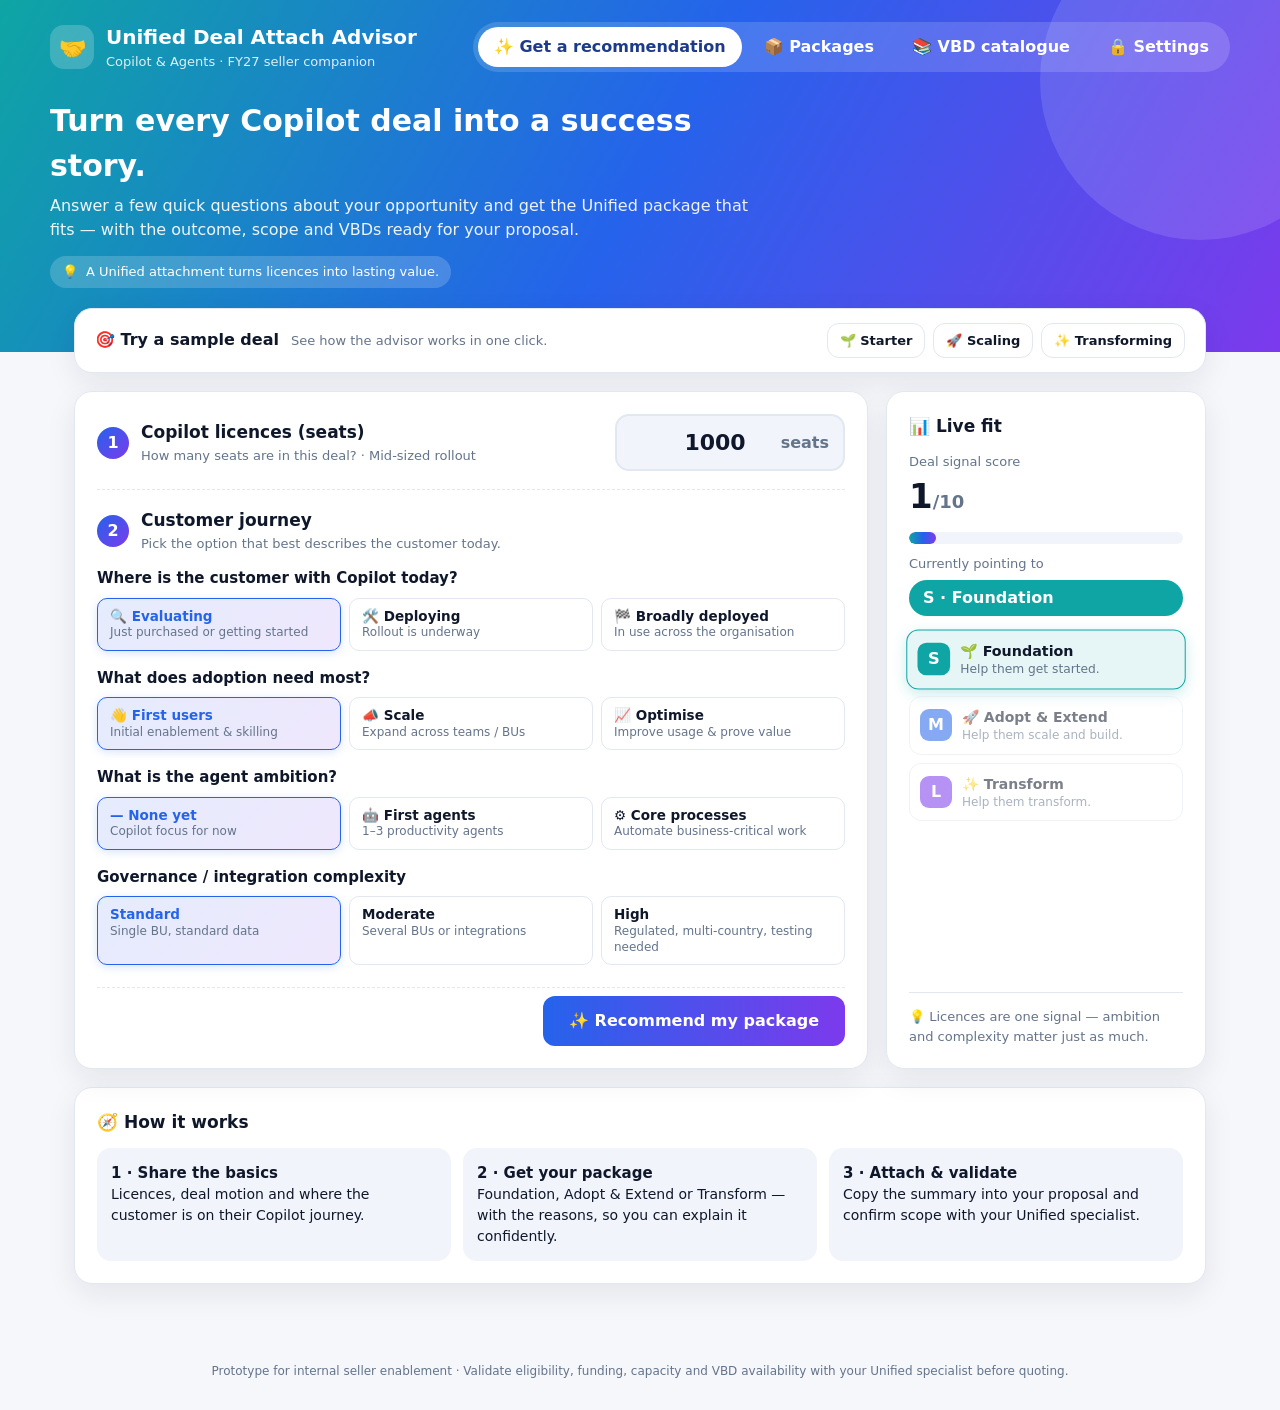
==== unifiedpackages/index.html @ 98a9a401 "added unifiedpackages" ====
<!DOCTYPE html>
<html lang="en" dir="ltr">
<head>
<meta charset="utf-8">
<meta name="viewport" content="width=device-width, initial-scale=1">
<meta name="color-scheme" content="light dark">
<title>Unified Deal Attach Advisor</title>
<style>
:root{--bg:#F6F7FB;--surface:#FFFFFF;--surface2:#F1F4FA;--ink:#0F172A;--muted:#64748B;--line:#E2E8F0;--brand:#2563EB;--brand2:#7C3AED;--ok:#10B981;--warn:#F59E0B;--shadow:0 10px 30px rgba(15,23,42,.08);--radius:18px}
@media (prefers-color-scheme: dark){:root{--bg:#0B1020;--surface:#121A2E;--surface2:#18223A;--ink:#E7ECF7;--muted:#97A3BA;--line:#25314D;--shadow:0 10px 30px rgba(0,0,0,.35)}}
*{box-sizing:border-box}
body{margin:0;font-family:"Segoe UI",system-ui,-apple-system,Roboto,sans-serif;background:var(--bg);color:var(--ink);line-height:1.5}
.top{background:linear-gradient(120deg,#0EA5A4 0%,#2563EB 50%,#7C3AED 100%);color:#fff;padding-block:22px 64px;padding-inline:24px;position:relative;overflow:hidden}
.top::after{content:"";position:absolute;inset-inline-end:-80px;inset-block-start:-80px;width:320px;height:320px;border-radius:50%;background:rgba(255,255,255,.12)}
.wrap{max-width:1180px;margin-inline:auto}
.brandrow{display:flex;align-items:center;gap:14px;flex-wrap:wrap;justify-content:space-between}
.logo{display:flex;align-items:center;gap:12px}
.logo .mark{width:44px;height:44px;border-radius:14px;background:rgba(255,255,255,.2);display:grid;place-items:center;font-size:22px;backdrop-filter:blur(4px)}
.logo h1{font-size:20px;margin:0}.logo p{margin:0;opacity:.85;font-size:13px}
.nav{display:flex;gap:6px;background:rgba(255,255,255,.15);padding:5px;border-radius:999px;flex-wrap:wrap}
.nav button{border:0;background:transparent;color:#fff;padding-block:8px;padding-inline:16px;border-radius:999px;font:inherit;font-weight:600;cursor:pointer}
.nav button.active{background:#fff;color:#1E3A8A}
.headline{margin-block-start:26px;max-width:720px;position:relative;z-index:1}
.headline h2{font-size:30px;margin:0 0 6px}.headline p{margin:0;opacity:.92}
.tipbar{display:inline-flex;gap:8px;align-items:center;background:rgba(255,255,255,.18);padding-block:6px;padding-inline:12px;border-radius:999px;margin-block-start:14px;font-size:13px}
main{max-width:1180px;margin-inline:auto;margin-block-start:-44px;padding-inline:24px;padding-block-end:60px;position:relative;z-index:2}
.card{background:var(--surface);border:1px solid var(--line);border-radius:var(--radius);box-shadow:var(--shadow);padding:22px;margin-block-end:18px}
.card h3{margin:0 0 12px;font-size:17px;display:flex;align-items:center;gap:8px;flex-wrap:wrap}
.layout{display:grid;grid-template-columns:1fr 320px;gap:18px;align-items:start}
@media (max-width:900px){.layout{grid-template-columns:1fr}}
.stepper{display:flex;gap:8px;list-style:none;padding:0;margin:0 0 18px}
.stepper li{flex:1;padding-block:10px;padding-inline:12px;border-radius:12px;background:var(--surface2);color:var(--muted);font-weight:600;font-size:13px;display:flex;gap:8px;align-items:center}
.stepper li b{width:24px;height:24px;border-radius:50%;display:grid;place-items:center;background:var(--line);color:var(--ink);font-size:12px}
.stepper li.current{background:linear-gradient(90deg,rgba(37,99,235,.14),rgba(124,58,237,.14));color:var(--ink)}
.stepper li.current b{background:var(--brand);color:#fff}.stepper li.done b{background:var(--ok);color:#fff}
.field{margin-block-end:16px}.field label.lbl{display:block;font-weight:600;margin-block-end:6px}.field .help{font-size:12px;color:var(--muted)}
input[type=text],input[type=number],input[type=url],select,textarea{width:100%;padding-block:10px;padding-inline:12px;border:1px solid var(--line);border-radius:12px;background:var(--surface);color:var(--ink);font:inherit}
textarea{min-height:96px;resize:vertical}
input:focus,select:focus,textarea:focus{outline:3px solid rgba(37,99,235,.25);border-color:var(--brand)}
.row2{display:grid;grid-template-columns:1fr 1fr;gap:14px}.row3{display:grid;grid-template-columns:repeat(3,1fr);gap:14px}
@media (max-width:640px){.row2,.row3{grid-template-columns:1fr}}
.opts{display:grid;grid-template-columns:repeat(3,1fr);gap:10px}
@media (max-width:640px){.opts{grid-template-columns:1fr}}
.opt{position:relative}.opt input{position:absolute;opacity:0}
.opt span{display:block;padding:12px;border:2px solid var(--line);border-radius:14px;cursor:pointer;height:100%;transition:.15s}
.opt span b{display:block}.opt span small{color:var(--muted)}
.opt input:checked + span{border-color:var(--brand);background:linear-gradient(135deg,rgba(37,99,235,.08),rgba(124,58,237,.08));box-shadow:0 4px 14px rgba(37,99,235,.15)}
.opt input:focus-visible + span{outline:3px solid rgba(37,99,235,.35)}
.checks{display:grid;grid-template-columns:1fr 1fr;gap:10px}@media (max-width:640px){.checks{grid-template-columns:1fr}}
.checks label{display:flex;gap:10px;align-items:flex-start;padding:12px;border:1px solid var(--line);border-radius:12px;cursor:pointer}
.checks small{display:block;color:var(--muted)}
.wsec{padding-block:18px;border-block-end:1px dashed var(--line)}.wsec:first-child{padding-block-start:0}
.wsec-h{display:flex;gap:12px;align-items:center;margin-block-end:14px}.wsec-h b{font-size:17px}
.wnum{width:32px;height:32px;border-radius:50%;flex:none;display:grid;place-items:center;color:#fff;font-weight:800;background:linear-gradient(135deg,var(--brand),var(--brand2))}
.lic-field input{font-size:22px;font-weight:700;max-width:260px}
#paneW .master{margin-block-end:10px}
.lic-row{margin-block-end:0;flex-wrap:wrap}.lic-text{flex:1;min-width:180px}.lic-text label{cursor:pointer}
.lic-input{display:flex;align-items:center;gap:8px;background:var(--surface2);border:2px solid var(--line);border-radius:14px;padding-block:4px;padding-inline:6px 14px}
.lic-input:focus-within{border-color:var(--brand)}
.lic-input input{border:0;background:transparent;font-size:22px;font-weight:800;width:150px;text-align:end;padding-block:6px}
.lic-input input:focus{outline:none}.lic-input span{color:var(--muted);font-weight:600}
.qrow{display:block;margin-block-end:16px}.qrow:last-child{margin-block-end:4px}
.qlbl{font-weight:600;font-size:15px;margin-block-end:8px}
.qrow .opts{gap:8px}
.qrow .opt span{padding-block:7px;padding-inline:10px;border-width:1.5px;border-radius:10px;font-size:13.5px;line-height:1.3}
.qrow .opt span b{font-weight:600}
.qrow .opt span small{font-size:12px;display:block}
.qrow .opt span{padding-block:9px;padding-inline:12px}
.qrow .opt:hover span{border-color:color-mix(in srgb,var(--brand) 45%,var(--line))}
.qrow .opt input:checked + span{border-color:var(--brand);background:linear-gradient(135deg,rgba(37,99,235,.12),rgba(124,58,237,.12));box-shadow:0 2px 8px rgba(37,99,235,.18)}
.qrow .opt input:checked + span b{color:var(--brand)}
.layout{align-items:stretch}
.side .card{position:static;height:100%;display:flex;flex-direction:column;margin:0}
#wizard > .card{margin:0}
.ladder{display:grid;gap:8px;margin-block-start:14px}
.rung{display:flex;gap:10px;align-items:center;padding:10px;border-radius:12px;border:1.5px solid var(--line);opacity:.55;transition:.25s}
.rung .rk{width:32px;height:32px;border-radius:9px;background:var(--pc);color:#fff;font-weight:800;display:grid;place-items:center;flex:none}
.rung b{display:block;font-size:14px}.rung small{color:var(--muted);font-size:12px;line-height:1.3;display:block}
.rung.on{opacity:1;border-color:var(--pc);background:color-mix(in srgb,var(--pc) 10%,transparent);box-shadow:0 4px 14px color-mix(in srgb,var(--pc) 22%,transparent);transform:scale(1.02)}
.side-foot{margin-block-start:auto;padding-block-start:14px;border-block-start:1px solid var(--line)}
.sample-bar{display:flex;align-items:center;gap:12px;flex-wrap:wrap;padding-block:14px;padding-inline:20px}
.sample-bar .sb-t{font-weight:700}.sample-bar .sb-s{color:var(--muted);font-size:13px;flex:1;min-width:160px}
body.has-result #sampleBar{display:none!important}

.wiz-actions{display:flex;justify-content:space-between;gap:10px;margin-block-start:8px}
.btn{border:1px solid var(--line);background:var(--surface);color:var(--ink);padding-block:10px;padding-inline:18px;border-radius:12px;font:inherit;font-weight:600;cursor:pointer;transition:.15s}
.btn:hover{transform:translateY(-1px);box-shadow:var(--shadow)}.btn:disabled{opacity:.4;cursor:default;transform:none;box-shadow:none}
.btn.primary{background:linear-gradient(90deg,var(--brand),var(--brand2));color:#fff;border:0}
.btn.big{padding-block:13px;padding-inline:26px;font-size:16px}.btn.ghost{background:transparent}.btn.danger{color:#DC2626}
.side .card{position:sticky;inset-block-start:16px}
.meter{height:12px;background:var(--surface2);border-radius:999px;overflow:hidden;margin-block:10px}
.meter i{display:block;height:100%;background:linear-gradient(90deg,#0EA5A4,#2563EB,#7C3AED);border-radius:999px;transition:width .35s}
.livepkg{display:inline-block;color:#fff;padding-block:6px;padding-inline:14px;border-radius:999px;font-weight:700;transition:.3s}
.samples{display:flex;flex-wrap:wrap;gap:8px}.samples button{font-size:13px;padding-block:7px;padding-inline:12px}
.small{font-size:13px}.muted{color:var(--muted)}.nowrap{white-space:nowrap}
.hero-result{background:linear-gradient(135deg,var(--pc),#1E293B);color:#fff;border-radius:22px;padding:26px;box-shadow:var(--shadow);margin-block-end:18px;animation:pop .5s ease}
@keyframes pop{from{transform:scale(.97);opacity:0}to{transform:none;opacity:1}}
.hr-top{display:flex;gap:20px;align-items:center;flex-wrap:wrap}
.badge-xl{width:96px;height:96px;border-radius:26px;background:rgba(255,255,255,.18);display:grid;place-items:center;font-size:48px;font-weight:800;border:2px solid rgba(255,255,255,.35)}
.hero-result h2{margin:2px 0 6px;font-size:30px}.eyebrow{text-transform:uppercase;letter-spacing:.08em;font-size:12px;opacity:.85}
.addon-title{font-size:16px;background:rgba(255,255,255,.18);padding-block:4px;padding-inline:10px;border-radius:999px;vertical-align:middle}
.promise{font-size:17px;font-weight:600;margin:0 0 6px}.cheer{margin:0;opacity:.92}
.score-row{display:flex;gap:10px;flex-wrap:wrap;margin-block-start:18px}
.sc{background:rgba(255,255,255,.14);padding-block:8px;padding-inline:12px;border-radius:12px;font-size:13px;display:flex;gap:10px;align-items:center}
.dots{display:flex;gap:4px}.dots i{width:10px;height:10px;border-radius:50%;background:rgba(255,255,255,.3)}.dots i.on{background:#fff}
.grid2{display:grid;grid-template-columns:1fr 1fr;gap:18px}.grid2 .card{margin:0}
@media (max-width:820px){.grid2{grid-template-columns:1fr}}
.grid2 + .card,.grid2 + section{margin-block-start:18px}
ul.ticks,ul.reasons{list-style:none;padding:0;margin:0}
ul.ticks li{padding-inline-start:26px;position:relative;margin-block-end:6px}
ul.ticks li::before{content:"✓";position:absolute;inset-inline-start:0;color:#fff;background:var(--ok);width:18px;height:18px;border-radius:50%;font-size:11px;display:grid;place-items:center;inset-block-start:3px}
ul.reasons li{padding-block:7px;border-block-end:1px dashed var(--line)}
.hint{background:var(--surface2);padding:10px;border-radius:12px;font-size:13px;margin-block-start:12px}
.pill{font-size:11px;font-weight:700;background:#FEF3C7;color:#92400E;padding-block:2px;padding-inline:8px;border-radius:999px}
.pill.soft{background:#DBEAFE;color:#1E40AF}
.kpis{display:grid;grid-template-columns:repeat(3,1fr);gap:10px;margin-block-end:10px}
.kpis div{background:var(--surface2);border-radius:12px;padding:10px;text-align:center}.kpis b{display:block;font-size:16px}.kpis span{font-size:12px;color:var(--muted)}
.chips{display:flex;flex-wrap:wrap;gap:8px}
.chip{display:inline-flex;gap:6px;align-items:center;padding-block:6px;padding-inline:10px;border-radius:10px;background:var(--surface2);border:1px solid var(--line);color:var(--ink);text-decoration:none;font-size:13px}
a.chip:hover{border-color:var(--brand)}.chip small{color:var(--muted)}
.tag{font-size:10px;font-weight:800;padding-block:2px;padding-inline:6px;border-radius:6px;color:#fff}
.t-A{background:#7C3AED}.t-C{background:#2563EB}.t-CW{background:#DB2777}.t-GO{background:#059669}.t-SG{background:#B45309}.t-AIA{background:#0891B2}.t-PP{background:#9333EA}.t-D365{background:#0F766E}.t-M365{background:#EA580C}.t-FIN{background:#475569}
.st{font-size:10px;font-weight:700;padding-block:2px;padding-inline:6px;border-radius:6px;background:#DCFCE7;color:#166534}
.st-New{background:#DBEAFE;color:#1E40AF}.st-IDpending,.st-Roadmap{background:#FEF3C7;color:#92400E}.st-Retired{background:#FEE2E2;color:#991B1B}
.addons{display:grid;grid-template-columns:1fr 1fr;gap:12px}@media (max-width:820px){.addons{grid-template-columns:1fr}}
.addon{display:flex;gap:12px;padding:14px;border:1px solid var(--line);border-radius:14px;background:var(--surface)}
.addon .ai{font-size:24px}.addon p{margin:2px 0 8px;font-size:13px;color:var(--muted)}
.nextsteps li{margin-block-end:6px}.actions{display:flex;gap:10px;flex-wrap:wrap;margin-block:12px}
.disclaimer{font-size:12px;color:var(--muted);margin:0}
.pkggrid{display:grid;grid-template-columns:repeat(3,1fr);gap:18px}@media (max-width:980px){.pkggrid{grid-template-columns:1fr}}
.pkg{background:var(--surface);border-radius:var(--radius);box-shadow:var(--shadow);border-block-start:6px solid var(--pc);padding:20px;border-inline:1px solid var(--line);border-block-end:1px solid var(--line)}
.pkg header{display:flex;gap:12px;align-items:center;margin-block-end:10px}.pkg h3{margin:0}.pkg em{color:var(--muted);font-size:13px}
.badge-l{width:48px;height:48px;border-radius:14px;background:var(--pc);color:#fff;font-weight:800;font-size:22px;display:grid;place-items:center}
.pkg h4{margin-block:14px 6px;font-size:13px;text-transform:uppercase;letter-spacing:.06em;color:var(--pc)}
.pkg ul{margin:0;padding-inline-start:18px;font-size:14px}.pkg ul.ticks{padding:0}
.pkg details{margin-block-start:12px}.pkg summary{cursor:pointer;font-weight:600;font-size:13px;margin-block-end:8px}
.signals{background:var(--surface2);padding:8px;border-radius:10px;margin-block-start:12px}
table{width:100%;border-collapse:collapse}th,td{text-align:start;padding:10px;border-block-end:1px solid var(--line);vertical-align:top}
th{font-size:12px;text-transform:uppercase;letter-spacing:.05em;color:var(--muted);background:var(--surface2);position:sticky;inset-block-start:0}
.tablewrap{overflow:auto;max-height:620px;border:1px solid var(--line);border-radius:14px}
.filters{display:grid;grid-template-columns:2fr 1fr 1fr 1fr;gap:10px;margin-block-end:12px}@media (max-width:820px){.filters{grid-template-columns:1fr 1fr}}
.mini{display:inline-block;color:#fff;font-weight:800;font-size:11px;width:22px;height:22px;border-radius:6px;text-align:center;line-height:22px;margin-inline-end:4px}
.link{color:var(--brand);font-weight:600;text-decoration:none}
.settabs{display:flex;gap:8px;margin-block-end:16px;flex-wrap:wrap}
.settabs button,.ptab{border:1px solid var(--line);background:var(--surface);color:var(--ink);padding-block:9px;padding-inline:16px;border-radius:999px;font:inherit;font-weight:600;cursor:pointer}
.settabs button.active{background:var(--ink);color:var(--surface)}
.ptab.active{background:var(--pc);color:#fff;border-color:var(--pc)}
#pkgTabs{display:flex;gap:8px;margin-block-end:16px;flex-wrap:wrap}
.picker{max-height:360px;overflow:auto;border:1px solid var(--line);border-radius:12px;padding:8px;display:grid;gap:6px}
.pick{display:flex;gap:8px;align-items:center;padding-block:6px;padding-inline:8px;border-radius:8px;font-size:13px;cursor:pointer}
.pick.on{background:rgba(37,99,235,.08)}
.icon-btn{border:0;background:transparent;cursor:pointer;font-size:16px;padding:4px}
.master{display:flex;gap:14px;align-items:center;flex-wrap:wrap;padding:14px;border-radius:14px;background:var(--surface2);margin-block-end:12px}
.switch{position:relative;display:inline-block;width:44px;height:24px;flex:none}.switch input{opacity:0;width:0;height:0;position:absolute}
.switch i{position:absolute;inset:0;background:#CBD5E1;border-radius:999px;cursor:pointer;transition:.2s}
.switch i::before{content:"";position:absolute;width:18px;height:18px;inset-inline-start:3px;inset-block-start:3px;background:#fff;border-radius:50%;transition:.2s;box-shadow:0 1px 3px rgba(0,0,0,.25)}
.switch input:checked + i{background:linear-gradient(90deg,#10B981,#2563EB)}.switch input:checked + i::before{transform:translateX(20px)}
.switch input:focus-visible + i{outline:3px solid rgba(37,99,235,.35)}
.switch.big{width:54px;height:30px}.switch.big i::before{width:24px;height:24px}.switch.big input:checked + i::before{transform:translateX(24px)}
.addon-card{border:1px solid var(--line);border-radius:14px;padding:14px;margin-block-end:12px;background:var(--surface);transition:.2s}
.addon-card.off{opacity:.6}.addon-card.off .ac-body{display:none}
.ac-head{display:flex;gap:10px;align-items:center}.ac-icon{font-size:20px}.ac-body{margin-block-start:12px}
.inline{display:flex;gap:8px;align-items:center}
#addonAdmin.dim{opacity:.45;pointer-events:none}
.addon-edit{display:grid;grid-template-columns:60px 1fr 2fr 1.3fr;gap:8px;margin-block-end:8px}@media (max-width:820px){.addon-edit{grid-template-columns:1fr}}
.modal{position:fixed;inset:0;background:rgba(15,23,42,.55);display:grid;place-items:center;z-index:50;padding:20px}
.modal[hidden]{display:none}.modal .card{width:min(640px,100%);max-height:90vh;overflow:auto}
.toolbar{display:flex;gap:10px;flex-wrap:wrap;align-items:center;justify-content:space-between;margin-block-end:12px}
#toast{position:fixed;inset-block-end:24px;inset-inline-start:50%;transform:translateX(-50%) translateY(30px);background:var(--ink);color:var(--surface);padding-block:10px;padding-inline:18px;border-radius:999px;opacity:0;transition:.25s;z-index:60;font-weight:600}
#toast.show{opacity:1;transform:translateX(-50%)}
#confetti{position:fixed;inset:0;pointer-events:none;overflow:hidden;z-index:40}
#confetti span{position:absolute;inset-block-start:-12px;width:9px;height:14px;border-radius:2px;animation:fall 2.6s ease-in forwards}
@keyframes fall{to{inset-block-start:105%;opacity:.2;rotate:540deg}}
.howto{display:grid;grid-template-columns:repeat(3,1fr);gap:12px}@media (max-width:820px){.howto{grid-template-columns:1fr}}
.howto div{background:var(--surface2);border-radius:14px;padding:14px;font-size:14px}.howto b{display:block;font-size:15px}
footer{text-align:center;color:var(--muted);font-size:12px;padding-block-end:30px}
.mapping summary{list-style:none;cursor:pointer;display:flex;align-items:center;justify-content:space-between;gap:10px}
.mapping summary::-webkit-details-marker{display:none}.mapping summary h3{margin:0}
.mapping .chev::after{content:" ▾"}.mapping details[open] .chev{font-size:0}.mapping details[open] .chev::after{font-size:13px;content:"Hide ▴"}
.print-only{display:none}
.pw-card{width:min(420px,100%)!important}.pw-icon{width:64px;height:64px;margin:4px auto 10px;border-radius:20px;display:grid;place-items:center;font-size:30px;background:linear-gradient(135deg,var(--brand),var(--brand2))}
.pw-err{color:#DC2626;font-size:13px;font-weight:600;margin-block:-6px 10px}
[hidden]{display:none!important}
body.has-result .headline{display:none}
body.has-result .top{padding-block-end:56px}
.offer{display:grid;grid-template-columns:1.1fr 1fr;gap:18px;margin-block-end:18px}
@media (max-width:820px){.offer{grid-template-columns:1fr}}
.offer-card{position:relative;border-radius:22px;padding:24px;background:var(--surface);border:2px solid var(--pc);box-shadow:0 14px 34px color-mix(in srgb,var(--pc) 22%,transparent);overflow:hidden}
.offer-card::before{content:"";position:absolute;inset:0;background:linear-gradient(135deg,color-mix(in srgb,var(--pc) 12%,transparent),transparent 60%);pointer-events:none}
.offer-card > *{position:relative}
.offer-label{display:inline-block;font-weight:800;font-size:13px;letter-spacing:.06em;text-transform:uppercase;color:#fff;background:var(--pc);padding-block:6px;padding-inline:14px;border-radius:999px;margin-block-end:14px}
.offer-list{list-style:none;margin:0;padding:0;display:grid;gap:10px}
.offer-list li{font-size:17px;font-weight:600;padding-block:12px;padding-inline:44px 14px;border-radius:14px;background:var(--surface2);position:relative}
.offer-list li::before{content:"✓";position:absolute;inset-inline-start:12px;inset-block-start:50%;transform:translateY(-50%);width:22px;height:22px;border-radius:50%;background:var(--pc);color:#fff;font-size:13px;display:grid;place-items:center}
.price-big{font-size:34px;font-weight:800;line-height:1.15;margin-block-end:14px;background:linear-gradient(90deg,var(--pc),#1E293B);-webkit-background-clip:text;background-clip:text;color:transparent}
@media (prefers-color-scheme: dark){.price-big{background:none;color:#fff}}
.offer-kpis{display:grid;grid-template-columns:1fr 1fr;gap:10px;margin-block-end:12px}
.offer-kpis div{background:var(--surface2);border-radius:12px;padding:12px;text-align:center}.offer-kpis b{display:block;font-size:20px}.offer-kpis span{font-size:12px;color:var(--muted)}
@media print{
 body{background:#fff}
 body *{visibility:visible}
 .top,.nav,.side,#wizard,#howItWorks,.view:not(#view-recommend),#confetti,footer,#toast,.modal,.card.next,.actions{display:none!important}
 main{margin:0;padding:0;max-width:none}
 .card,.hero-result{box-shadow:none;break-inside:avoid}
 .hero-result,.offer-card,.offer-label,.offer-list li::before{-webkit-print-color-adjust:exact;print-color-adjust:exact}
 .offer-card{box-shadow:none;break-inside:avoid}
 .price-big{color:#0F172A;background:none}
 .tag,.st,.pill,ul.ticks li::before{-webkit-print-color-adjust:exact;print-color-adjust:exact}
 .mapping .chev{display:none}
 .print-only{display:block}
 #printStamp{font-size:11px;color:#64748B;text-align:center;margin-block-start:10px}
}
@media (prefers-reduced-motion: reduce){*{animation:none!important;transition:none!important}}
</style>
</head>
<body>
<div id="confetti" aria-hidden="true"></div>
<header class="top"><div class="wrap">
  <div class="brandrow">
    <div class="logo"><div class="mark">🤝</div><div><h1>Unified Deal Attach Advisor</h1><p>Copilot &amp; Agents · FY27 seller companion</p></div></div>
    <nav class="nav" aria-label="Main">
      <button data-view="recommend" class="active">✨ Get a recommendation</button>
      <button data-view="packages">📦 Packages</button>
      <button data-view="catalogue">📚 VBD catalogue</button>
      <button data-view="settings">🔒 Settings</button>
    </nav>
  </div>
  <div class="headline"><h2>Turn every Copilot deal into a success story.</h2>
    <p>Answer a few quick questions about your opportunity and get the Unified package that fits — with the outcome, scope and VBDs ready for your proposal.</p>
    <div class="tipbar">💡 <span id="tip"></span></div></div>
</div></header>

<main>
<!-- RECOMMEND -->
<section class="view" id="view-recommend">
  <div class="card sample-bar" id="sampleBar"><span class="sb-t">🎯 Try a sample deal</span><span class="sb-s">See how the advisor works in one click.</span>
    <div class="samples" id="samples"><button class="btn" data-s="s">🌱 Starter</button><button class="btn" data-s="m">🚀 Scaling</button><button class="btn" data-s="l">✨ Transforming</button></div></div>
  <div id="wizard" class="layout">
    <div class="card">
      <form id="dealForm" autocomplete="off">
        <div class="wsec">
          <div class="wsec-h lic-row"><span class="wnum">1</span><div class="lic-text"><label for="licenses"><b>Copilot licences (seats)</b></label><div class="small muted" id="licHint"></div></div>
            <div class="lic-input"><input type="number" id="licenses" min="0" step="50" value="1000"><span>seats</span></div></div>
        </div>
        <div class="wsec">
          <div class="wsec-h"><span class="wnum">2</span><div><b>Customer journey</b><div class="small muted">Pick the option that best describes the customer today.</div></div></div>
          <div class="qrow" role="radiogroup" aria-label="Where is the customer with Copilot today?"><div class="qlbl">Where is the customer with Copilot today?</div><div class="opts">
            <label class="opt"><input type="radio" name="stage" value="0" checked><span><b>🔍 Evaluating</b><small>Just purchased or getting started</small></span></label>
            <label class="opt"><input type="radio" name="stage" value="1"><span><b>🛠️ Deploying</b><small>Rollout is underway</small></span></label>
            <label class="opt"><input type="radio" name="stage" value="2"><span><b>🏁 Broadly deployed</b><small>In use across the organisation</small></span></label></div></div>
          <div class="qrow" role="radiogroup" aria-label="What does adoption need most?"><div class="qlbl">What does adoption need most?</div><div class="opts">
            <label class="opt"><input type="radio" name="adoption" value="0" checked><span><b>👋 First users</b><small>Initial enablement &amp; skilling</small></span></label>
            <label class="opt"><input type="radio" name="adoption" value="1"><span><b>📣 Scale</b><small>Expand across teams / BUs</small></span></label>
            <label class="opt"><input type="radio" name="adoption" value="2"><span><b>📈 Optimise</b><small>Improve usage &amp; prove value</small></span></label></div></div>
          <div class="qrow" role="radiogroup" aria-label="What is the agent ambition?"><div class="qlbl">What is the agent ambition?</div><div class="opts">
            <label class="opt"><input type="radio" name="agents" value="0" checked><span><b>— None yet</b><small>Copilot focus for now</small></span></label>
            <label class="opt"><input type="radio" name="agents" value="1"><span><b>🤖 First agents</b><small>1–3 productivity agents</small></span></label>
            <label class="opt"><input type="radio" name="agents" value="2"><span><b>⚙️ Core processes</b><small>Automate business-critical work</small></span></label></div></div>
          <div class="qrow" role="radiogroup" aria-label="Governance / integration complexity"><div class="qlbl">Governance / integration complexity</div><div class="opts">
            <label class="opt"><input type="radio" name="complexity" value="0" checked><span><b>Standard</b><small>Single BU, standard data</small></span></label>
            <label class="opt"><input type="radio" name="complexity" value="1"><span><b>Moderate</b><small>Several BUs or integrations</small></span></label>
            <label class="opt"><input type="radio" name="complexity" value="2"><span><b>High</b><small>Regulated, multi-country, testing needed</small></span></label></div></div>
        </div>
        <div class="wsec" id="secSignals">
          <div class="wsec-h"><span class="wnum" id="numSignals">3</span><div><b>Special signals</b><div class="small muted" id="trigIntro">Tick anything that applies — we'll suggest the right add-ons. Nothing applies? Skip it.</div></div></div>
          <div class="checks" id="triggers"></div>
          <div class="hint" id="trigEmpty" hidden></div>
        </div>
        <div class="wsec" id="secDetails">
          <div class="wsec-h"><span class="wnum" id="numDetails">4</span><div><b>Deal details</b><div class="small muted">Optional — used to personalise the recommendation and summary.</div></div></div>
          <div class="row2" id="fCustomer">
            <div class="field"><label class="lbl" for="customer">Customer name</label><input type="text" id="customer" placeholder="e.g. Contoso AB"></div>
            <div class="field"><label class="lbl" for="opp">Opportunity / proposal ID</label><input type="text" id="opp" placeholder="e.g. OPP-12345"></div>
          </div>
          <div class="row2">
            <div class="field" id="fSeller"><label class="lbl" for="seller">Your name</label><input type="text" id="seller" placeholder="Account executive"></div>
            <div class="field" id="fMotion"><label class="lbl" for="motion">Deal motion</label>
              <select id="motion"><option value="netnew">Net-new Copilot</option><option value="expansion">Copilot expansion</option><option value="agents">Agents expansion</option><option value="security">E7 / security-led</option><option value="renewal">Renewal &amp; value realisation</option></select></div>
          </div>
        </div>
        <div class="wiz-actions" style="justify-content:flex-end">
          <button type="button" class="btn primary big" id="btnRecommend">✨ Recommend my package</button>
        </div>
      </form>
    </div>
    <aside class="side"><div class="card">
      <h3>📊 Live fit</h3>
      <div class="small muted">Deal signal score</div>
      <div style="font-size:34px;font-weight:800"><span id="liveScore">0</span><span class="muted" style="font-size:18px">/10</span></div>
      <div class="meter"><i id="liveBar" style="width:0%"></i></div>
      <div class="small muted" style="margin-bottom:6px">Currently pointing to</div>
      <span class="livepkg" id="livePkg">S</span>
      <div class="ladder" id="ladder"></div>
      <p class="small muted side-foot" style="margin-bottom:0">💡 Licences are one signal — ambition and complexity matter just as much.</p>
    </div></aside>
  </div>
  <div id="result" hidden></div>
  <div class="print-only" id="printStamp"></div>
  <div class="card" id="howItWorks" style="margin-top:18px"><h3>🧭 How it works</h3><div class="howto">
    <div><b>1 · Share the basics</b>Licences, deal motion and where the customer is on their Copilot journey.</div>
    <div><b>2 · Get your package</b>Foundation, Adopt &amp; Extend or Transform — with the reasons, so you can explain it confidently.</div>
    <div><b>3 · Attach &amp; validate</b>Copy the summary into your proposal and confirm scope with your Unified specialist.</div></div></div>
</section>

<!-- PACKAGES -->
<section class="view" id="view-packages" hidden>
  <div class="card"><h3>📦 Three packages, one simple story</h3><p class="muted" style="margin:0">Packages are cumulative: Adopt &amp; Extend builds on Foundation, Transform builds on Adopt &amp; Extend. Sizes reflect customer ambition — not customer size.</p></div>
  <div class="pkggrid" id="pkgGrid"></div>
  <div class="card" id="addonSection" style="margin-top:18px"><h3>➕ Optional trigger-based add-ons</h3><div class="addons" id="addonGrid"></div></div>
  <div style="text-align:center"><button class="btn primary big" data-goto="recommend">✨ Find the right package for my deal</button></div>
</section>

<!-- CATALOGUE -->
<section class="view" id="view-catalogue" hidden>
  <div class="card"><div class="toolbar"><h3 style="margin:0">📚 Available VBDs</h3><span class="small muted" id="catCount"></span></div>
    <div class="filters">
      <input type="text" id="catSearch" placeholder="Search by name or ID…" aria-label="Search VBDs">
      <select id="catTag" aria-label="Unified offering"><option value="">All offerings</option><option value="A">A · EDE – Agents</option><option value="C">C · EDE/DE – Copilot and Agents</option><option value="CW">CW · Copilot Cowork</option><option value="GO">GO · Catalyst / Copilot GO</option><option value="SG">SG · Secured &amp; Governed Agentic AI</option><option value="AIA">AIA · AI Apps and Agents</option><option value="PP">PP · Power Platform and Agentic Apps</option><option value="D365">D365 · Dynamics 365 / DSP START</option><option value="M365">M365 · Microsoft 365 Foundations</option><option value="FIN">FIN · FinOps for AI</option></select>
      <select id="catStage" aria-label="Journey stage"><option value="">All journey stages</option><option>Inspire &amp; Design</option><option>Empower &amp; Achieve</option><option>Secure &amp; Govern</option><option>Scale &amp; Optimize</option></select>
      <select id="catStatus" aria-label="Status"><option value="">All statuses</option><option>Active</option><option>New</option><option>ID pending</option><option>Roadmap</option><option>Retired</option></select>
    </div>
    <div class="tablewrap"><table><thead><tr><th>VBD</th><th>ESXP ID</th><th>Unified offering</th><th>Journey / pillar</th><th>Status</th><th>In package</th><th></th></tr></thead><tbody id="catBody"></tbody></table></div>
    <p class="small muted">Source: FY27 Copilot &amp; Agents VBDs — complete list at a glance (DE / EDE), checked 5 Oct 2026, covering all four AI Business Solutions conversations. Cowork package mapping and pending IDs need validation before quoting.</p>
  </div>
</section>

<!-- SETTINGS -->
<section class="view" id="view-settings" hidden>
  <div class="card"><div class="toolbar"><div><h3 style="margin:0">⚙️ Settings</h3><span class="small muted">Changes are saved automatically in this browser. Export to share with your team.</span></div>
    <div class="actions" style="margin:0"><button class="btn" id="btnExport">⬇️ Export</button><button class="btn" id="btnImport">⬆️ Import</button><button class="btn" id="btnLock">🔒 Lock</button><button class="btn danger" id="btnReset">↺ Reset defaults</button><input type="file" id="fileImport" accept="application/json" hidden></div></div>
    <div class="settabs"><button class="active" data-pane="paneP">📦 Packages</button><button data-pane="paneV">📚 VBD list</button><button data-pane="paneA">➕ Add-ons</button><button data-pane="paneR">🎚️ Decision rules</button><button data-pane="paneW">🧭 Wizard</button><button data-pane="paneO">🧾 Output</button></div>

    <div class="setpane" id="paneP">
      <div id="pkgTabs"></div>
      <form id="pkgForm" autocomplete="off">
        <div class="row3">
          <div class="field"><label class="lbl">Package title</label><input type="text" name="name"></div>
          <div class="field"><label class="lbl">Icon (emoji)</label><input type="text" name="icon"></div>
          <div class="field"><label class="lbl">Colour</label><input type="text" name="color" placeholder="#2563EB"></div>
        </div>
        <div class="row2">
          <div class="field"><label class="lbl">Seller shorthand</label><input type="text" name="tagline"></div>
          <div class="field"><label class="lbl">Promise</label><input type="text" name="promise"></div>
        </div>
        <div class="row2">
          <div class="field"><label class="lbl">Suitable when <span class="help">(one per line)</span></label><textarea name="suitable"></textarea></div>
          <div class="field"><label class="lbl">Customer outcome <span class="help">(one per line)</span></label><textarea name="outcomes"></textarea></div>
        </div>
        <div class="row2">
          <div class="field"><label class="lbl">Scope of services <span class="help">(one per line)</span></label><textarea name="scope"></textarea></div>
          <div class="field"><label class="lbl">Customer commitment needed <span class="help">(one per line)</span></label><textarea name="commitment"></textarea></div>
        </div>
        <div class="row3">
          <div class="field"><label class="lbl">EDE hours – min</label><input type="number" name="hoursMin" min="0"></div>
          <div class="field"><label class="lbl">EDE hours – max</label><input type="number" name="hoursMax" min="0"></div>
          <div class="field"><label class="lbl">Indicative price</label><input type="text" name="price"></div>
        </div>
        <div class="row3">
          <div class="field"><label class="lbl">Typical duration</label><input type="text" name="duration"></div>
          <div class="field"><label class="lbl">Delivery vehicle (DE / EDE)</label><input type="text" name="vehicle"></div>
          <div class="field"><label class="lbl">Typical deal signals</label><input type="text" name="signals"></div>
        </div>
        <div class="field"><div class="toolbar"><label class="lbl" style="margin:0">VBDs added at this level <span class="help" id="pickCount"></span></label><input type="text" id="pickSearch" placeholder="Filter VBDs…" style="max-width:260px" aria-label="Filter VBDs"></div>
          <div class="picker" id="vbdPicker"></div><div class="help">Selections save instantly. Higher packages automatically include the VBDs of lower ones.</div></div>
        <button type="button" class="btn primary" id="btnSavePkg">💾 Save package</button>
      </form>
    </div>

    <div class="setpane" id="paneV" hidden>
      <div class="toolbar"><input type="text" id="admSearch" placeholder="Search VBDs…" style="max-width:320px" aria-label="Search VBDs"><button class="btn primary" id="btnAddVbd">＋ Add VBD</button></div>
      <div class="tablewrap"><table><thead><tr><th>ID</th><th>Name</th><th>Offering</th><th>Journey stage</th><th>Status</th><th></th></tr></thead><tbody id="admBody"></tbody></table></div>
    </div>

    <div class="setpane" id="paneA" hidden>
      <div class="master">
        <label class="switch big"><input type="checkbox" id="addonsMaster" aria-label="Offer add-ons"><i></i></label>
        <div><b>Offer trigger-based add-ons</b><div class="small muted">When OFF, add-ons are hidden everywhere: on the Packages page, in the wizard's step 3 and in recommendations.</div></div>
        <button class="btn primary" id="btnAddAddon" style="margin-inline-start:auto">＋ Add add-on</button>
      </div>
      <p class="small muted">Switch each add-on ON or OFF. OFF add-ons stay saved here but are not shown on the Packages page, not asked in the wizard and never recommended.</p>
      <div id="addonAdmin"></div>
    </div>

    <div class="setpane" id="paneW" hidden>
      <p class="small muted" style="margin-top:0">The wizard always starts with Copilot licences, then the customer-journey questions. Switch on the optional fields below to ask for them in a “Deal details” section at the end. All are OFF by default.</p>
      <div class="master"><label class="switch big"><input type="checkbox" data-wiz="showCustomer" aria-label="Customer details"><i></i></label>
        <div><b>Customer details</b><div class="small muted">Customer name and opportunity / proposal ID — shown on the recommendation and in the copied summary.</div></div></div>
      <div class="master"><label class="switch big"><input type="checkbox" data-wiz="showSeller" aria-label="Seller name"><i></i></label>
        <div><b>Seller details</b><div class="small muted">The seller's own name.</div></div></div>
      <div class="master"><label class="switch big"><input type="checkbox" data-wiz="showMotion" aria-label="Deal motion"><i></i></label>
        <div><b>Deal motion</b><div class="small muted">Net-new, expansion, agents, E7 / security-led or renewal. When ON, a renewal suggests + Value Realisation and a security-led deal suggests + Secure &amp; Govern.</div></div></div>
    </div>

    <div class="setpane" id="paneO" hidden>
      <div class="master">
        <label class="switch big"><input type="checkbox" id="printToggle" aria-label="Allow Print / PDF"><i></i></label>
        <div><b>Allow Print / PDF on the recommendation</b><div class="small muted">When ON, sellers see a “Print / PDF” button. The printout contains only the recommended package — no header, wizard, “How it works” or footer. Default: ON.</div></div>
      </div>
    </div>

    <div class="setpane" id="paneR" hidden>
      <p class="small muted" style="margin-top:0">Five signals are scored 0–2 (max 10). Thresholds are illustrative design assumptions — calibrate them against historical opportunities.</p>
      <div class="row2">
        <div class="field"><label class="lbl" for="rBand1">Licence band 1 starts at (score 1)</label><input type="number" id="rBand1" min="0"></div>
        <div class="field"><label class="lbl" for="rBand2">Licence band 2 starts at (score 2)</label><input type="number" id="rBand2" min="0"></div>
        <div class="field"><label class="lbl" for="rThrM">Score needed for M</label><input type="number" id="rThrM" min="0" max="10"></div>
        <div class="field"><label class="lbl" for="rThrL">Score needed for L</label><input type="number" id="rThrL" min="0" max="10"></div>
        <div class="field"><label class="lbl" for="rHigh">High complexity requires at least</label><select id="rHigh"><option value="S">S</option><option value="M">M</option><option value="L">L</option></select></div>
        <div class="field"><label class="lbl">&nbsp;</label><label class="checks" style="display:block"><label><input type="checkbox" id="rCore"><span><b>Core-process agents force L</b><small>Ambition beats seat count</small></span></label></label></div>
      </div>
      <button type="button" class="btn primary" id="btnSaveRules">💾 Save rules</button>
    </div>
  </div>
</section>
</main>

<div class="modal" id="pwModal" hidden><div class="card pw-card" role="dialog" aria-modal="true" aria-labelledby="pwTitle">
  <div class="pw-icon">🔒</div>
  <h3 id="pwTitle" style="justify-content:center">Settings are protected</h3>
  <p class="small muted" style="text-align:center;margin-top:0">Enter the admin password to configure packages, VBDs and rules.</p>
  <form id="pwForm" autocomplete="off">
    <div class="field"><label class="lbl" for="pwInput">Password</label><input type="password" id="pwInput" autocomplete="off"></div>
    <div class="pw-err" id="pwError" hidden>That password isn't right — please try again.</div>
    <div class="actions" style="justify-content:center"><button type="submit" class="btn primary">🔓 Unlock settings</button><button type="button" class="btn" id="pwCancel">Cancel</button></div>
  </form>
</div></div>
<div class="modal" id="vbdModal" hidden><div class="card" role="dialog" aria-modal="true" aria-labelledby="vbdModalTitle">
  <h3 id="vbdModalTitle">Add VBD</h3>
  <form id="vbdForm" autocomplete="off">
    <div class="row2"><div class="field"><label class="lbl">ESXP ID</label><input type="text" name="id" placeholder="e.g. 17072"></div>
      <div class="field"><label class="lbl">Status</label><select name="status"><option>Active</option><option>New</option><option>ID pending</option><option>Roadmap</option><option>Retired</option></select></div></div>
    <div class="field"><label class="lbl">Name</label><input type="text" name="name"></div>
    <div class="row3"><div class="field"><label class="lbl">Unified offering</label><select name="tag"><option value="A">A · EDE – Agents</option><option value="C">C · Copilot and Agents</option><option value="CW">CW · Cowork</option><option value="GO">GO · Catalyst</option><option value="SG">SG · Secured &amp; Governed</option><option value="AIA">AIA · AI Apps and Agents</option><option value="PP">PP · Power Platform and Agentic Apps</option><option value="D365">D365 · Dynamics 365 / DSP START</option><option value="M365">M365 · Microsoft 365 Foundations</option><option value="FIN">FIN · FinOps for AI</option></select></div>
      <div class="field"><label class="lbl">Journey stage</label><select name="stage"><option>Inspire &amp; Design</option><option>Empower &amp; Achieve</option><option>Secure &amp; Govern</option><option>Scale &amp; Optimize</option></select></div>
      <div class="field"><label class="lbl">Pillar</label><select name="pillar"><option>Business Value</option><option>Enablement &amp; Deployment</option><option>Skilling &amp; Adoption</option><option>Infrastructure &amp; Governance</option></select></div></div>
    <div class="field"><label class="lbl">Link (https)</label><input type="url" name="url" placeholder="Leave blank to auto-build the ESXP link"></div>
    <div class="field"><label class="lbl">Notes</label><input type="text" name="notes" placeholder="Eligibility, duration, prerequisites…"></div>
    <div class="actions"><button type="submit" class="btn primary">💾 Save VBD</button><button type="button" class="btn" id="btnCancelVbd">Cancel</button></div>
  </form>
</div></div>
<div id="toast" role="status" aria-live="polite"></div>
<footer>Prototype for internal seller enablement · Validate eligibility, funding, capacity and VBD availability with your Unified specialist before quoting.</footer>
<script>
const DEFAULT_VBDS = [
 // id, name, tag, stage, pillar, status
 ["17072","Microsoft 365 Copilot Business Value Workshop","C","Inspire & Design","Business Value","Active"],
 ["18273","Business Scenario Alignment with Microsoft Agent Factory","A","Inspire & Design","Business Value","Active"],
 ["AITW","AI Transformation Workshop","C","Inspire & Design","Business Value","ID pending"],
 ["18673","Copilot Cowork Immersion Workshop","CW","Inspire & Design","Business Value","New"],
 ["17957","Microsoft 365 Copilot Business Value Activation","C","Empower & Achieve","Business Value","New"],
 ["16489","CGO: Microsoft 365 Copilot Guided Outcomes (Copilot GO)","GO","Empower & Achieve","Business Value","New"],
 ["17924","User Experience Research & Feedback","A","Scale & Optimize","Business Value","Active"],
 ["18677","Copilot Cowork Optimization","CW","Scale & Optimize","Business Value","New"],
 ["18276","AI Architecture Design and Solutioning with Microsoft Agent Factory","A","Inspire & Design","Enablement & Deployment","Active"],
 ["17739","AI Agents Pilot – Workforce Productivity","A","Inspire & Design","Enablement & Deployment","Active"],
 ["17743","AI Agents Pilot – Business Process Automation","A","Inspire & Design","Enablement & Deployment","Active"],
 ["16630","User Experience Assessment","A","Inspire & Design","Enablement & Deployment","Active"],
 ["17046","Microsoft 365 Copilot Enablement Workshop","C","Empower & Achieve","Enablement & Deployment","Active"],
 ["17052","Microsoft 365 Copilot Enablement Activation","C","Empower & Achieve","Enablement & Deployment","Active"],
 ["18017","AI Agents Activation – Workforce Productivity","A","Empower & Achieve","Enablement & Deployment","Active"],
 ["17995","AI Agents Activation – Business Process Automation","A","Empower & Achieve","Enablement & Deployment","Active"],
 ["18179","AI Agents Activation – Sales & Service","A","Empower & Achieve","Enablement & Deployment","Active"],
 ["17969","Copilot Chat Activation","C","Empower & Achieve","Enablement & Deployment","Active"],
 ["18681","Copilot Cowork Activation","CW","Empower & Achieve","Enablement & Deployment","New"],
 ["16163","Microsoft 365 Foundations – Data Readiness for Microsoft 365 Copilot","C","Empower & Achieve","Enablement & Deployment","Active"],
 ["17452","AI Agents Testing & Evals","A","Secure & Govern","Enablement & Deployment","Active"],
 ["14379","Microsoft 365 Copilot Optimization","C","Scale & Optimize","Enablement & Deployment","Active"],
 ["18015","AI Agents Optimization","A","Scale & Optimize","Enablement & Deployment","Active"],
 ["18182","Copilot Chat Optimization","C","Scale & Optimize","Enablement & Deployment","Active"],
 ["17733","AI Agents Hackathon","A","Inspire & Design","Skilling & Adoption","Active"],
 ["17736","AI Agents Immersion Workshop (4-hour variant 17737)","A","Inspire & Design","Skilling & Adoption","Active"],
 ["17963","Microsoft 365 Copilot Immersion Workshop","C","Inspire & Design","Skilling & Adoption","New"],
 ["18135","Copilot Chat Immersion Workshop","C","Inspire & Design","Skilling & Adoption","Active"],
 ["17747","AI Agents Workshop","C","Empower & Achieve","Skilling & Adoption","Active"],
 ["18181","Copilot Chat Workshop","C","Empower & Achieve","Skilling & Adoption","Active"],
 ["16796","Microsoft 365 Copilot Prompt-A-Thon","C","Empower & Achieve","Skilling & Adoption","Active"],
 ["18184","Copilot Chat Prompt-a-thon","C","Empower & Achieve","Skilling & Adoption","Active"],
 ["18051","AI Agents Adoption for End Users Workshop","C","Empower & Achieve","Skilling & Adoption","Active"],
 ["17267","Copilot Chat Training for End Users","C","Empower & Achieve","Skilling & Adoption","Active"],
 ["15332","Business Solutions Advanced Change Coaching","A","Empower & Achieve","Skilling & Adoption","Active"],
 ["17966","Maximize Microsoft 365 Copilot Adoption","C","Scale & Optimize","Skilling & Adoption","Active"],
 ["AMA","Agent Management Activation","A","Empower & Achieve","Infrastructure & Governance","ID pending"],
 ["17729","AI Agents Governance Workshop","C","Secure & Govern","Infrastructure & Governance","Retired"],
 ["18339","Agent Management Workshop","A","Secure & Govern","Infrastructure & Governance","Active"],
 ["18047","AI Agents Center of Excellence (CoE)","C","Scale & Optimize","Infrastructure & Governance","Active"],
 ["AMO","Agent Management Optimization","A","Scale & Optimize","Infrastructure & Governance","Roadmap"],
 ["18218","AI Workload Security Assessment","SG","Secure & Govern","Infrastructure & Governance","Active"],
 ["18233","Securing & Governing Agentic AI with Entra","SG","Secure & Govern","Infrastructure & Governance","Active"],
 ["18307","SAF – AI Security: Strategy & Governance Planning","SG","Secure & Govern","Infrastructure & Governance","Active"],
 ["17737", "AI Agents Immersion Workshop – 4 Hours", "A", "Inspire & Design", "Skilling & Adoption", "New"],
 ["CWGO", "Microsoft 365 Cowork Guided Outcomes (Cowork)", "GO", "Empower & Achieve", "Business Value", "ID pending"],
 ["15435", "Business Solutions Governance Essentials", "SG", "Secure & Govern", "Infrastructure & Governance", "Active"],
 ["18370", "Workshop: Securing AI with Agent 365", "SG", "Secure & Govern", "Infrastructure & Governance", "Active"],
 ["17151", "Operations Essentials", "SG", "Scale & Optimize", "Infrastructure & Governance", "Active"],
 ["16587", "Activate – Power Platform Governance with CoE", "SG", "Secure & Govern", "Infrastructure & Governance", "Active"],
 ["16838", "Purview: DSPM & Securing Generative AI", "SG", "Secure & Govern", "Infrastructure & Governance", "New"],
 ["14199", "Defender for Cloud (AI workloads)", "SG", "Secure & Govern", "Infrastructure & Governance", "New"],
 ["15605", "Workshop – Building AI Apps & Agents", "AIA", "Inspire & Design", "Skilling & Adoption", "Active"],
 ["16786", "Elevate your AI Apps & Agents with Hackathon", "AIA", "Inspire & Design", "Skilling & Adoption", "Active"],
 ["14486", "Proof of Concept for AI Apps & Agents", "AIA", "Inspire & Design", "Enablement & Deployment", "Active"],
 ["16217", "Architecture Design & Review for AI Apps & Agents", "AIA", "Inspire & Design", "Infrastructure & Governance", "Active"],
 ["15448", "Solution Optimization for AI Apps & Agents", "AIA", "Scale & Optimize", "Enablement & Deployment", "Active"],
 ["14546", "Landing Zone Accelerator – Azure AI Platform", "AIA", "Empower & Achieve", "Infrastructure & Governance", "Active"],
 ["14368", "Build & Deploy Azure AI Platform: PoC", "AIA", "Inspire & Design", "Enablement & Deployment", "Active"],
 ["14544", "Build & Deploy Azure AI Platform: ADR", "AIA", "Inspire & Design", "Infrastructure & Governance", "Active"],
 ["14370", "Build & Deploy Azure AI Platform: Upskilling", "AIA", "Empower & Achieve", "Skilling & Adoption", "Active"],
 ["15740", "Build & Deploy Azure AI Platform: Solution Optimization", "AIA", "Scale & Optimize", "Enablement & Deployment", "Active"],
 ["17781", "Workshop – GenAI Ops", "AIA", "Empower & Achieve", "Enablement & Deployment", "Active"],
 ["15990", "AI Agents Production Readiness Assessment", "AIA", "Secure & Govern", "Infrastructure & Governance", "New"],
 ["18274", "Business Scenario Alignment with Agent Factory – 3 Days", "AIA", "Inspire & Design", "Business Value", "New"],
 ["18275", "Business Scenario Alignment with Agent Factory – 4 Hours", "AIA", "Inspire & Design", "Business Value", "New"],
 ["18277", "Architecture Design & Solutioning with Agent Factory – 1 Day", "AIA", "Inspire & Design", "Infrastructure & Governance", "New"],
 ["18278", "Architecture Design & Solutioning with Agent Factory – 3 Days", "AIA", "Inspire & Design", "Infrastructure & Governance", "New"],
 ["18039", "Agentic DevOps & GitHub Copilot Deep Dive", "AIA", "Inspire & Design", "Skilling & Adoption", "New"],
 ["18041", "GitHub Copilot Adoption & Value Realization", "AIA", "Scale & Optimize", "Business Value", "New"],
 ["17118", "Well-Architected Assessment for Azure AI", "AIA", "Secure & Govern", "Infrastructure & Governance", "New"],
 ["16215", "Activate – Power Platform – Copilot Studio", "PP", "Empower & Achieve", "Enablement & Deployment", "Active"],
 ["15206", "Activate – Power Platform – Copilot for Makers", "PP", "Empower & Achieve", "Enablement & Deployment", "Active"],
 ["17833", "Copilot Studio Integration with Azure AI Services", "PP", "Empower & Achieve", "Enablement & Deployment", "Active"],
 ["11533", "Activate – Power Platform: Governance with PPAC / CoE", "PP", "Secure & Govern", "Infrastructure & Governance", "Active"],
 ["15434", "Accelerate – Value Realization from Copilot for Sales", "D365", "Scale & Optimize", "Business Value", "Active"],
 ["16875", "Accelerate – Value Realization from Copilot for Customer Service", "D365", "Scale & Optimize", "Business Value", "Active"],
 ["18193", "AI Agents Activation – Dynamics 365 Finance and Operations", "D365", "Empower & Achieve", "Enablement & Deployment", "New"],
 ["13677", "Activate – Sales Agent for Dynamics 365 Sales", "D365", "Empower & Achieve", "Enablement & Deployment", "New"],
 ["15658", "Activate – Sales Agent for Third Party CRM", "D365", "Empower & Achieve", "Enablement & Deployment", "New"],
 ["16248", "Activate – Copilot in Dynamics 365 Finance and Operations", "D365", "Empower & Achieve", "Enablement & Deployment", "Active"],
 ["16595", "M365 Foundations – Roadmap and AI Readiness", "M365", "Inspire & Design", "Business Value", "Active"],
 ["17849", "Solution Optimization for FinOps (17849)", "FIN", "Scale & Optimize", "Infrastructure & Governance", "New"],
 ["17848", "Solution Optimization for FinOps (17848)", "FIN", "Scale & Optimize", "Infrastructure & Governance", "New"],
 ["17847", "Solution Optimization for FinOps (17847)", "FIN", "Scale & Optimize", "Infrastructure & Governance", "New"],
 ["17308", "Well-Architected Cost Optimization Assessment", "FIN", "Scale & Optimize", "Infrastructure & Governance", "Active"]
].map(([id,name,tag,stage,pillar,status])=>({id,name,tag,stage,pillar,status,
  url: /^\d+$/.test(id) ? `https://esxp.microsoft.com/#/omexplanding/services/${id}/geo/USA/details/1` : "", notes:""}));

const TAGS = {
  A:{label:"EDE – Agents (Hero · OID 20157)", short:"Agents"},
  C:{label:"EDE/DE – Copilot and Agents (OID 20100 / 20099)", short:"Copilot & Agents"},
  CW:{label:"Copilot Cowork (package mapping pending)", short:"Cowork"},
  GO:{label:"DE Catalyst – Microsoft-Funded / Copilot GO (OID 20165)", short:"Catalyst GO"},
  SG:{label:"EDE – Secured and Governed Agentic AI (Hero · OID 20156)", short:"Secure & Govern"},
  AIA:{label:"EDE/DE – AI Apps and Agents (OID 20135)", short:"AI Apps & Agents"},
  PP:{label:"EDE/DE – Power Platform and Agentic Apps", short:"Power Platform"},
  D365:{label:"EDE/DE – Dynamics 365 · DE – DSP START", short:"Dynamics 365"},
  M365:{label:"EDE – Microsoft 365 / DE – Microsoft 365 Foundations", short:"M365 Foundations"},
  FIN:{label:"FinOps for AI (cross-solution)", short:"FinOps for AI"}
};
const DEFAULT_PACKAGES = [
 {key:"S", name:"Foundation", color:"#0EA5A4", icon:"🌱",
  tagline:"Help them get started.",
  promise:"Get ready, prove value and establish the foundations for Copilot.",
  suitable:["Customer is evaluating or has just purchased Copilot","Scenarios are not yet prioritised","Data, permissions or adoption foundations need attention","Immediate goal is initial activation, not enterprise agent scale"],
  outcomes:["Prioritised scenarios and value opportunities","Copilot readiness established","Initial users enabled and productive","Clear path from evaluation to deployment"],
  scope:["200h of EDE Copilot & Agents (Foundation)","3 VBDs","3 × M365 Foundations – Roadmap and AI Readiness"],
  vbds:["16595","17072","16163","17963","18135","17969","17267","18673"],
  vehicle:"DE – Copilot and Agents (20099) · DE Catalyst / Copilot GO (20165) where eligible",
  hoursMin:200, hoursMax:200, price:"1,4M SEK / 134k EUR", duration:"6–8 weeks",
  commitment:["Executive sponsor","IT / M365 admin owner","Pilot user group"],
  signals:"Up to ~500 seats · evaluating / just purchased · no agents yet"},
 {key:"M", name:"Adopt & Extend", color:"#2563EB", icon:"🚀",
  tagline:"Help them scale and build.",
  promise:"Drive adoption and extend Copilot with the first production agents.",
  suitable:["Copilot is being deployed or already in use","Adoption must expand across teams or business units","Customer has identified agent scenarios","Customer wants pilots and initial production activation"],
  outcomes:["Copilot adoption expanded across target teams","High-value use cases activated","First agents piloted and moved toward production","Initial agent management and governance practices established"],
  scope:["400h of EDE Copilot & Agents (Enablement)","4 VBDs","6 × M365 Foundations – Roadmap and AI Readiness"],
  vbds:["16595","17046","17052","16796","17736","17739","18017","18339","17966","18681"],
  vehicle:"EDE – Copilot and Agents (20100)",
  hoursMin:400, hoursMax:400, price:"2,5M SEK / 235k EUR", duration:"3–4 months",
  commitment:["Executive sponsor","Adoption / change lead","Use-case owners for 1–3 agents","Champions network"],
  signals:"~500–2,500 seats · deployment underway · first agents"},
 {key:"L", name:"Transform", color:"#7C3AED", icon:"✨",
  tagline:"Help them transform.",
  promise:"Transform business processes with governed agents at scale.",
  suitable:["Agents will touch core business processes","Several production agents or business units are involved","Architecture, integrations, testing or evaluations are needed","Agent management, governance, CoE or value optimisation is required"],
  outcomes:["Business processes redesigned with AI and agents","Production agents deployed against strategic scenarios","Architecture, security, testing and governance established","Enterprise agent operating model and continuous value realisation"],
  scope:["400h of EDE Copilot & Agents","200h of EDE Secured and Governed Agentic AI","4 VBDs (Copilot and Agents)","4 VBDs (Secured and Governed Agentic AI)","10 × M365 Foundations – Roadmap and AI Readiness"],
  vbds:["16595","18273","18276","17743","17995","18179","17452","18047","18015","14379","18677"],
  vehicle:"EDE – Copilot and Agents (20100) + EDE – Agents (20157)",
  hoursMin:600, hoursMax:600, price:"4,4M SEK / 408k EUR", duration:"6–12 months",
  commitment:["C-level sponsor","Process owners","Architecture & security leads","CoE / platform team"],
  signals:"2,500+ seats or core-process agents · high governance needs"}
];
const DEFAULT_ADDONS = [
 {key:"secure", enabled:true, auto:true, name:"+ Secure & Govern", icon:"🛡️", trigger:"Sensitive or regulated data", hint:"Finance, health, public sector, HR data…", desc:"Sensitive data or regulated workloads — add AI security and governance.", vbds:["18218","18233","18307","17452"]},
 {key:"bpa", enabled:true, auto:true, name:"+ Agent Factory / BPA", icon:"⚙️", trigger:"Multiple processes to automate", hint:"Several departments want agents", desc:"Multiple business processes to automate — add scenario alignment and BPA pilots.", vbds:["18273","17743","17995"]},
 {key:"cowork", enabled:true, auto:true, name:"+ Copilot Cowork", icon:"🤝", trigger:"Interest in Copilot Cowork", hint:"New Cowork scenarios", desc:"Cowork opportunity — confirm package mapping before quoting.", vbds:["18673","18681","18677"]},
 {key:"optimize", enabled:true, auto:true, name:"+ Adoption & Optimise", icon:"📈", trigger:"Low utilisation today", hint:"Existing licences are under-used", desc:"Existing deployment with low utilisation — prioritise adoption and optimisation.", vbds:["17966","14379","18182","15332"]},
 {key:"value", enabled:true, auto:true, name:"+ Value Realisation", icon:"💎", trigger:"Needs a value case", hint:"Renewal or executive ROI ask", desc:"Renewal or value case — measure and prove business value.", vbds:["17957","17924","18015"]},
 {key:"agentops", enabled:true, auto:true, name:"+ Agent Management / CoE", icon:"🧭", trigger:"Several agents in production", hint:"Needs agent management / CoE", desc:"Several production agents — add agent management and CoE review.", vbds:["18339","AMA","18047"]}
];
const DEFAULT_RULES = { v7:true, v10:true, v11:true, addonsEnabled:false, printEnabled:true, showCustomer:false, showSeller:false, showMotion:false, band1:500, band2:2500, thrM:4, thrL:8, coreForcesL:true, highComplexityMin:"M" };
const STORE_KEY = "unifiedAttach.v1";

function migrate(s){
  const wasV7=!!(s.rules&&s.rules.v7), wasV10=!!(s.rules&&s.rules.v10), wasV11=!!(s.rules&&s.rules.v11);
  s.rules=Object.assign(clone(DEFAULT_RULES),s.rules||{});
  if(!wasV7){ s.rules.addonsEnabled=false; s.rules.v7=true; }
  if(!wasV11){ s.rules.highComplexityMin="M"; s.rules.printEnabled=true; s.rules.v11=true; }
  if(!wasV10){
    const have=new Set((s.vbds||[]).map(v=>v.id)); DEFAULT_VBDS.forEach(v=>{ if(!have.has(v.id)) s.vbds.push(clone(v)); });
    (s.packages||[]).forEach(p=>{ if(["S","M","L"].includes(p.key) && !p.vbds.includes("16595")) p.vbds.unshift("16595"); });
    s.rules.v10=true;
  }
  s.addons=(s.addons||[]).map(x=>{ const d=DEFAULT_ADDONS.find(y=>y.key===x.key)||{};
    return Object.assign({enabled:true,auto:true,trigger:d.trigger||String(x.name||"").replace(/^\+\s*/,""),hint:d.hint||"",icon:"➕",desc:"",vbds:[]},x); });
  const OLD={"€XXk (indicative)":"S","€XXk – €XXk (indicative)":"M","€XXk+ (indicative)":"L"};
  const OLDH={S:[80,120],M:[160,220],L:[300,450]};
  const OLDV={S:["17072","16163","17963","18135","17046","17052","17969","17267","16489"],M:["17966","16796","17957","17736","17747","17739","18017","18051","18339"],L:["18273","18276","17743","17995","17452","AMA","18047","14379","18015","15332"]};
  (s.packages||[]).forEach(p=>{ const d=DEFAULT_PACKAGES.find(x=>x.key===p.key); if(d && OLDV[p.key] && JSON.stringify(p.vbds)===JSON.stringify(OLDV[p.key])) p.vbds=clone(d.vbds); });
  (s.packages||[]).forEach(p=>{ const d=DEFAULT_PACKAGES.find(x=>x.key===p.key); if(!d) return;
    if(p.scope && /^(Business value and scenario workshop|Everything in )/.test(p.scope[0]||"")) p.scope=clone(d.scope);
    if(OLDH[p.key] && p.hoursMin===OLDH[p.key][0] && p.hoursMax===OLDH[p.key][1]){ p.hoursMin=d.hoursMin; p.hoursMax=d.hoursMax; } });
  (s.packages||[]).forEach(p=>{ if(OLD[p.price]===p.key){ const d=DEFAULT_PACKAGES.find(x=>x.key===p.key); if(d) p.price=d.price; } });
  return s;
}
const activeAddons = () => state.rules.addonsEnabled ? state.addons.filter(a=>a.enabled) : [];
let state = load();
function clone(o){return JSON.parse(JSON.stringify(o));}
function defaults(){return {packages:clone(DEFAULT_PACKAGES), vbds:clone(DEFAULT_VBDS), addons:clone(DEFAULT_ADDONS), rules:clone(DEFAULT_RULES)};}
function load(){ try{ const s=JSON.parse(localStorage.getItem(STORE_KEY)); if(s&&s.packages&&s.vbds) return migrate(Object.assign(defaults(),s));}catch(e){} return defaults(); }
function save(){ try{localStorage.setItem(STORE_KEY, JSON.stringify(state));}catch(e){} }
const $ = (s,r=document)=>r.querySelector(s);
const $$ = (s,r=document)=>Array.from(r.querySelectorAll(s));
const esc = s => String(s??"").replace(/[&<>"']/g,c=>({"&":"&amp;","<":"&lt;",">":"&gt;",'"':"&quot;","'":"&#39;"}[c]));
const vbdById = id => state.vbds.find(v=>v.id===id);
const pkgByKey = k => state.packages.find(p=>p.key===k);
function toast(msg){ const t=$("#toast"); t.textContent=msg; t.classList.add("show"); clearTimeout(toast._t); toast._t=setTimeout(()=>t.classList.remove("show"),2400); }

/* ---------- Navigation ---------- */
const SETTINGS_PASSWORD = "P1@unified";
let settingsUnlocked = false;
try{ settingsUnlocked = sessionStorage.getItem("unifiedAttach.unlocked")==="1"; }catch(e){}
function requestSettings(){
  if(settingsUnlocked){ show("settings",true); return; }
  $("#pwInput").value=""; $("#pwError").hidden=true; $("#pwModal").hidden=false; setTimeout(()=>$("#pwInput").focus(),30);
}
function submitPassword(ev){
  ev.preventDefault();
  if($("#pwInput").value===SETTINGS_PASSWORD){
    settingsUnlocked=true; try{sessionStorage.setItem("unifiedAttach.unlocked","1");}catch(e){}
    $("#pwModal").hidden=true; show("settings",true); toast("Settings unlocked 🔓");
  } else { $("#pwError").hidden=false; $("#pwInput").select(); }
}
function lockSettings(){
  settingsUnlocked=false; try{sessionStorage.removeItem("unifiedAttach.unlocked");}catch(e){}
  show("recommend"); toast("Settings locked 🔒");
}
function show(view, ok){
  if(view==="settings" && !ok && !settingsUnlocked){ requestSettings(); return; }
  $$(".view").forEach(v=>v.hidden = v.id!==`view-${view}`);
  $$(".nav button").forEach(b=>b.classList.toggle("active", b.dataset.view===view));
  if(view==="packages") renderPackages();
  if(view==="catalogue") renderCatalogue();
  if(view==="settings") renderSettings();
  window.scrollTo({top:0,behavior:"smooth"});
}

/* ---------- Wizard ---------- */
function applyWizardFields(){
  const r=state.rules, act=activeAddons().length;
  $("#fCustomer").hidden=!r.showCustomer; $("#fSeller").hidden=!r.showSeller; $("#fMotion").hidden=!r.showMotion;
  $("#secDetails").hidden=!(r.showCustomer||r.showSeller||r.showMotion);
  $("#secSignals").hidden=!act;
  $("#numDetails").textContent = act?"4":"3";
}
function renderTriggers(){
  const act=activeAddons(), keep=new Set($$("#triggers input:checked").map(i=>i.value));
  $("#triggers").innerHTML = act.map(a=>`<label><input type="checkbox" value="${esc(a.key)}" ${keep.has(a.key)?"checked":""}><span><b>${esc(a.icon)} ${esc(a.trigger||a.name)}</b><small>${esc(a.hint||a.desc)}</small></span></label>`).join("");
  applyWizardFields();
}
function goStep(){ applyWizardFields(); updateLive(); }
function readForm(){
  const f = $("#dealForm"); const g = n => (f.querySelector(`[name="${n}"]:checked`)||{}).value;
  return {
    customer: state.rules.showCustomer?$("#customer").value.trim():"", opp: state.rules.showCustomer?$("#opp").value.trim():"", seller: state.rules.showSeller?$("#seller").value.trim():"",
    motion: state.rules.showMotion?$("#motion").value:"", licenses: Math.max(0, parseInt($("#licenses").value||"0",10)),
    stage: +(g("stage")??0), adoption: +(g("adoption")??0), agents: +(g("agents")??0), complexity: +(g("complexity")??0),
    triggers: $$("#triggers input:checked").map(i=>i.value)
  };
}
function evaluate(d){
  const r = state.rules, reasons=[];
  const lic = d.licenses>=r.band2?2:(d.licenses>=r.band1?1:0);
  const scores = {licenses:lic, stage:d.stage, adoption:d.adoption, agents:d.agents, complexity:d.complexity};
  const total = Object.values(scores).reduce((a,b)=>a+b,0);
  let size = total>=r.thrL?"L":(total>=r.thrM?"M":"S");
  const STAGE=["is evaluating or just getting started with Copilot","is in the middle of deploying Copilot","has Copilot broadly deployed"];
  const ADOPT=["needs to enable its first users","needs to scale adoption across teams","needs to improve usage and prove value"];
  const AGENT=["has no agent plans yet","is planning its first agents","wants agents to run core business processes"];
  const CPLX=["has a standard governance setup","has several business units or integrations to consider","has regulated data or complex, multi-country governance"];
  reasons.push(`📍 The customer ${STAGE[d.stage]}.`);
  reasons.push(`👥 It ${ADOPT[d.adoption]}.`);
  reasons.push(`🤖 It ${AGENT[d.agents]}.`);
  reasons.push(`🛡️ It ${CPLX[d.complexity]}.`);
  reasons.push(`📊 ${d.licenses.toLocaleString()} Copilot licences means ${["a focused","a mid-sized","a broad"][lic]} rollout.`);
  const rank = {S:0,M:1,L:2};
  if(d.agents===2 && r.coreForcesL && size!=="L"){ size="L"; reasons.push("⬆️ Core-process agent ambition lifts the recommendation to <b>L</b> — this is a transformation conversation."); }
  if(d.complexity===2 && rank[r.highComplexityMin]>rank[size]){ size=r.highComplexityMin; reasons.push(`⬆️ High governance / integration complexity requires at least <b>${size}</b>.`); }
  if(d.agents>=1 && size==="S"){ size="M"; reasons.push("⬆️ Agent ambition needs pilots and activation — moved to <b>M</b>."); }
  if(d.stage===0 && d.licenses>=r.band2) reasons.push("💡 Large seat count but early stage — keep the Foundation activities inside the plan.");
  const add = new Set(d.triggers);
  const autoOn = k => { const a=state.addons.find(x=>x.key===k); return a && a.auto; };
  if(d.complexity===2 && autoOn("secure")) add.add("secure");
  if(d.motion==="renewal" && autoOn("value")) add.add("value");
  if(d.motion==="security" && autoOn("secure")) add.add("secure");
  if(d.agents===2 && size!=="L" && autoOn("bpa")) add.add("bpa");
  if(d.agents>=1 && d.complexity>=1 && autoOn("agentops")) add.add("agentops");
  // drop addons fully covered by package
  const pkgV = new Set(cumulativeVbds(size));
  const addons = activeAddons().filter(a=>add.has(a.key) && !(a.vbds.length && a.vbds.every(v=>pkgV.has(v))));
  return {size,total,scores,reasons,addons};
}
function cumulativeVbds(size){
  const order=["S","M","L"], out=[];
  for(const k of order){ const p=pkgByKey(k); if(p) p.vbds.forEach(v=>{ if(!out.includes(v)) out.push(v);}); if(k===size) break; }
  return out;
}
function updateLive(){
  const d=readForm(), e=evaluate(d);
  $("#liveScore").textContent = e.total; $("#liveBar").style.width = (e.total*10)+"%";
  const p=pkgByKey(e.size); $("#livePkg").textContent = p?`${p.key} · ${p.name}`:e.size;
  $("#livePkg").style.background = p?p.color:"";
  $("#ladder").innerHTML = state.packages.map(x=>`<div class="rung ${x.key===e.size?"on":""}" style="--pc:${esc(x.color)}"><span class="rk">${esc(x.key)}</span><div><b>${esc(x.icon)} ${esc(x.name)}</b><small>${esc(x.tagline)}</small></div></div>`).join("");
  $("#licHint").textContent = `How many seats are in this deal? · ${d.licenses<state.rules.band1?"Focused":d.licenses<state.rules.band2?"Mid-sized":"Broad"} rollout`;
}
function vbdChip(id){
  const v=vbdById(id); if(!v) return `<span class="chip muted">${esc(id)}</span>`;
  const st = v.status!=="Active"?`<span class="st st-${esc(v.status.replace(/\s/g,""))}">${esc(v.status)}</span>`:"";
  const inner = `<span class="tag t-${esc(v.tag)}">${esc(v.tag)}</span>${esc(v.name)} ${/^\d+$/.test(v.id)?`<small>${esc(v.id)}</small>`:""}${st}`;
  return v.url?`<a class="chip" href="${esc(v.url)}" target="_blank" rel="noopener">${inner}</a>`:`<span class="chip">${inner}</span>`;
}
function recommend(){
  const d=readForm(), e=evaluate(d), p=pkgByKey(e.size);
  const all = cumulativeVbds(e.size);
  const order=["S","M","L"]; const nextKey = order[order.indexOf(e.size)+1]; const next = nextKey && pkgByKey(nextKey);
  const cust = d.customer||"your customer";
  const addTitle = e.addons.map(a=>a.name).join(" ");
  $("#result").innerHTML = `
  <div class="hero-result" style="--pc:${esc(p.color)}">
    <div class="hr-top">
      <div class="badge-xl">${esc(p.key)}</div>
      <div>
        <div class="eyebrow">Recommended Unified attachment ${d.opp?`· ${esc(d.opp)}`:""}</div>
        <h2>${esc(p.icon)} ${esc(p.name)} ${addTitle?`<span class="addon-title">${esc(addTitle)}</span>`:""}</h2>
        <p class="promise">${esc(p.promise)}</p>
        <p class="cheer">Great find! This gives <b>${esc(cust)}</b> a clear path from licences to outcomes — “${esc(p.tagline)}”</p>
      </div>
    </div>
    <div class="score-row">
      ${Object.entries(e.scores).map(([k,v])=>`<div class="sc"><span>${({licenses:"Licences",stage:"Deployment",adoption:"Adoption",agents:"Agents",complexity:"Complexity"})[k]}</span><div class="dots">${[0,1].map(i=>`<i class="${i<v?"on":""}"></i>`).join("")}</div></div>`).join("")}
    </div>
  </div>
  <div class="offer" style="--pc:${esc(p.color)}">
    <section class="offer-card"><div class="offer-label">🧩 Scope of services</div>
      <ul class="offer-list">${p.scope.map(o=>`<li>${esc(o)}</li>`).join("")}</ul></section>
    <section class="offer-card price"><div class="offer-label">💶 Commercial offer</div>
      <div class="price-big">${esc(p.price)}</div>
      <div class="offer-kpis"><div><b>${hrs(p)}</b><span>EDE hours</span></div><div><b>${esc(p.duration)}</b><span>Typical duration</span></div></div>
      <p class="small"><b>Delivery vehicle:</b> ${esc(p.vehicle)}</p>
      <p class="small"><b>Customer commitment:</b> ${p.commitment.map(esc).join(" · ")}</p></section>
  </div>
  <div class="grid2">
    <section class="card"><h3>🧠 Why this package</h3><ul class="reasons">${e.reasons.map(r=>`<li>${r}</li>`).join("")}</ul>
      ${next?`<p class="hint">Not quite ${esc(next.key)} · ${esc(next.name)} yet — revisit when: ${esc(next.suitable[0].toLowerCase())}.</p>`:""}</section>
    <section class="card"><h3>🎯 Customer outcome</h3><ul class="ticks">${p.outcomes.map(o=>`<li>${esc(o)}</li>`).join("")}</ul></section>
  </div>
  ${e.addons.length?`<section class="card"><h3>➕ Recommended add-ons</h3><div class="addons">${e.addons.map(a=>`<div class="addon"><div class="ai">${esc(a.icon)}</div><div><b>${esc(a.name)}</b><p>${esc(a.desc)}</p><div class="chips">${a.vbds.map(vbdChip).join("")}</div></div></div>`).join("")}</div></section>`:""}
  <section class="card mapping"><details id="mapDetails"><summary><h3>📦 Delivery mapping — VBDs behind this package <span class="pill soft">${all.length} VBDs · cumulative</span></h3><span class="small muted chev">Show details</span></summary>
    <div class="chips" style="margin-top:12px">${all.map(vbdChip).join("")}</div>
    <p class="small muted">Legend: ${Object.entries(TAGS).map(([k,t])=>`<span class="tag t-${k}">${k}</span> ${esc(t.short)}`).join(" &nbsp; ")}</p></details></section>
  <section class="card next"><h3>✅ Your next steps</h3>
    <ol class="nextsteps"><li>Share the package card with ${esc(cust)} and confirm the outcome resonates.</li><li>Engage your CSAM / Unified specialist to validate eligibility, funding and DE/EDE allocation.</li><li>Confirm delivery capacity and VBD availability (items marked New / ID pending / Retired need checking).</li><li>Attach the Unified opportunity to the deal and record the package in the proposal.</li></ol>
    <div class="actions"><button class="btn primary" id="btnCopy">📋 Copy summary</button>${state.rules.printEnabled?'<button class="btn" id="btnPrint">🖨️ Print / PDF</button>':''}<button class="btn ghost" id="btnRestart">↺ Start a new deal</button></div>
    <p class="disclaimer">Prototype logic is illustrative. Package thresholds, Unified eligibility, VBD mapping, DE/EDE delivery, capacity and commercial terms need formal validation before customer use.</p></section>`;
  $("#result").hidden=false; $("#wizard").hidden=true; $("#howItWorks").hidden=true; document.body.classList.add("has-result");
  $("#btnCopy").addEventListener("click",()=>copySummary(d,e,p,all));
  if($("#btnPrint")) $("#btnPrint").addEventListener("click",printRecommendation);
  $("#btnRestart").addEventListener("click",()=>{ $("#result").hidden=true; $("#wizard").hidden=false; $("#howItWorks").hidden=false; document.body.classList.remove("has-result"); goStep(1); window.scrollTo({top:0,behavior:"smooth"}); });
  confetti(p.color); window.scrollTo({top:0,behavior:"smooth"});
}
function hrs(p){ return p.hoursMin===p.hoursMax||!p.hoursMax ? `${p.hoursMin}` : `${p.hoursMin}–${p.hoursMax}`; }
function printRecommendation(){
  const det=$("#mapDetails"), wasOpen=det&&det.open; if(det) det.open=true;
  $("#printStamp").textContent = `Generated ${new Date().toLocaleDateString()} · Unified Deal Attach Advisor`;
  document.body.classList.add("printing");
  const done=()=>{ document.body.classList.remove("printing"); if(det) det.open=wasOpen; window.removeEventListener("afterprint",done); };
  window.addEventListener("afterprint",done); window.print(); setTimeout(done,1500);
}
function copySummary(d,e,p,all){
  const lines=[`Unified attachment recommendation${d.customer?` – ${d.customer}`:""}${d.opp?` (${d.opp})`:""}`,
   `Package: ${p.key} · ${p.name}${e.addons.length?" "+e.addons.map(a=>a.name).join(" "):""}`,
   `Promise: ${p.promise}`,"",
   "Customer outcome:",...p.outcomes.map(o=>"• "+o),"","Scope of services:",...p.scope.map(o=>"• "+o),"",
   `Commercial offer: ${hrs(p)} EDE hours · ${p.price} · ${p.duration}`,`Delivery vehicle: ${p.vehicle}`,"",
   "VBDs:",...all.map(id=>{const v=vbdById(id);return `• ${v?v.name:id}${/^\d+$/.test(id)?" ("+id+")":""}`;}),
   ...(e.addons.length?["","Add-ons:",...e.addons.map(a=>`• ${a.name}: ${a.desc}`)]:[]),"",
   "Note: illustrative – validate eligibility, funding, capacity and pricing with the Unified specialist."];
  const txt=lines.join("\n");
  (navigator.clipboard?navigator.clipboard.writeText(txt):Promise.reject()).then(()=>toast("Summary copied — paste it into your proposal ✨")).catch(()=>{
    const ta=document.createElement("textarea"); ta.value=txt; document.body.appendChild(ta); ta.select(); try{document.execCommand("copy");toast("Summary copied ✨");}catch(x){toast("Copy not available");} ta.remove(); });
}
function confetti(color){
  const box=$("#confetti"); box.innerHTML=""; const cols=[color,"#F59E0B","#10B981","#EC4899","#3B82F6"];
  for(let i=0;i<70;i++){ const s=document.createElement("span"); s.style.left=Math.random()*100+"%"; s.style.background=cols[i%cols.length];
    s.style.animationDelay=(Math.random()*0.6)+"s"; s.style.transform=`rotate(${Math.random()*360}deg)`; box.appendChild(s);}
  setTimeout(()=>box.innerHTML="",3200);
}

/* ---------- Packages view ---------- */
function renderPackages(){
  $("#pkgGrid").innerHTML = state.packages.map(p=>`
   <article class="pkg" style="--pc:${esc(p.color)}">
     <header><span class="badge-l">${esc(p.key)}</span><div><h3>${esc(p.icon)} ${esc(p.name)}</h3><em>“${esc(p.tagline)}”</em></div></header>
     <p class="promise">${esc(p.promise)}</p>
     <h4>Suitable when</h4><ul>${p.suitable.map(x=>`<li>${esc(x)}</li>`).join("")}</ul>
     <h4>Customer outcome</h4><ul class="ticks">${p.outcomes.map(x=>`<li>${esc(x)}</li>`).join("")}</ul>
     <h4>Scope of services</h4><ul>${p.scope.map(x=>`<li>${esc(x)}</li>`).join("")}</ul>
     <h4>Commercial offer</h4>
     <p class="small"><b>${hrs(p)}</b> EDE hours · <b>${esc(p.price)}</b> · ${esc(p.duration)}</p>
     <p class="small muted">${esc(p.vehicle)}</p>
     <details><summary>VBDs added at this level (${p.vbds.length})</summary><div class="chips">${p.vbds.map(vbdChip).join("")}</div></details>
     <p class="small signals">📍 ${esc(p.signals)}</p>
   </article>`).join("");
  const act=activeAddons(); $("#addonSection").hidden = !act.length;
  $("#addonGrid").innerHTML = act.map(a=>`<div class="addon"><div class="ai">${esc(a.icon)}</div><div><b>${esc(a.name)}</b><p>${esc(a.desc)}</p><div class="chips">${a.vbds.map(vbdChip).join("")}</div></div></div>`).join("");
}

/* ---------- Catalogue view ---------- */
function renderCatalogue(){
  const q=$("#catSearch").value.toLowerCase(), tag=$("#catTag").value, stage=$("#catStage").value, st=$("#catStatus").value;
  const usedIn = id => state.packages.filter(p=>p.vbds.includes(id)).map(p=>p.key);
  const rows = state.vbds.filter(v=>(!q||(v.name+" "+v.id+" "+v.notes).toLowerCase().includes(q))&&(!tag||v.tag===tag)&&(!stage||v.stage===stage)&&(!st||v.status===st));
  $("#catCount").textContent = `${rows.length} of ${state.vbds.length} VBDs`;
  $("#catBody").innerHTML = rows.map(v=>`<tr>
    <td><b>${esc(v.name)}</b>${v.notes?`<div class="small muted">${esc(v.notes)}</div>`:""}</td>
    <td>${/^\d+$/.test(v.id)?esc(v.id):`<span class="muted">pending</span>`}</td>
    <td><span class="tag t-${esc(v.tag)}">${esc(v.tag)}</span> <span class="small">${esc((TAGS[v.tag]||{}).short||v.tag)}</span></td>
    <td class="small">${esc(v.stage)}<br><span class="muted">${esc(v.pillar)}</span></td>
    <td><span class="st st-${esc(v.status.replace(/\s/g,""))}">${esc(v.status)}</span></td>
    <td>${usedIn(v.id).map(k=>{const p=pkgByKey(k);return `<span class="mini" style="background:${esc(p.color)}">${k}</span>`;}).join("")||'<span class="muted small">—</span>'}</td>
    <td>${v.url?`<a href="${esc(v.url)}" target="_blank" rel="noopener" class="link">ESXP ↗</a>`:""}</td></tr>`).join("");
}

/* ---------- Settings ---------- */
let editPkg="S";
function renderSettings(){
  $("#pkgTabs").innerHTML = state.packages.map(p=>`<button class="ptab ${p.key===editPkg?"active":""}" data-k="${esc(p.key)}" style="--pc:${esc(p.color)}">${esc(p.key)} · ${esc(p.name)}</button>`).join("");
  $$("#pkgTabs .ptab").forEach(b=>b.addEventListener("click",()=>{editPkg=b.dataset.k; renderSettings();}));
  const p=pkgByKey(editPkg);
  const f=$("#pkgForm");
  const set=(n,v)=>{ const el=f.querySelector(`[name="${n}"]`); if(el) el.value=v; };
  ["name","icon","color","tagline","promise","vehicle","hoursMin","hoursMax","price","duration","signals"].forEach(k=>set(k,p[k]));
  ["suitable","outcomes","scope","commitment"].forEach(k=>set(k,p[k].join("\n")));
  renderPkgVbdPicker();
  const r=state.rules; $("#rBand1").value=r.band1; $("#rBand2").value=r.band2; $("#rThrM").value=r.thrM; $("#rThrL").value=r.thrL; $("#rCore").checked=r.coreForcesL; $("#rHigh").value=r.highComplexityMin;
  $("#printToggle").checked=!!r.printEnabled;
  $$("[data-wiz]").forEach(x=>x.checked=!!r[x.dataset.wiz]);
  renderVbdAdmin(); renderAddonAdmin();
}
function renderPkgVbdPicker(){
  const p=pkgByKey(editPkg), q=($("#pickSearch").value||"").toLowerCase();
  $("#pickCount").textContent = `${p.vbds.length} selected`;
  $("#vbdPicker").innerHTML = state.vbds.filter(v=>!q||(v.name+v.id).toLowerCase().includes(q)).map(v=>`<label class="pick ${p.vbds.includes(v.id)?"on":""}"><input type="checkbox" value="${esc(v.id)}" ${p.vbds.includes(v.id)?"checked":""}><span class="tag t-${esc(v.tag)}">${esc(v.tag)}</span><span>${esc(v.name)}</span>${v.status!=="Active"?`<span class="st st-${esc(v.status.replace(/\s/g,""))}">${esc(v.status)}</span>`:""}</label>`).join("");
  $$("#vbdPicker input").forEach(i=>i.addEventListener("change",()=>{ const set=new Set(p.vbds); i.checked?set.add(i.value):set.delete(i.value); p.vbds=state.vbds.map(v=>v.id).filter(id=>set.has(id)); save(); i.parentElement.classList.toggle("on",i.checked); $("#pickCount").textContent=`${p.vbds.length} selected`; }));
}
function savePkg(){
  const p=pkgByKey(editPkg), f=$("#pkgForm"), g=n=>f.querySelector(`[name="${n}"]`).value;
  ["name","icon","color","tagline","promise","vehicle","price","duration","signals"].forEach(k=>p[k]=g(k).trim());
  p.hoursMin=+g("hoursMin")||0; p.hoursMax=+g("hoursMax")||0;
  ["suitable","outcomes","scope","commitment"].forEach(k=>p[k]=g(k).split("\n").map(s=>s.trim()).filter(Boolean));
  save(); renderSettings(); toast(`${p.key} · ${p.name} saved 🎉`);
}
function saveRules(){
  const r=state.rules; r.band1=+$("#rBand1").value||0; r.band2=+$("#rBand2").value||0; r.thrM=+$("#rThrM").value||0; r.thrL=+$("#rThrL").value||0; r.coreForcesL=$("#rCore").checked; r.highComplexityMin=$("#rHigh").value;
  save(); updateLive(); toast("Decision rules saved ✅");
}
function renderVbdAdmin(){
  const q=($("#admSearch").value||"").toLowerCase();
  $("#admBody").innerHTML = state.vbds.map((v,i)=>({v,i})).filter(({v})=>!q||(v.name+v.id).toLowerCase().includes(q)).map(({v,i})=>`<tr>
    <td class="small">${esc(v.id)}</td><td>${esc(v.name)}</td><td><span class="tag t-${esc(v.tag)}">${esc(v.tag)}</span></td><td class="small">${esc(v.stage)}</td><td><span class="st st-${esc(v.status.replace(/\s/g,""))}">${esc(v.status)}</span></td>
    <td class="nowrap"><button class="icon-btn" data-edit="${i}" title="Edit">✏️</button><button class="icon-btn" data-del="${i}" title="Delete">🗑️</button></td></tr>`).join("");
  $$("#admBody [data-edit]").forEach(b=>b.addEventListener("click",()=>openVbd(+b.dataset.edit)));
  $$("#admBody [data-del]").forEach(b=>b.addEventListener("click",()=>{ const v=state.vbds[+b.dataset.del]; if(!confirm(`Remove “${v.name}” from the catalogue?`)) return; state.vbds.splice(+b.dataset.del,1); state.packages.forEach(p=>p.vbds=p.vbds.filter(x=>x!==v.id)); state.addons.forEach(a=>a.vbds=a.vbds.filter(x=>x!==v.id)); save(); renderSettings(); toast("VBD removed"); }));
}
let vbdEditIdx=-1;
function openVbd(i){
  vbdEditIdx=i; const v = i>=0?state.vbds[i]:{id:"",name:"",tag:"C",stage:"Inspire & Design",pillar:"Business Value",status:"Active",url:"",notes:""};
  const f=$("#vbdForm"); Object.keys(v).forEach(k=>{const el=f.querySelector(`[name="${k}"]`); if(el) el.value=v[k];});
  $("#vbdModalTitle").textContent = i>=0?"Edit VBD":"Add a new VBD"; $("#vbdModal").hidden=false; f.querySelector('[name="name"]').focus();
}
function saveVbd(ev){
  ev.preventDefault(); const f=$("#vbdForm"), g=n=>f.querySelector(`[name="${n}"]`).value.trim();
  const v={id:g("id"),name:g("name"),tag:g("tag"),stage:g("stage"),pillar:g("pillar"),status:g("status"),url:g("url"),notes:g("notes")};
  if(!v.id||!v.name){toast("ID and name are required");return;}
  if(v.url && !/^https:\/\//i.test(v.url)){toast("Link must start with https://");return;}
  if(!v.url && /^\d+$/.test(v.id)) v.url=`https://esxp.microsoft.com/#/omexplanding/services/${v.id}/geo/USA/details/1`;
  const dup=state.vbds.findIndex(x=>x.id===v.id); if(dup>=0 && dup!==vbdEditIdx){toast("That ID already exists");return;}
  if(vbdEditIdx>=0){ const old=state.vbds[vbdEditIdx].id; state.vbds[vbdEditIdx]=v; if(old!==v.id){ state.packages.forEach(p=>p.vbds=p.vbds.map(x=>x===old?v.id:x)); state.addons.forEach(a=>a.vbds=a.vbds.map(x=>x===old?v.id:x)); } }
  else state.vbds.push(v);
  save(); $("#vbdModal").hidden=true; renderSettings(); toast("VBD saved 🎉");
}
function renderAddonAdmin(){
  $("#addonsMaster").checked = state.rules.addonsEnabled;
  $("#addonAdmin").classList.toggle("dim", !state.rules.addonsEnabled);
  $("#addonAdmin").innerHTML = state.addons.map((a,i)=>`<div class="addon-card ${a.enabled?"":"off"}">
    <div class="ac-head">
      <label class="switch" title="Show this add-on to sellers"><input type="checkbox" data-ai="${i}" data-f="enabled" ${a.enabled?"checked":""} aria-label="Show ${esc(a.name)}"><i></i></label>
      <span class="ac-icon">${esc(a.icon)}</span><b>${esc(a.name)}</b>
      <span class="st ${a.enabled?"":"st-Retired"}">${a.enabled?"ON":"OFF"}</span>
      <button class="icon-btn" data-adel="${i}" title="Delete add-on" style="margin-inline-start:auto">🗑️</button>
    </div>
    <div class="ac-body">
      <div class="row3">
        <div class="field"><label class="lbl">Icon</label><input type="text" data-ai="${i}" data-f="icon" value="${esc(a.icon)}"></div>
        <div class="field"><label class="lbl">Add-on name</label><input type="text" data-ai="${i}" data-f="name" value="${esc(a.name)}"></div>
        <div class="field"><label class="lbl">VBD IDs <span class="help">(comma-separated)</span></label><input type="text" data-ai="${i}" data-f="vbds" value="${esc(a.vbds.join(", "))}"></div>
      </div>
      <div class="row3">
        <div class="field"><label class="lbl">Seller question (wizard step 3)</label><input type="text" data-ai="${i}" data-f="trigger" value="${esc(a.trigger)}"></div>
        <div class="field"><label class="lbl">Question hint</label><input type="text" data-ai="${i}" data-f="hint" value="${esc(a.hint)}"></div>
        <div class="field"><label class="lbl">Description</label><input type="text" data-ai="${i}" data-f="desc" value="${esc(a.desc)}"></div>
      </div>
      ${AUTO_HINT[a.key]?`<label class="small inline"><input type="checkbox" data-ai="${i}" data-f="auto" ${a.auto?"checked":""}> Also suggest automatically from deal signals <span class="muted">(${AUTO_HINT[a.key]})</span></label>`:`<div class="small muted">Suggested only when the seller ticks the question.</div>`}
    </div></div>`).join("");
  $$("#addonAdmin input").forEach(inp=>inp.addEventListener("change",()=>{ const a=state.addons[+inp.dataset.ai]; const f=inp.dataset.f;
    if(f==="enabled"||f==="auto") a[f]=inp.checked; else a[f]= f==="vbds"? inp.value.split(",").map(s=>s.trim()).filter(Boolean) : inp.value;
    save(); renderTriggers(); if(["enabled","auto","icon","name"].includes(f)) renderAddonAdmin();
    toast(f==="enabled"?`${a.name} switched ${a.enabled?"ON ✅":"OFF"}`:"Add-on updated"); }));
  $$("#addonAdmin [data-adel]").forEach(b=>b.addEventListener("click",()=>{ const a=state.addons[+b.dataset.adel]; if(!confirm(`Delete add-on “${a.name}”? Tip: switch it OFF instead to hide it temporarily.`)) return; state.addons.splice(+b.dataset.adel,1); save(); renderTriggers(); renderAddonAdmin(); toast("Add-on deleted"); }));
}
const AUTO_HINT={secure:"high complexity or E7 / security-led motion",value:"renewal motion",bpa:"core-process agents below L",agentops:"agents + moderate/high complexity"};
function addAddon(){
  let n=1; while(state.addons.some(a=>a.key==="custom"+n)) n++;
  state.addons.push({key:"custom"+n,enabled:true,auto:false,name:"+ New add-on",icon:"➕",trigger:"New seller question",hint:"",desc:"Describe when to attach this add-on.",vbds:[]});
  save(); renderTriggers(); renderAddonAdmin(); toast("Add-on created — fill in the details");
}
function exportCfg(){
  const blob=new Blob([JSON.stringify(state,null,2)],{type:"application/json"}); const a=document.createElement("a");
  a.href=URL.createObjectURL(blob); a.download="unified-attach-config.json"; document.body.appendChild(a); a.click(); a.remove(); toast("Configuration exported");
}
function importCfg(file){
  const rd=new FileReader(); rd.onload=()=>{ try{ const s=JSON.parse(rd.result); if(!s.packages||!s.vbds) throw 0; state=migrate(Object.assign(defaults(),s)); save(); renderSettings(); renderTriggers(); updateLive(); toast("Configuration imported 🎉"); }catch(e){ toast("That file isn't a valid configuration"); } }; rd.readAsText(file);
}

/* ---------- Init ---------- */
document.addEventListener("DOMContentLoaded",()=>{
  $$(".nav button").forEach(b=>b.addEventListener("click",()=>show(b.dataset.view)));
  $("#pwForm").addEventListener("submit",submitPassword);
  $("#pwCancel").addEventListener("click",()=>$("#pwModal").hidden=true);
  $("#pwModal").addEventListener("keydown",e=>{ if(e.key==="Escape") $("#pwModal").hidden=true; });
  $("#btnLock").addEventListener("click",lockSettings);
  $$("[data-goto]").forEach(b=>b.addEventListener("click",()=>show(b.dataset.goto)));
  $("#btnRecommend").addEventListener("click",recommend);
  $("#dealForm").addEventListener("input",updateLive); $("#dealForm").addEventListener("change",updateLive);
  $("#dealForm").addEventListener("submit",e=>e.preventDefault());
  $$("#samples button").forEach(b=>b.addEventListener("click",()=>loadSample(b.dataset.s)));
  ["catSearch","catTag","catStage","catStatus"].forEach(id=>$("#"+id).addEventListener("input",renderCatalogue));
  $("#pickSearch").addEventListener("input",renderPkgVbdPicker);
  $("#admSearch").addEventListener("input",renderVbdAdmin);
  $("#btnSavePkg").addEventListener("click",savePkg);
  $("#btnSaveRules").addEventListener("click",saveRules);
  $("#btnAddVbd").addEventListener("click",()=>openVbd(-1));
  $("#vbdForm").addEventListener("submit",saveVbd);
  $("#btnCancelVbd").addEventListener("click",()=>$("#vbdModal").hidden=true);
  $("#btnExport").addEventListener("click",exportCfg);
  $("#btnImport").addEventListener("click",()=>$("#fileImport").click());
  $("#fileImport").addEventListener("change",e=>{ if(e.target.files[0]) importCfg(e.target.files[0]); e.target.value=""; });
  $("#btnReset").addEventListener("click",()=>{ if(confirm("Reset packages, VBDs, add-ons and rules to the defaults?")){ state=defaults(); save(); renderSettings(); renderTriggers(); updateLive(); toast("Defaults restored"); }});
  $$(".settabs button").forEach(b=>b.addEventListener("click",()=>{ $$(".settabs button").forEach(x=>x.classList.toggle("active",x===b)); $$(".setpane").forEach(p=>p.hidden=p.id!==b.dataset.pane); }));
  const tips=["Every Copilot deal deserves a success plan. 💪","Outcomes sell better than hours — lead with the promise.","A Unified attachment turns licences into lasting value.","You're one click away from a stronger proposal! 🚀"];
  $("#tip").textContent = tips[new Date().getDate()%tips.length];
  $("#addonsMaster").addEventListener("change",e=>{ state.rules.addonsEnabled=e.target.checked; save(); renderTriggers(); renderAddonAdmin(); toast(e.target.checked?"Add-ons switched ON ✅":"Add-ons switched OFF — hidden from sellers"); });
  $("#btnAddAddon").addEventListener("click",addAddon);
  $$("[data-wiz]").forEach(x=>x.addEventListener("change",()=>{ state.rules[x.dataset.wiz]=x.checked; save(); applyWizardFields(); toast(`${x.getAttribute("aria-label")} switched ${x.checked?"ON ✅":"OFF"}`); }));
  $("#printToggle").addEventListener("change",e=>{ state.rules.printEnabled=e.target.checked; save(); toast(e.target.checked?"Print / PDF switched ON ✅":"Print / PDF switched OFF"); });
  renderTriggers(); goStep(1); show("recommend");
});
function loadSample(s){
  const S={ s:{customer:"Nordic Retail AB",opp:"OPP-1042",licenses:300,stage:0,adoption:0,agents:0,complexity:0,motion:"netnew",trig:[]},
            m:{customer:"Contoso Manufacturing",opp:"OPP-2210",licenses:3000,stage:1,adoption:1,agents:1,complexity:1,motion:"expansion",trig:["optimize"]},
            l:{customer:"Fabrikam Insurance",opp:"OPP-3307",licenses:1500,stage:1,adoption:1,agents:2,complexity:2,motion:"agents",trig:["secure"]}}[s];
  $("#customer").value=S.customer; $("#opp").value=S.opp; $("#licenses").value=S.licenses; $("#motion").value=S.motion;
  ["stage","adoption","agents","complexity"].forEach(n=>{ const el=$(`#dealForm [name="${n}"][value="${S[n]}"]`); if(el) el.checked=true; });
  $$("#triggers input").forEach(i=>i.checked=S.trig.includes(i.value));
  updateLive(); toast(`Sample loaded: ${S.customer}`);
}

</script>
</body>
</html>
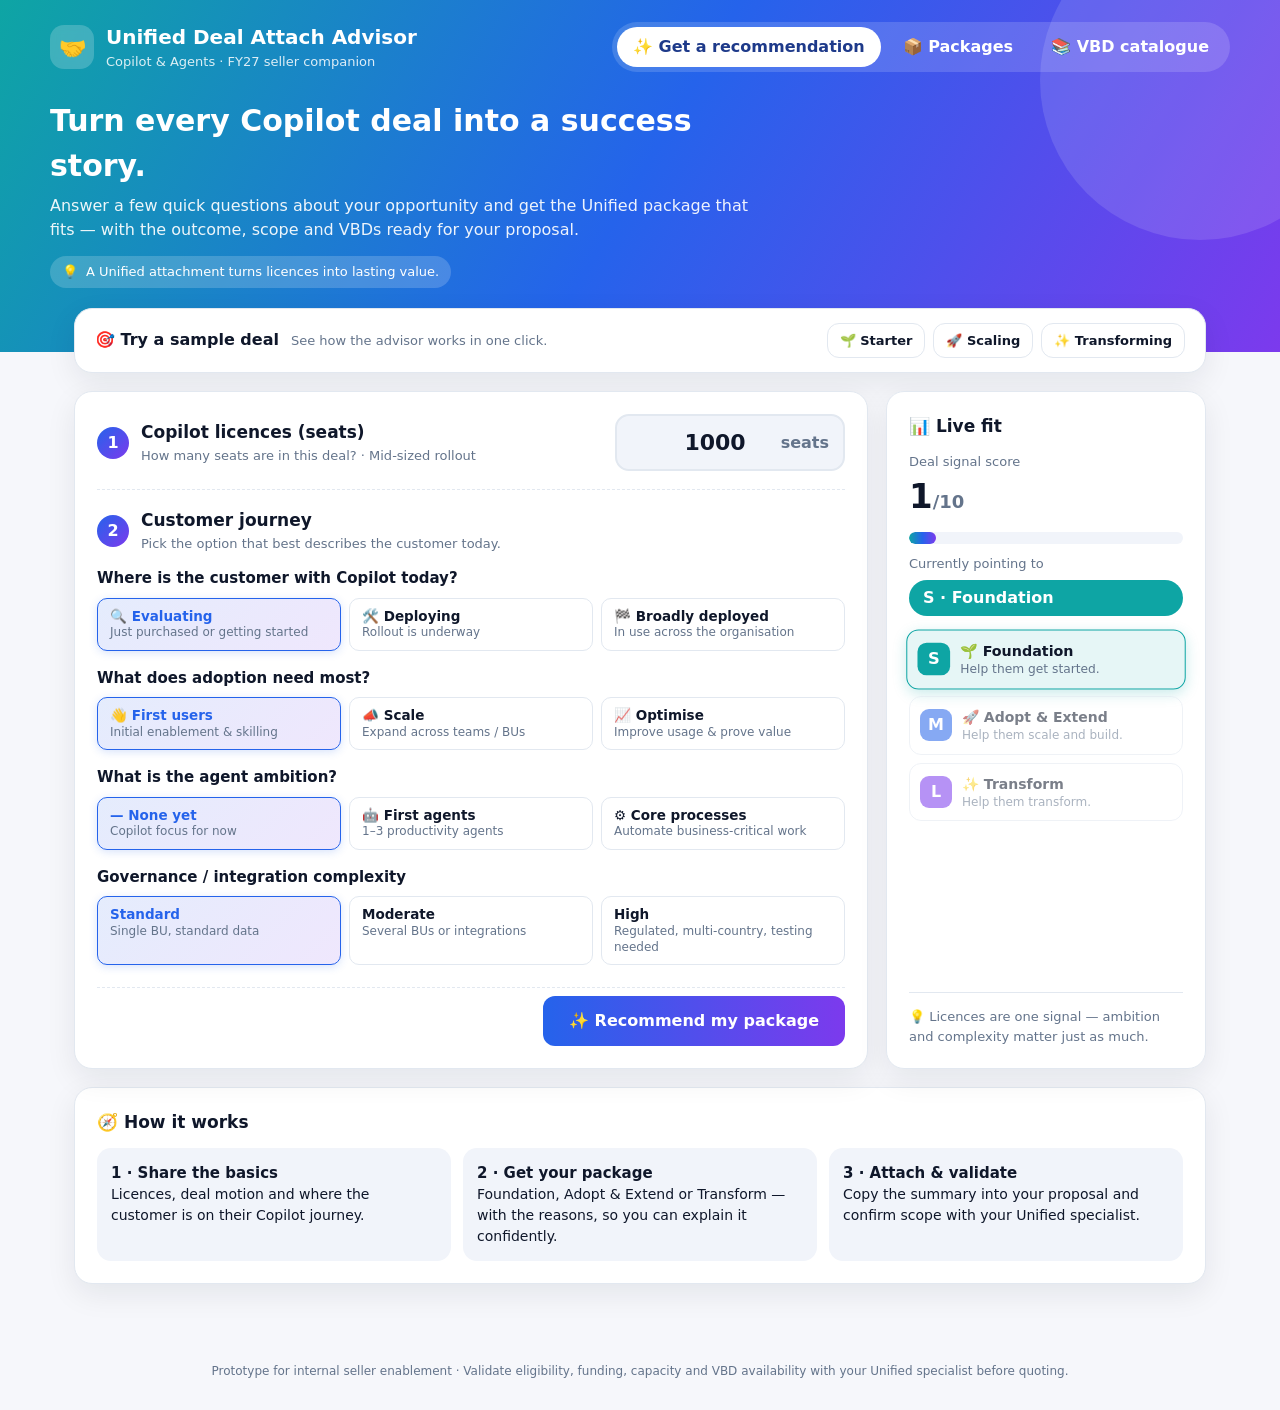
==== commit b1993bdc: "updated the tool (data files)" ====
--- a/unifiedpackages/index.html
+++ b/unifiedpackages/index.html
@@ -5,213 +5,15 @@
 <meta name="viewport" content="width=device-width, initial-scale=1">
 <meta name="color-scheme" content="light dark">
 <title>Unified Deal Attach Advisor</title>
-<style>
-:root{--bg:#F6F7FB;--surface:#FFFFFF;--surface2:#F1F4FA;--ink:#0F172A;--muted:#64748B;--line:#E2E8F0;--brand:#2563EB;--brand2:#7C3AED;--ok:#10B981;--warn:#F59E0B;--shadow:0 10px 30px rgba(15,23,42,.08);--radius:18px}
-@media (prefers-color-scheme: dark){:root{--bg:#0B1020;--surface:#121A2E;--surface2:#18223A;--ink:#E7ECF7;--muted:#97A3BA;--line:#25314D;--shadow:0 10px 30px rgba(0,0,0,.35)}}
-*{box-sizing:border-box}
-body{margin:0;font-family:"Segoe UI",system-ui,-apple-system,Roboto,sans-serif;background:var(--bg);color:var(--ink);line-height:1.5}
-.top{background:linear-gradient(120deg,#0EA5A4 0%,#2563EB 50%,#7C3AED 100%);color:#fff;padding-block:22px 64px;padding-inline:24px;position:relative;overflow:hidden}
-.top::after{content:"";position:absolute;inset-inline-end:-80px;inset-block-start:-80px;width:320px;height:320px;border-radius:50%;background:rgba(255,255,255,.12)}
-.wrap{max-width:1180px;margin-inline:auto}
-.brandrow{display:flex;align-items:center;gap:14px;flex-wrap:wrap;justify-content:space-between}
-.logo{display:flex;align-items:center;gap:12px}
-.logo .mark{width:44px;height:44px;border-radius:14px;background:rgba(255,255,255,.2);display:grid;place-items:center;font-size:22px;backdrop-filter:blur(4px)}
-.logo h1{font-size:20px;margin:0}.logo p{margin:0;opacity:.85;font-size:13px}
-.nav{display:flex;gap:6px;background:rgba(255,255,255,.15);padding:5px;border-radius:999px;flex-wrap:wrap}
-.nav button{border:0;background:transparent;color:#fff;padding-block:8px;padding-inline:16px;border-radius:999px;font:inherit;font-weight:600;cursor:pointer}
-.nav button.active{background:#fff;color:#1E3A8A}
-.headline{margin-block-start:26px;max-width:720px;position:relative;z-index:1}
-.headline h2{font-size:30px;margin:0 0 6px}.headline p{margin:0;opacity:.92}
-.tipbar{display:inline-flex;gap:8px;align-items:center;background:rgba(255,255,255,.18);padding-block:6px;padding-inline:12px;border-radius:999px;margin-block-start:14px;font-size:13px}
-main{max-width:1180px;margin-inline:auto;margin-block-start:-44px;padding-inline:24px;padding-block-end:60px;position:relative;z-index:2}
-.card{background:var(--surface);border:1px solid var(--line);border-radius:var(--radius);box-shadow:var(--shadow);padding:22px;margin-block-end:18px}
-.card h3{margin:0 0 12px;font-size:17px;display:flex;align-items:center;gap:8px;flex-wrap:wrap}
-.layout{display:grid;grid-template-columns:1fr 320px;gap:18px;align-items:start}
-@media (max-width:900px){.layout{grid-template-columns:1fr}}
-.stepper{display:flex;gap:8px;list-style:none;padding:0;margin:0 0 18px}
-.stepper li{flex:1;padding-block:10px;padding-inline:12px;border-radius:12px;background:var(--surface2);color:var(--muted);font-weight:600;font-size:13px;display:flex;gap:8px;align-items:center}
-.stepper li b{width:24px;height:24px;border-radius:50%;display:grid;place-items:center;background:var(--line);color:var(--ink);font-size:12px}
-.stepper li.current{background:linear-gradient(90deg,rgba(37,99,235,.14),rgba(124,58,237,.14));color:var(--ink)}
-.stepper li.current b{background:var(--brand);color:#fff}.stepper li.done b{background:var(--ok);color:#fff}
-.field{margin-block-end:16px}.field label.lbl{display:block;font-weight:600;margin-block-end:6px}.field .help{font-size:12px;color:var(--muted)}
-input[type=text],input[type=number],input[type=url],select,textarea{width:100%;padding-block:10px;padding-inline:12px;border:1px solid var(--line);border-radius:12px;background:var(--surface);color:var(--ink);font:inherit}
-textarea{min-height:96px;resize:vertical}
-input:focus,select:focus,textarea:focus{outline:3px solid rgba(37,99,235,.25);border-color:var(--brand)}
-.row2{display:grid;grid-template-columns:1fr 1fr;gap:14px}.row3{display:grid;grid-template-columns:repeat(3,1fr);gap:14px}
-@media (max-width:640px){.row2,.row3{grid-template-columns:1fr}}
-.opts{display:grid;grid-template-columns:repeat(3,1fr);gap:10px}
-@media (max-width:640px){.opts{grid-template-columns:1fr}}
-.opt{position:relative}.opt input{position:absolute;opacity:0}
-.opt span{display:block;padding:12px;border:2px solid var(--line);border-radius:14px;cursor:pointer;height:100%;transition:.15s}
-.opt span b{display:block}.opt span small{color:var(--muted)}
-.opt input:checked + span{border-color:var(--brand);background:linear-gradient(135deg,rgba(37,99,235,.08),rgba(124,58,237,.08));box-shadow:0 4px 14px rgba(37,99,235,.15)}
-.opt input:focus-visible + span{outline:3px solid rgba(37,99,235,.35)}
-.checks{display:grid;grid-template-columns:1fr 1fr;gap:10px}@media (max-width:640px){.checks{grid-template-columns:1fr}}
-.checks label{display:flex;gap:10px;align-items:flex-start;padding:12px;border:1px solid var(--line);border-radius:12px;cursor:pointer}
-.checks small{display:block;color:var(--muted)}
-.wsec{padding-block:18px;border-block-end:1px dashed var(--line)}.wsec:first-child{padding-block-start:0}
-.wsec-h{display:flex;gap:12px;align-items:center;margin-block-end:14px}.wsec-h b{font-size:17px}
-.wnum{width:32px;height:32px;border-radius:50%;flex:none;display:grid;place-items:center;color:#fff;font-weight:800;background:linear-gradient(135deg,var(--brand),var(--brand2))}
-.lic-field input{font-size:22px;font-weight:700;max-width:260px}
-#paneW .master{margin-block-end:10px}
-.lic-row{margin-block-end:0;flex-wrap:wrap}.lic-text{flex:1;min-width:180px}.lic-text label{cursor:pointer}
-.lic-input{display:flex;align-items:center;gap:8px;background:var(--surface2);border:2px solid var(--line);border-radius:14px;padding-block:4px;padding-inline:6px 14px}
-.lic-input:focus-within{border-color:var(--brand)}
-.lic-input input{border:0;background:transparent;font-size:22px;font-weight:800;width:150px;text-align:end;padding-block:6px}
-.lic-input input:focus{outline:none}.lic-input span{color:var(--muted);font-weight:600}
-.qrow{display:block;margin-block-end:16px}.qrow:last-child{margin-block-end:4px}
-.qlbl{font-weight:600;font-size:15px;margin-block-end:8px}
-.qrow .opts{gap:8px}
-.qrow .opt span{padding-block:7px;padding-inline:10px;border-width:1.5px;border-radius:10px;font-size:13.5px;line-height:1.3}
-.qrow .opt span b{font-weight:600}
-.qrow .opt span small{font-size:12px;display:block}
-.qrow .opt span{padding-block:9px;padding-inline:12px}
-.qrow .opt:hover span{border-color:color-mix(in srgb,var(--brand) 45%,var(--line))}
-.qrow .opt input:checked + span{border-color:var(--brand);background:linear-gradient(135deg,rgba(37,99,235,.12),rgba(124,58,237,.12));box-shadow:0 2px 8px rgba(37,99,235,.18)}
-.qrow .opt input:checked + span b{color:var(--brand)}
-.layout{align-items:stretch}
-.side .card{position:static;height:100%;display:flex;flex-direction:column;margin:0}
-#wizard > .card{margin:0}
-.ladder{display:grid;gap:8px;margin-block-start:14px}
-.rung{display:flex;gap:10px;align-items:center;padding:10px;border-radius:12px;border:1.5px solid var(--line);opacity:.55;transition:.25s}
-.rung .rk{width:32px;height:32px;border-radius:9px;background:var(--pc);color:#fff;font-weight:800;display:grid;place-items:center;flex:none}
-.rung b{display:block;font-size:14px}.rung small{color:var(--muted);font-size:12px;line-height:1.3;display:block}
-.rung.on{opacity:1;border-color:var(--pc);background:color-mix(in srgb,var(--pc) 10%,transparent);box-shadow:0 4px 14px color-mix(in srgb,var(--pc) 22%,transparent);transform:scale(1.02)}
-.side-foot{margin-block-start:auto;padding-block-start:14px;border-block-start:1px solid var(--line)}
-.sample-bar{display:flex;align-items:center;gap:12px;flex-wrap:wrap;padding-block:14px;padding-inline:20px}
-.sample-bar .sb-t{font-weight:700}.sample-bar .sb-s{color:var(--muted);font-size:13px;flex:1;min-width:160px}
-body.has-result #sampleBar{display:none!important}
-
-.wiz-actions{display:flex;justify-content:space-between;gap:10px;margin-block-start:8px}
-.btn{border:1px solid var(--line);background:var(--surface);color:var(--ink);padding-block:10px;padding-inline:18px;border-radius:12px;font:inherit;font-weight:600;cursor:pointer;transition:.15s}
-.btn:hover{transform:translateY(-1px);box-shadow:var(--shadow)}.btn:disabled{opacity:.4;cursor:default;transform:none;box-shadow:none}
-.btn.primary{background:linear-gradient(90deg,var(--brand),var(--brand2));color:#fff;border:0}
-.btn.big{padding-block:13px;padding-inline:26px;font-size:16px}.btn.ghost{background:transparent}.btn.danger{color:#DC2626}
-.side .card{position:sticky;inset-block-start:16px}
-.meter{height:12px;background:var(--surface2);border-radius:999px;overflow:hidden;margin-block:10px}
-.meter i{display:block;height:100%;background:linear-gradient(90deg,#0EA5A4,#2563EB,#7C3AED);border-radius:999px;transition:width .35s}
-.livepkg{display:inline-block;color:#fff;padding-block:6px;padding-inline:14px;border-radius:999px;font-weight:700;transition:.3s}
-.samples{display:flex;flex-wrap:wrap;gap:8px}.samples button{font-size:13px;padding-block:7px;padding-inline:12px}
-.small{font-size:13px}.muted{color:var(--muted)}.nowrap{white-space:nowrap}
-.hero-result{background:linear-gradient(135deg,var(--pc),#1E293B);color:#fff;border-radius:22px;padding:26px;box-shadow:var(--shadow);margin-block-end:18px;animation:pop .5s ease}
-@keyframes pop{from{transform:scale(.97);opacity:0}to{transform:none;opacity:1}}
-.hr-top{display:flex;gap:20px;align-items:center;flex-wrap:wrap}
-.badge-xl{width:96px;height:96px;border-radius:26px;background:rgba(255,255,255,.18);display:grid;place-items:center;font-size:48px;font-weight:800;border:2px solid rgba(255,255,255,.35)}
-.hero-result h2{margin:2px 0 6px;font-size:30px}.eyebrow{text-transform:uppercase;letter-spacing:.08em;font-size:12px;opacity:.85}
-.addon-title{font-size:16px;background:rgba(255,255,255,.18);padding-block:4px;padding-inline:10px;border-radius:999px;vertical-align:middle}
-.promise{font-size:17px;font-weight:600;margin:0 0 6px}.cheer{margin:0;opacity:.92}
-.score-row{display:flex;gap:10px;flex-wrap:wrap;margin-block-start:18px}
-.sc{background:rgba(255,255,255,.14);padding-block:8px;padding-inline:12px;border-radius:12px;font-size:13px;display:flex;gap:10px;align-items:center}
-.dots{display:flex;gap:4px}.dots i{width:10px;height:10px;border-radius:50%;background:rgba(255,255,255,.3)}.dots i.on{background:#fff}
-.grid2{display:grid;grid-template-columns:1fr 1fr;gap:18px}.grid2 .card{margin:0}
-@media (max-width:820px){.grid2{grid-template-columns:1fr}}
-.grid2 + .card,.grid2 + section{margin-block-start:18px}
-ul.ticks,ul.reasons{list-style:none;padding:0;margin:0}
-ul.ticks li{padding-inline-start:26px;position:relative;margin-block-end:6px}
-ul.ticks li::before{content:"✓";position:absolute;inset-inline-start:0;color:#fff;background:var(--ok);width:18px;height:18px;border-radius:50%;font-size:11px;display:grid;place-items:center;inset-block-start:3px}
-ul.reasons li{padding-block:7px;border-block-end:1px dashed var(--line)}
-.hint{background:var(--surface2);padding:10px;border-radius:12px;font-size:13px;margin-block-start:12px}
-.pill{font-size:11px;font-weight:700;background:#FEF3C7;color:#92400E;padding-block:2px;padding-inline:8px;border-radius:999px}
-.pill.soft{background:#DBEAFE;color:#1E40AF}
-.kpis{display:grid;grid-template-columns:repeat(3,1fr);gap:10px;margin-block-end:10px}
-.kpis div{background:var(--surface2);border-radius:12px;padding:10px;text-align:center}.kpis b{display:block;font-size:16px}.kpis span{font-size:12px;color:var(--muted)}
-.chips{display:flex;flex-wrap:wrap;gap:8px}
-.chip{display:inline-flex;gap:6px;align-items:center;padding-block:6px;padding-inline:10px;border-radius:10px;background:var(--surface2);border:1px solid var(--line);color:var(--ink);text-decoration:none;font-size:13px}
-a.chip:hover{border-color:var(--brand)}.chip small{color:var(--muted)}
-.tag{font-size:10px;font-weight:800;padding-block:2px;padding-inline:6px;border-radius:6px;color:#fff}
-.t-A{background:#7C3AED}.t-C{background:#2563EB}.t-CW{background:#DB2777}.t-GO{background:#059669}.t-SG{background:#B45309}.t-AIA{background:#0891B2}.t-PP{background:#9333EA}.t-D365{background:#0F766E}.t-M365{background:#EA580C}.t-FIN{background:#475569}
-.st{font-size:10px;font-weight:700;padding-block:2px;padding-inline:6px;border-radius:6px;background:#DCFCE7;color:#166534}
-.st-New{background:#DBEAFE;color:#1E40AF}.st-IDpending,.st-Roadmap{background:#FEF3C7;color:#92400E}.st-Retired{background:#FEE2E2;color:#991B1B}
-.addons{display:grid;grid-template-columns:1fr 1fr;gap:12px}@media (max-width:820px){.addons{grid-template-columns:1fr}}
-.addon{display:flex;gap:12px;padding:14px;border:1px solid var(--line);border-radius:14px;background:var(--surface)}
-.addon .ai{font-size:24px}.addon p{margin:2px 0 8px;font-size:13px;color:var(--muted)}
-.nextsteps li{margin-block-end:6px}.actions{display:flex;gap:10px;flex-wrap:wrap;margin-block:12px}
-.disclaimer{font-size:12px;color:var(--muted);margin:0}
-.pkggrid{display:grid;grid-template-columns:repeat(3,1fr);gap:18px}@media (max-width:980px){.pkggrid{grid-template-columns:1fr}}
-.pkg{background:var(--surface);border-radius:var(--radius);box-shadow:var(--shadow);border-block-start:6px solid var(--pc);padding:20px;border-inline:1px solid var(--line);border-block-end:1px solid var(--line)}
-.pkg header{display:flex;gap:12px;align-items:center;margin-block-end:10px}.pkg h3{margin:0}.pkg em{color:var(--muted);font-size:13px}
-.badge-l{width:48px;height:48px;border-radius:14px;background:var(--pc);color:#fff;font-weight:800;font-size:22px;display:grid;place-items:center}
-.pkg h4{margin-block:14px 6px;font-size:13px;text-transform:uppercase;letter-spacing:.06em;color:var(--pc)}
-.pkg ul{margin:0;padding-inline-start:18px;font-size:14px}.pkg ul.ticks{padding:0}
-.pkg details{margin-block-start:12px}.pkg summary{cursor:pointer;font-weight:600;font-size:13px;margin-block-end:8px}
-.signals{background:var(--surface2);padding:8px;border-radius:10px;margin-block-start:12px}
-table{width:100%;border-collapse:collapse}th,td{text-align:start;padding:10px;border-block-end:1px solid var(--line);vertical-align:top}
-th{font-size:12px;text-transform:uppercase;letter-spacing:.05em;color:var(--muted);background:var(--surface2);position:sticky;inset-block-start:0}
-.tablewrap{overflow:auto;max-height:620px;border:1px solid var(--line);border-radius:14px}
-.filters{display:grid;grid-template-columns:2fr 1fr 1fr 1fr;gap:10px;margin-block-end:12px}@media (max-width:820px){.filters{grid-template-columns:1fr 1fr}}
-.mini{display:inline-block;color:#fff;font-weight:800;font-size:11px;width:22px;height:22px;border-radius:6px;text-align:center;line-height:22px;margin-inline-end:4px}
-.link{color:var(--brand);font-weight:600;text-decoration:none}
-.settabs{display:flex;gap:8px;margin-block-end:16px;flex-wrap:wrap}
-.settabs button,.ptab{border:1px solid var(--line);background:var(--surface);color:var(--ink);padding-block:9px;padding-inline:16px;border-radius:999px;font:inherit;font-weight:600;cursor:pointer}
-.settabs button.active{background:var(--ink);color:var(--surface)}
-.ptab.active{background:var(--pc);color:#fff;border-color:var(--pc)}
-#pkgTabs{display:flex;gap:8px;margin-block-end:16px;flex-wrap:wrap}
-.picker{max-height:360px;overflow:auto;border:1px solid var(--line);border-radius:12px;padding:8px;display:grid;gap:6px}
-.pick{display:flex;gap:8px;align-items:center;padding-block:6px;padding-inline:8px;border-radius:8px;font-size:13px;cursor:pointer}
-.pick.on{background:rgba(37,99,235,.08)}
-.icon-btn{border:0;background:transparent;cursor:pointer;font-size:16px;padding:4px}
-.master{display:flex;gap:14px;align-items:center;flex-wrap:wrap;padding:14px;border-radius:14px;background:var(--surface2);margin-block-end:12px}
-.switch{position:relative;display:inline-block;width:44px;height:24px;flex:none}.switch input{opacity:0;width:0;height:0;position:absolute}
-.switch i{position:absolute;inset:0;background:#CBD5E1;border-radius:999px;cursor:pointer;transition:.2s}
-.switch i::before{content:"";position:absolute;width:18px;height:18px;inset-inline-start:3px;inset-block-start:3px;background:#fff;border-radius:50%;transition:.2s;box-shadow:0 1px 3px rgba(0,0,0,.25)}
-.switch input:checked + i{background:linear-gradient(90deg,#10B981,#2563EB)}.switch input:checked + i::before{transform:translateX(20px)}
-.switch input:focus-visible + i{outline:3px solid rgba(37,99,235,.35)}
-.switch.big{width:54px;height:30px}.switch.big i::before{width:24px;height:24px}.switch.big input:checked + i::before{transform:translateX(24px)}
-.addon-card{border:1px solid var(--line);border-radius:14px;padding:14px;margin-block-end:12px;background:var(--surface);transition:.2s}
-.addon-card.off{opacity:.6}.addon-card.off .ac-body{display:none}
-.ac-head{display:flex;gap:10px;align-items:center}.ac-icon{font-size:20px}.ac-body{margin-block-start:12px}
-.inline{display:flex;gap:8px;align-items:center}
-#addonAdmin.dim{opacity:.45;pointer-events:none}
-.addon-edit{display:grid;grid-template-columns:60px 1fr 2fr 1.3fr;gap:8px;margin-block-end:8px}@media (max-width:820px){.addon-edit{grid-template-columns:1fr}}
-.modal{position:fixed;inset:0;background:rgba(15,23,42,.55);display:grid;place-items:center;z-index:50;padding:20px}
-.modal[hidden]{display:none}.modal .card{width:min(640px,100%);max-height:90vh;overflow:auto}
-.toolbar{display:flex;gap:10px;flex-wrap:wrap;align-items:center;justify-content:space-between;margin-block-end:12px}
-#toast{position:fixed;inset-block-end:24px;inset-inline-start:50%;transform:translateX(-50%) translateY(30px);background:var(--ink);color:var(--surface);padding-block:10px;padding-inline:18px;border-radius:999px;opacity:0;transition:.25s;z-index:60;font-weight:600}
-#toast.show{opacity:1;transform:translateX(-50%)}
-#confetti{position:fixed;inset:0;pointer-events:none;overflow:hidden;z-index:40}
-#confetti span{position:absolute;inset-block-start:-12px;width:9px;height:14px;border-radius:2px;animation:fall 2.6s ease-in forwards}
-@keyframes fall{to{inset-block-start:105%;opacity:.2;rotate:540deg}}
-.howto{display:grid;grid-template-columns:repeat(3,1fr);gap:12px}@media (max-width:820px){.howto{grid-template-columns:1fr}}
-.howto div{background:var(--surface2);border-radius:14px;padding:14px;font-size:14px}.howto b{display:block;font-size:15px}
-footer{text-align:center;color:var(--muted);font-size:12px;padding-block-end:30px}
-.mapping summary{list-style:none;cursor:pointer;display:flex;align-items:center;justify-content:space-between;gap:10px}
-.mapping summary::-webkit-details-marker{display:none}.mapping summary h3{margin:0}
-.mapping .chev::after{content:" ▾"}.mapping details[open] .chev{font-size:0}.mapping details[open] .chev::after{font-size:13px;content:"Hide ▴"}
-.print-only{display:none}
-.pw-card{width:min(420px,100%)!important}.pw-icon{width:64px;height:64px;margin:4px auto 10px;border-radius:20px;display:grid;place-items:center;font-size:30px;background:linear-gradient(135deg,var(--brand),var(--brand2))}
-.pw-err{color:#DC2626;font-size:13px;font-weight:600;margin-block:-6px 10px}
-[hidden]{display:none!important}
-body.has-result .headline{display:none}
-body.has-result .top{padding-block-end:56px}
-.offer{display:grid;grid-template-columns:1.1fr 1fr;gap:18px;margin-block-end:18px}
-@media (max-width:820px){.offer{grid-template-columns:1fr}}
-.offer-card{position:relative;border-radius:22px;padding:24px;background:var(--surface);border:2px solid var(--pc);box-shadow:0 14px 34px color-mix(in srgb,var(--pc) 22%,transparent);overflow:hidden}
-.offer-card::before{content:"";position:absolute;inset:0;background:linear-gradient(135deg,color-mix(in srgb,var(--pc) 12%,transparent),transparent 60%);pointer-events:none}
-.offer-card > *{position:relative}
-.offer-label{display:inline-block;font-weight:800;font-size:13px;letter-spacing:.06em;text-transform:uppercase;color:#fff;background:var(--pc);padding-block:6px;padding-inline:14px;border-radius:999px;margin-block-end:14px}
-.offer-list{list-style:none;margin:0;padding:0;display:grid;gap:10px}
-.offer-list li{font-size:17px;font-weight:600;padding-block:12px;padding-inline:44px 14px;border-radius:14px;background:var(--surface2);position:relative}
-.offer-list li::before{content:"✓";position:absolute;inset-inline-start:12px;inset-block-start:50%;transform:translateY(-50%);width:22px;height:22px;border-radius:50%;background:var(--pc);color:#fff;font-size:13px;display:grid;place-items:center}
-.price-big{font-size:34px;font-weight:800;line-height:1.15;margin-block-end:14px;background:linear-gradient(90deg,var(--pc),#1E293B);-webkit-background-clip:text;background-clip:text;color:transparent}
-@media (prefers-color-scheme: dark){.price-big{background:none;color:#fff}}
-.offer-kpis{display:grid;grid-template-columns:1fr 1fr;gap:10px;margin-block-end:12px}
-.offer-kpis div{background:var(--surface2);border-radius:12px;padding:12px;text-align:center}.offer-kpis b{display:block;font-size:20px}.offer-kpis span{font-size:12px;color:var(--muted)}
-@media print{
- body{background:#fff}
- body *{visibility:visible}
- .top,.nav,.side,#wizard,#howItWorks,.view:not(#view-recommend),#confetti,footer,#toast,.modal,.card.next,.actions{display:none!important}
- main{margin:0;padding:0;max-width:none}
- .card,.hero-result{box-shadow:none;break-inside:avoid}
- .hero-result,.offer-card,.offer-label,.offer-list li::before{-webkit-print-color-adjust:exact;print-color-adjust:exact}
- .offer-card{box-shadow:none;break-inside:avoid}
- .price-big{color:#0F172A;background:none}
- .tag,.st,.pill,ul.ticks li::before{-webkit-print-color-adjust:exact;print-color-adjust:exact}
- .mapping .chev{display:none}
- .print-only{display:block}
- #printStamp{font-size:11px;color:#64748B;text-align:center;margin-block-start:10px}
-}
-@media (prefers-reduced-motion: reduce){*{animation:none!important;transition:none!important}}
-</style>
+<link rel="stylesheet" href="stylesheets/main.css">
+<script defer src="data/catalogue.js"></script>
+<script defer src="data/packages.js"></script>
+<script defer src="data/addons.js"></script>
+<script defer src="data/config.js"></script>
+<script defer src="scripts/state.js"></script>
+<script defer src="scripts/recommendations.js"></script>
+<script defer src="scripts/shared.js"></script>
+<script defer src="scripts/app.js"></script>
 </head>
 <body>
 <div id="confetti" aria-hidden="true"></div>
@@ -222,7 +24,6 @@
       <button data-view="recommend" class="active">✨ Get a recommendation</button>
       <button data-view="packages">📦 Packages</button>
       <button data-view="catalogue">📚 VBD catalogue</button>
-      <button data-view="settings">🔒 Settings</button>
     </nav>
   </div>
   <div class="headline"><h2>Turn every Copilot deal into a success story.</h2>
@@ -231,35 +32,21 @@
 </div></header>
 
 <main>
+<div class="card" id="startupError" role="alert" hidden></div>
 <!-- RECOMMEND -->
 <section class="view" id="view-recommend">
   <div class="card sample-bar" id="sampleBar"><span class="sb-t">🎯 Try a sample deal</span><span class="sb-s">See how the advisor works in one click.</span>
-    <div class="samples" id="samples"><button class="btn" data-s="s">🌱 Starter</button><button class="btn" data-s="m">🚀 Scaling</button><button class="btn" data-s="l">✨ Transforming</button></div></div>
+    <div class="samples" id="samples"></div></div>
   <div id="wizard" class="layout">
     <div class="card">
       <form id="dealForm" autocomplete="off">
         <div class="wsec">
           <div class="wsec-h lic-row"><span class="wnum">1</span><div class="lic-text"><label for="licenses"><b>Copilot licences (seats)</b></label><div class="small muted" id="licHint"></div></div>
-            <div class="lic-input"><input type="number" id="licenses" min="0" step="50" value="1000"><span>seats</span></div></div>
+            <div class="lic-input"><input type="number" id="licenses" min="0" step="50"><span>seats</span></div></div>
         </div>
         <div class="wsec">
           <div class="wsec-h"><span class="wnum">2</span><div><b>Customer journey</b><div class="small muted">Pick the option that best describes the customer today.</div></div></div>
-          <div class="qrow" role="radiogroup" aria-label="Where is the customer with Copilot today?"><div class="qlbl">Where is the customer with Copilot today?</div><div class="opts">
-            <label class="opt"><input type="radio" name="stage" value="0" checked><span><b>🔍 Evaluating</b><small>Just purchased or getting started</small></span></label>
-            <label class="opt"><input type="radio" name="stage" value="1"><span><b>🛠️ Deploying</b><small>Rollout is underway</small></span></label>
-            <label class="opt"><input type="radio" name="stage" value="2"><span><b>🏁 Broadly deployed</b><small>In use across the organisation</small></span></label></div></div>
-          <div class="qrow" role="radiogroup" aria-label="What does adoption need most?"><div class="qlbl">What does adoption need most?</div><div class="opts">
-            <label class="opt"><input type="radio" name="adoption" value="0" checked><span><b>👋 First users</b><small>Initial enablement &amp; skilling</small></span></label>
-            <label class="opt"><input type="radio" name="adoption" value="1"><span><b>📣 Scale</b><small>Expand across teams / BUs</small></span></label>
-            <label class="opt"><input type="radio" name="adoption" value="2"><span><b>📈 Optimise</b><small>Improve usage &amp; prove value</small></span></label></div></div>
-          <div class="qrow" role="radiogroup" aria-label="What is the agent ambition?"><div class="qlbl">What is the agent ambition?</div><div class="opts">
-            <label class="opt"><input type="radio" name="agents" value="0" checked><span><b>— None yet</b><small>Copilot focus for now</small></span></label>
-            <label class="opt"><input type="radio" name="agents" value="1"><span><b>🤖 First agents</b><small>1–3 productivity agents</small></span></label>
-            <label class="opt"><input type="radio" name="agents" value="2"><span><b>⚙️ Core processes</b><small>Automate business-critical work</small></span></label></div></div>
-          <div class="qrow" role="radiogroup" aria-label="Governance / integration complexity"><div class="qlbl">Governance / integration complexity</div><div class="opts">
-            <label class="opt"><input type="radio" name="complexity" value="0" checked><span><b>Standard</b><small>Single BU, standard data</small></span></label>
-            <label class="opt"><input type="radio" name="complexity" value="1"><span><b>Moderate</b><small>Several BUs or integrations</small></span></label>
-            <label class="opt"><input type="radio" name="complexity" value="2"><span><b>High</b><small>Regulated, multi-country, testing needed</small></span></label></div></div>
+          <div id="journeyQuestions"></div>
         </div>
         <div class="wsec" id="secSignals">
           <div class="wsec-h"><span class="wnum" id="numSignals">3</span><div><b>Special signals</b><div class="small muted" id="trigIntro">Tick anything that applies — we'll suggest the right add-ons. Nothing applies? Skip it.</div></div></div>
@@ -275,10 +62,10 @@
           <div class="row2">
             <div class="field" id="fSeller"><label class="lbl" for="seller">Your name</label><input type="text" id="seller" placeholder="Account executive"></div>
             <div class="field" id="fMotion"><label class="lbl" for="motion">Deal motion</label>
-              <select id="motion"><option value="netnew">Net-new Copilot</option><option value="expansion">Copilot expansion</option><option value="agents">Agents expansion</option><option value="security">E7 / security-led</option><option value="renewal">Renewal &amp; value realisation</option></select></div>
+              <select id="motion"></select></div>
           </div>
         </div>
-        <div class="wiz-actions" style="justify-content:flex-end">
+        <div class="wiz-actions justify-end">
           <button type="button" class="btn primary big" id="btnRecommend">✨ Recommend my package</button>
         </div>
       </form>
@@ -286,704 +73,47 @@
     <aside class="side"><div class="card">
       <h3>📊 Live fit</h3>
       <div class="small muted">Deal signal score</div>
-      <div style="font-size:34px;font-weight:800"><span id="liveScore">0</span><span class="muted" style="font-size:18px">/10</span></div>
-      <div class="meter"><i id="liveBar" style="width:0%"></i></div>
-      <div class="small muted" style="margin-bottom:6px">Currently pointing to</div>
+      <div class="live-score"><span id="liveScore">0</span><span class="muted score-max">/10</span></div>
+      <div class="meter"><i class="meter-empty" id="liveBar"></i></div>
+      <div class="small muted mb-6">Currently pointing to</div>
       <span class="livepkg" id="livePkg">S</span>
       <div class="ladder" id="ladder"></div>
-      <p class="small muted side-foot" style="margin-bottom:0">💡 Licences are one signal — ambition and complexity matter just as much.</p>
+      <p class="small muted side-foot mb-0">💡 Licences are one signal — ambition and complexity matter just as much.</p>
     </div></aside>
   </div>
   <div id="result" hidden></div>
   <div class="print-only" id="printStamp"></div>
-  <div class="card" id="howItWorks" style="margin-top:18px"><h3>🧭 How it works</h3><div class="howto">
+  <div class="card mt-18" id="howItWorks"><h3>🧭 How it works</h3><div class="howto">
     <div><b>1 · Share the basics</b>Licences, deal motion and where the customer is on their Copilot journey.</div>
-    <div><b>2 · Get your package</b>Foundation, Adopt &amp; Extend or Transform — with the reasons, so you can explain it confidently.</div>
+    <div><b>2 · Get your package</b><span id="packageStory"></span></div>
     <div><b>3 · Attach &amp; validate</b>Copy the summary into your proposal and confirm scope with your Unified specialist.</div></div></div>
 </section>
 
 <!-- PACKAGES -->
 <section class="view" id="view-packages" hidden>
-  <div class="card"><h3>📦 Three packages, one simple story</h3><p class="muted" style="margin:0">Packages are cumulative: Adopt &amp; Extend builds on Foundation, Transform builds on Adopt &amp; Extend. Sizes reflect customer ambition — not customer size.</p></div>
+  <div class="card"><h3>📦 Three packages, one simple story</h3><p class="muted no-margin" id="packageInheritance"></p></div>
   <div class="pkggrid" id="pkgGrid"></div>
-  <div class="card" id="addonSection" style="margin-top:18px"><h3>➕ Optional trigger-based add-ons</h3><div class="addons" id="addonGrid"></div></div>
-  <div style="text-align:center"><button class="btn primary big" data-goto="recommend">✨ Find the right package for my deal</button></div>
+  <div class="card mt-18" id="addonSection"><h3>➕ Optional trigger-based add-ons</h3><div class="addons" id="addonGrid"></div></div>
+  <div class="text-center"><button class="btn primary big" data-goto="recommend">✨ Find the right package for my deal</button></div>
 </section>
 
 <!-- CATALOGUE -->
 <section class="view" id="view-catalogue" hidden>
-  <div class="card"><div class="toolbar"><h3 style="margin:0">📚 Available VBDs</h3><span class="small muted" id="catCount"></span></div>
+  <div class="card"><div class="toolbar"><h3 class="no-margin">📚 Available VBDs</h3><span class="small muted" id="catCount"></span></div>
     <div class="filters">
       <input type="text" id="catSearch" placeholder="Search by name or ID…" aria-label="Search VBDs">
-      <select id="catTag" aria-label="Unified offering"><option value="">All offerings</option><option value="A">A · EDE – Agents</option><option value="C">C · EDE/DE – Copilot and Agents</option><option value="CW">CW · Copilot Cowork</option><option value="GO">GO · Catalyst / Copilot GO</option><option value="SG">SG · Secured &amp; Governed Agentic AI</option><option value="AIA">AIA · AI Apps and Agents</option><option value="PP">PP · Power Platform and Agentic Apps</option><option value="D365">D365 · Dynamics 365 / DSP START</option><option value="M365">M365 · Microsoft 365 Foundations</option><option value="FIN">FIN · FinOps for AI</option></select>
-      <select id="catStage" aria-label="Journey stage"><option value="">All journey stages</option><option>Inspire &amp; Design</option><option>Empower &amp; Achieve</option><option>Secure &amp; Govern</option><option>Scale &amp; Optimize</option></select>
-      <select id="catStatus" aria-label="Status"><option value="">All statuses</option><option>Active</option><option>New</option><option>ID pending</option><option>Roadmap</option><option>Retired</option></select>
+      <select id="catTag" aria-label="Unified offering"><option value="">All offerings</option></select>
+      <select id="catStage" aria-label="Journey stage"><option value="">All journey stages</option></select>
+      <select id="catStatus" aria-label="Status"><option value="">All statuses</option></select>
     </div>
     <div class="tablewrap"><table><thead><tr><th>VBD</th><th>ESXP ID</th><th>Unified offering</th><th>Journey / pillar</th><th>Status</th><th>In package</th><th></th></tr></thead><tbody id="catBody"></tbody></table></div>
-    <p class="small muted">Source: FY27 Copilot &amp; Agents VBDs — complete list at a glance (DE / EDE), checked 5 Oct 2026, covering all four AI Business Solutions conversations. Cowork package mapping and pending IDs need validation before quoting.</p>
+    <p class="small muted" id="catalogueSource"></p>
   </div>
 </section>
 
-<!-- SETTINGS -->
-<section class="view" id="view-settings" hidden>
-  <div class="card"><div class="toolbar"><div><h3 style="margin:0">⚙️ Settings</h3><span class="small muted">Changes are saved automatically in this browser. Export to share with your team.</span></div>
-    <div class="actions" style="margin:0"><button class="btn" id="btnExport">⬇️ Export</button><button class="btn" id="btnImport">⬆️ Import</button><button class="btn" id="btnLock">🔒 Lock</button><button class="btn danger" id="btnReset">↺ Reset defaults</button><input type="file" id="fileImport" accept="application/json" hidden></div></div>
-    <div class="settabs"><button class="active" data-pane="paneP">📦 Packages</button><button data-pane="paneV">📚 VBD list</button><button data-pane="paneA">➕ Add-ons</button><button data-pane="paneR">🎚️ Decision rules</button><button data-pane="paneW">🧭 Wizard</button><button data-pane="paneO">🧾 Output</button></div>
-
-    <div class="setpane" id="paneP">
-      <div id="pkgTabs"></div>
-      <form id="pkgForm" autocomplete="off">
-        <div class="row3">
-          <div class="field"><label class="lbl">Package title</label><input type="text" name="name"></div>
-          <div class="field"><label class="lbl">Icon (emoji)</label><input type="text" name="icon"></div>
-          <div class="field"><label class="lbl">Colour</label><input type="text" name="color" placeholder="#2563EB"></div>
-        </div>
-        <div class="row2">
-          <div class="field"><label class="lbl">Seller shorthand</label><input type="text" name="tagline"></div>
-          <div class="field"><label class="lbl">Promise</label><input type="text" name="promise"></div>
-        </div>
-        <div class="row2">
-          <div class="field"><label class="lbl">Suitable when <span class="help">(one per line)</span></label><textarea name="suitable"></textarea></div>
-          <div class="field"><label class="lbl">Customer outcome <span class="help">(one per line)</span></label><textarea name="outcomes"></textarea></div>
-        </div>
-        <div class="row2">
-          <div class="field"><label class="lbl">Scope of services <span class="help">(one per line)</span></label><textarea name="scope"></textarea></div>
-          <div class="field"><label class="lbl">Customer commitment needed <span class="help">(one per line)</span></label><textarea name="commitment"></textarea></div>
-        </div>
-        <div class="row3">
-          <div class="field"><label class="lbl">EDE hours – min</label><input type="number" name="hoursMin" min="0"></div>
-          <div class="field"><label class="lbl">EDE hours – max</label><input type="number" name="hoursMax" min="0"></div>
-          <div class="field"><label class="lbl">Indicative price</label><input type="text" name="price"></div>
-        </div>
-        <div class="row3">
-          <div class="field"><label class="lbl">Typical duration</label><input type="text" name="duration"></div>
-          <div class="field"><label class="lbl">Delivery vehicle (DE / EDE)</label><input type="text" name="vehicle"></div>
-          <div class="field"><label class="lbl">Typical deal signals</label><input type="text" name="signals"></div>
-        </div>
-        <div class="field"><div class="toolbar"><label class="lbl" style="margin:0">VBDs added at this level <span class="help" id="pickCount"></span></label><input type="text" id="pickSearch" placeholder="Filter VBDs…" style="max-width:260px" aria-label="Filter VBDs"></div>
-          <div class="picker" id="vbdPicker"></div><div class="help">Selections save instantly. Higher packages automatically include the VBDs of lower ones.</div></div>
-        <button type="button" class="btn primary" id="btnSavePkg">💾 Save package</button>
-      </form>
-    </div>
-
-    <div class="setpane" id="paneV" hidden>
-      <div class="toolbar"><input type="text" id="admSearch" placeholder="Search VBDs…" style="max-width:320px" aria-label="Search VBDs"><button class="btn primary" id="btnAddVbd">＋ Add VBD</button></div>
-      <div class="tablewrap"><table><thead><tr><th>ID</th><th>Name</th><th>Offering</th><th>Journey stage</th><th>Status</th><th></th></tr></thead><tbody id="admBody"></tbody></table></div>
-    </div>
-
-    <div class="setpane" id="paneA" hidden>
-      <div class="master">
-        <label class="switch big"><input type="checkbox" id="addonsMaster" aria-label="Offer add-ons"><i></i></label>
-        <div><b>Offer trigger-based add-ons</b><div class="small muted">When OFF, add-ons are hidden everywhere: on the Packages page, in the wizard's step 3 and in recommendations.</div></div>
-        <button class="btn primary" id="btnAddAddon" style="margin-inline-start:auto">＋ Add add-on</button>
-      </div>
-      <p class="small muted">Switch each add-on ON or OFF. OFF add-ons stay saved here but are not shown on the Packages page, not asked in the wizard and never recommended.</p>
-      <div id="addonAdmin"></div>
-    </div>
-
-    <div class="setpane" id="paneW" hidden>
-      <p class="small muted" style="margin-top:0">The wizard always starts with Copilot licences, then the customer-journey questions. Switch on the optional fields below to ask for them in a “Deal details” section at the end. All are OFF by default.</p>
-      <div class="master"><label class="switch big"><input type="checkbox" data-wiz="showCustomer" aria-label="Customer details"><i></i></label>
-        <div><b>Customer details</b><div class="small muted">Customer name and opportunity / proposal ID — shown on the recommendation and in the copied summary.</div></div></div>
-      <div class="master"><label class="switch big"><input type="checkbox" data-wiz="showSeller" aria-label="Seller name"><i></i></label>
-        <div><b>Seller details</b><div class="small muted">The seller's own name.</div></div></div>
-      <div class="master"><label class="switch big"><input type="checkbox" data-wiz="showMotion" aria-label="Deal motion"><i></i></label>
-        <div><b>Deal motion</b><div class="small muted">Net-new, expansion, agents, E7 / security-led or renewal. When ON, a renewal suggests + Value Realisation and a security-led deal suggests + Secure &amp; Govern.</div></div></div>
-    </div>
-
-    <div class="setpane" id="paneO" hidden>
-      <div class="master">
-        <label class="switch big"><input type="checkbox" id="printToggle" aria-label="Allow Print / PDF"><i></i></label>
-        <div><b>Allow Print / PDF on the recommendation</b><div class="small muted">When ON, sellers see a “Print / PDF” button. The printout contains only the recommended package — no header, wizard, “How it works” or footer. Default: ON.</div></div>
-      </div>
-    </div>
-
-    <div class="setpane" id="paneR" hidden>
-      <p class="small muted" style="margin-top:0">Five signals are scored 0–2 (max 10). Thresholds are illustrative design assumptions — calibrate them against historical opportunities.</p>
-      <div class="row2">
-        <div class="field"><label class="lbl" for="rBand1">Licence band 1 starts at (score 1)</label><input type="number" id="rBand1" min="0"></div>
-        <div class="field"><label class="lbl" for="rBand2">Licence band 2 starts at (score 2)</label><input type="number" id="rBand2" min="0"></div>
-        <div class="field"><label class="lbl" for="rThrM">Score needed for M</label><input type="number" id="rThrM" min="0" max="10"></div>
-        <div class="field"><label class="lbl" for="rThrL">Score needed for L</label><input type="number" id="rThrL" min="0" max="10"></div>
-        <div class="field"><label class="lbl" for="rHigh">High complexity requires at least</label><select id="rHigh"><option value="S">S</option><option value="M">M</option><option value="L">L</option></select></div>
-        <div class="field"><label class="lbl">&nbsp;</label><label class="checks" style="display:block"><label><input type="checkbox" id="rCore"><span><b>Core-process agents force L</b><small>Ambition beats seat count</small></span></label></label></div>
-      </div>
-      <button type="button" class="btn primary" id="btnSaveRules">💾 Save rules</button>
-    </div>
-  </div>
-</section>
 </main>
 
-<div class="modal" id="pwModal" hidden><div class="card pw-card" role="dialog" aria-modal="true" aria-labelledby="pwTitle">
-  <div class="pw-icon">🔒</div>
-  <h3 id="pwTitle" style="justify-content:center">Settings are protected</h3>
-  <p class="small muted" style="text-align:center;margin-top:0">Enter the admin password to configure packages, VBDs and rules.</p>
-  <form id="pwForm" autocomplete="off">
-    <div class="field"><label class="lbl" for="pwInput">Password</label><input type="password" id="pwInput" autocomplete="off"></div>
-    <div class="pw-err" id="pwError" hidden>That password isn't right — please try again.</div>
-    <div class="actions" style="justify-content:center"><button type="submit" class="btn primary">🔓 Unlock settings</button><button type="button" class="btn" id="pwCancel">Cancel</button></div>
-  </form>
-</div></div>
-<div class="modal" id="vbdModal" hidden><div class="card" role="dialog" aria-modal="true" aria-labelledby="vbdModalTitle">
-  <h3 id="vbdModalTitle">Add VBD</h3>
-  <form id="vbdForm" autocomplete="off">
-    <div class="row2"><div class="field"><label class="lbl">ESXP ID</label><input type="text" name="id" placeholder="e.g. 17072"></div>
-      <div class="field"><label class="lbl">Status</label><select name="status"><option>Active</option><option>New</option><option>ID pending</option><option>Roadmap</option><option>Retired</option></select></div></div>
-    <div class="field"><label class="lbl">Name</label><input type="text" name="name"></div>
-    <div class="row3"><div class="field"><label class="lbl">Unified offering</label><select name="tag"><option value="A">A · EDE – Agents</option><option value="C">C · Copilot and Agents</option><option value="CW">CW · Cowork</option><option value="GO">GO · Catalyst</option><option value="SG">SG · Secured &amp; Governed</option><option value="AIA">AIA · AI Apps and Agents</option><option value="PP">PP · Power Platform and Agentic Apps</option><option value="D365">D365 · Dynamics 365 / DSP START</option><option value="M365">M365 · Microsoft 365 Foundations</option><option value="FIN">FIN · FinOps for AI</option></select></div>
-      <div class="field"><label class="lbl">Journey stage</label><select name="stage"><option>Inspire &amp; Design</option><option>Empower &amp; Achieve</option><option>Secure &amp; Govern</option><option>Scale &amp; Optimize</option></select></div>
-      <div class="field"><label class="lbl">Pillar</label><select name="pillar"><option>Business Value</option><option>Enablement &amp; Deployment</option><option>Skilling &amp; Adoption</option><option>Infrastructure &amp; Governance</option></select></div></div>
-    <div class="field"><label class="lbl">Link (https)</label><input type="url" name="url" placeholder="Leave blank to auto-build the ESXP link"></div>
-    <div class="field"><label class="lbl">Notes</label><input type="text" name="notes" placeholder="Eligibility, duration, prerequisites…"></div>
-    <div class="actions"><button type="submit" class="btn primary">💾 Save VBD</button><button type="button" class="btn" id="btnCancelVbd">Cancel</button></div>
-  </form>
-</div></div>
 <div id="toast" role="status" aria-live="polite"></div>
 <footer>Prototype for internal seller enablement · Validate eligibility, funding, capacity and VBD availability with your Unified specialist before quoting.</footer>
-<script>
-const DEFAULT_VBDS = [
- // id, name, tag, stage, pillar, status
- ["17072","Microsoft 365 Copilot Business Value Workshop","C","Inspire & Design","Business Value","Active"],
- ["18273","Business Scenario Alignment with Microsoft Agent Factory","A","Inspire & Design","Business Value","Active"],
- ["AITW","AI Transformation Workshop","C","Inspire & Design","Business Value","ID pending"],
- ["18673","Copilot Cowork Immersion Workshop","CW","Inspire & Design","Business Value","New"],
- ["17957","Microsoft 365 Copilot Business Value Activation","C","Empower & Achieve","Business Value","New"],
- ["16489","CGO: Microsoft 365 Copilot Guided Outcomes (Copilot GO)","GO","Empower & Achieve","Business Value","New"],
- ["17924","User Experience Research & Feedback","A","Scale & Optimize","Business Value","Active"],
- ["18677","Copilot Cowork Optimization","CW","Scale & Optimize","Business Value","New"],
- ["18276","AI Architecture Design and Solutioning with Microsoft Agent Factory","A","Inspire & Design","Enablement & Deployment","Active"],
- ["17739","AI Agents Pilot – Workforce Productivity","A","Inspire & Design","Enablement & Deployment","Active"],
- ["17743","AI Agents Pilot – Business Process Automation","A","Inspire & Design","Enablement & Deployment","Active"],
- ["16630","User Experience Assessment","A","Inspire & Design","Enablement & Deployment","Active"],
- ["17046","Microsoft 365 Copilot Enablement Workshop","C","Empower & Achieve","Enablement & Deployment","Active"],
- ["17052","Microsoft 365 Copilot Enablement Activation","C","Empower & Achieve","Enablement & Deployment","Active"],
- ["18017","AI Agents Activation – Workforce Productivity","A","Empower & Achieve","Enablement & Deployment","Active"],
- ["17995","AI Agents Activation – Business Process Automation","A","Empower & Achieve","Enablement & Deployment","Active"],
- ["18179","AI Agents Activation – Sales & Service","A","Empower & Achieve","Enablement & Deployment","Active"],
- ["17969","Copilot Chat Activation","C","Empower & Achieve","Enablement & Deployment","Active"],
- ["18681","Copilot Cowork Activation","CW","Empower & Achieve","Enablement & Deployment","New"],
- ["16163","Microsoft 365 Foundations – Data Readiness for Microsoft 365 Copilot","C","Empower & Achieve","Enablement & Deployment","Active"],
- ["17452","AI Agents Testing & Evals","A","Secure & Govern","Enablement & Deployment","Active"],
- ["14379","Microsoft 365 Copilot Optimization","C","Scale & Optimize","Enablement & Deployment","Active"],
- ["18015","AI Agents Optimization","A","Scale & Optimize","Enablement & Deployment","Active"],
- ["18182","Copilot Chat Optimization","C","Scale & Optimize","Enablement & Deployment","Active"],
- ["17733","AI Agents Hackathon","A","Inspire & Design","Skilling & Adoption","Active"],
- ["17736","AI Agents Immersion Workshop (4-hour variant 17737)","A","Inspire & Design","Skilling & Adoption","Active"],
- ["17963","Microsoft 365 Copilot Immersion Workshop","C","Inspire & Design","Skilling & Adoption","New"],
- ["18135","Copilot Chat Immersion Workshop","C","Inspire & Design","Skilling & Adoption","Active"],
- ["17747","AI Agents Workshop","C","Empower & Achieve","Skilling & Adoption","Active"],
- ["18181","Copilot Chat Workshop","C","Empower & Achieve","Skilling & Adoption","Active"],
- ["16796","Microsoft 365 Copilot Prompt-A-Thon","C","Empower & Achieve","Skilling & Adoption","Active"],
- ["18184","Copilot Chat Prompt-a-thon","C","Empower & Achieve","Skilling & Adoption","Active"],
- ["18051","AI Agents Adoption for End Users Workshop","C","Empower & Achieve","Skilling & Adoption","Active"],
- ["17267","Copilot Chat Training for End Users","C","Empower & Achieve","Skilling & Adoption","Active"],
- ["15332","Business Solutions Advanced Change Coaching","A","Empower & Achieve","Skilling & Adoption","Active"],
- ["17966","Maximize Microsoft 365 Copilot Adoption","C","Scale & Optimize","Skilling & Adoption","Active"],
- ["AMA","Agent Management Activation","A","Empower & Achieve","Infrastructure & Governance","ID pending"],
- ["17729","AI Agents Governance Workshop","C","Secure & Govern","Infrastructure & Governance","Retired"],
- ["18339","Agent Management Workshop","A","Secure & Govern","Infrastructure & Governance","Active"],
- ["18047","AI Agents Center of Excellence (CoE)","C","Scale & Optimize","Infrastructure & Governance","Active"],
- ["AMO","Agent Management Optimization","A","Scale & Optimize","Infrastructure & Governance","Roadmap"],
- ["18218","AI Workload Security Assessment","SG","Secure & Govern","Infrastructure & Governance","Active"],
- ["18233","Securing & Governing Agentic AI with Entra","SG","Secure & Govern","Infrastructure & Governance","Active"],
- ["18307","SAF – AI Security: Strategy & Governance Planning","SG","Secure & Govern","Infrastructure & Governance","Active"],
- ["17737", "AI Agents Immersion Workshop – 4 Hours", "A", "Inspire & Design", "Skilling & Adoption", "New"],
- ["CWGO", "Microsoft 365 Cowork Guided Outcomes (Cowork)", "GO", "Empower & Achieve", "Business Value", "ID pending"],
- ["15435", "Business Solutions Governance Essentials", "SG", "Secure & Govern", "Infrastructure & Governance", "Active"],
- ["18370", "Workshop: Securing AI with Agent 365", "SG", "Secure & Govern", "Infrastructure & Governance", "Active"],
- ["17151", "Operations Essentials", "SG", "Scale & Optimize", "Infrastructure & Governance", "Active"],
- ["16587", "Activate – Power Platform Governance with CoE", "SG", "Secure & Govern", "Infrastructure & Governance", "Active"],
- ["16838", "Purview: DSPM & Securing Generative AI", "SG", "Secure & Govern", "Infrastructure & Governance", "New"],
- ["14199", "Defender for Cloud (AI workloads)", "SG", "Secure & Govern", "Infrastructure & Governance", "New"],
- ["15605", "Workshop – Building AI Apps & Agents", "AIA", "Inspire & Design", "Skilling & Adoption", "Active"],
- ["16786", "Elevate your AI Apps & Agents with Hackathon", "AIA", "Inspire & Design", "Skilling & Adoption", "Active"],
- ["14486", "Proof of Concept for AI Apps & Agents", "AIA", "Inspire & Design", "Enablement & Deployment", "Active"],
- ["16217", "Architecture Design & Review for AI Apps & Agents", "AIA", "Inspire & Design", "Infrastructure & Governance", "Active"],
- ["15448", "Solution Optimization for AI Apps & Agents", "AIA", "Scale & Optimize", "Enablement & Deployment", "Active"],
- ["14546", "Landing Zone Accelerator – Azure AI Platform", "AIA", "Empower & Achieve", "Infrastructure & Governance", "Active"],
- ["14368", "Build & Deploy Azure AI Platform: PoC", "AIA", "Inspire & Design", "Enablement & Deployment", "Active"],
- ["14544", "Build & Deploy Azure AI Platform: ADR", "AIA", "Inspire & Design", "Infrastructure & Governance", "Active"],
- ["14370", "Build & Deploy Azure AI Platform: Upskilling", "AIA", "Empower & Achieve", "Skilling & Adoption", "Active"],
- ["15740", "Build & Deploy Azure AI Platform: Solution Optimization", "AIA", "Scale & Optimize", "Enablement & Deployment", "Active"],
- ["17781", "Workshop – GenAI Ops", "AIA", "Empower & Achieve", "Enablement & Deployment", "Active"],
- ["15990", "AI Agents Production Readiness Assessment", "AIA", "Secure & Govern", "Infrastructure & Governance", "New"],
- ["18274", "Business Scenario Alignment with Agent Factory – 3 Days", "AIA", "Inspire & Design", "Business Value", "New"],
- ["18275", "Business Scenario Alignment with Agent Factory – 4 Hours", "AIA", "Inspire & Design", "Business Value", "New"],
- ["18277", "Architecture Design & Solutioning with Agent Factory – 1 Day", "AIA", "Inspire & Design", "Infrastructure & Governance", "New"],
- ["18278", "Architecture Design & Solutioning with Agent Factory – 3 Days", "AIA", "Inspire & Design", "Infrastructure & Governance", "New"],
- ["18039", "Agentic DevOps & GitHub Copilot Deep Dive", "AIA", "Inspire & Design", "Skilling & Adoption", "New"],
- ["18041", "GitHub Copilot Adoption & Value Realization", "AIA", "Scale & Optimize", "Business Value", "New"],
- ["17118", "Well-Architected Assessment for Azure AI", "AIA", "Secure & Govern", "Infrastructure & Governance", "New"],
- ["16215", "Activate – Power Platform – Copilot Studio", "PP", "Empower & Achieve", "Enablement & Deployment", "Active"],
- ["15206", "Activate – Power Platform – Copilot for Makers", "PP", "Empower & Achieve", "Enablement & Deployment", "Active"],
- ["17833", "Copilot Studio Integration with Azure AI Services", "PP", "Empower & Achieve", "Enablement & Deployment", "Active"],
- ["11533", "Activate – Power Platform: Governance with PPAC / CoE", "PP", "Secure & Govern", "Infrastructure & Governance", "Active"],
- ["15434", "Accelerate – Value Realization from Copilot for Sales", "D365", "Scale & Optimize", "Business Value", "Active"],
- ["16875", "Accelerate – Value Realization from Copilot for Customer Service", "D365", "Scale & Optimize", "Business Value", "Active"],
- ["18193", "AI Agents Activation – Dynamics 365 Finance and Operations", "D365", "Empower & Achieve", "Enablement & Deployment", "New"],
- ["13677", "Activate – Sales Agent for Dynamics 365 Sales", "D365", "Empower & Achieve", "Enablement & Deployment", "New"],
- ["15658", "Activate – Sales Agent for Third Party CRM", "D365", "Empower & Achieve", "Enablement & Deployment", "New"],
- ["16248", "Activate – Copilot in Dynamics 365 Finance and Operations", "D365", "Empower & Achieve", "Enablement & Deployment", "Active"],
- ["16595", "M365 Foundations – Roadmap and AI Readiness", "M365", "Inspire & Design", "Business Value", "Active"],
- ["17849", "Solution Optimization for FinOps (17849)", "FIN", "Scale & Optimize", "Infrastructure & Governance", "New"],
- ["17848", "Solution Optimization for FinOps (17848)", "FIN", "Scale & Optimize", "Infrastructure & Governance", "New"],
- ["17847", "Solution Optimization for FinOps (17847)", "FIN", "Scale & Optimize", "Infrastructure & Governance", "New"],
- ["17308", "Well-Architected Cost Optimization Assessment", "FIN", "Scale & Optimize", "Infrastructure & Governance", "Active"]
-].map(([id,name,tag,stage,pillar,status])=>({id,name,tag,stage,pillar,status,
-  url: /^\d+$/.test(id) ? `https://esxp.microsoft.com/#/omexplanding/services/${id}/geo/USA/details/1` : "", notes:""}));
-
-const TAGS = {
-  A:{label:"EDE – Agents (Hero · OID 20157)", short:"Agents"},
-  C:{label:"EDE/DE – Copilot and Agents (OID 20100 / 20099)", short:"Copilot & Agents"},
-  CW:{label:"Copilot Cowork (package mapping pending)", short:"Cowork"},
-  GO:{label:"DE Catalyst – Microsoft-Funded / Copilot GO (OID 20165)", short:"Catalyst GO"},
-  SG:{label:"EDE – Secured and Governed Agentic AI (Hero · OID 20156)", short:"Secure & Govern"},
-  AIA:{label:"EDE/DE – AI Apps and Agents (OID 20135)", short:"AI Apps & Agents"},
-  PP:{label:"EDE/DE – Power Platform and Agentic Apps", short:"Power Platform"},
-  D365:{label:"EDE/DE – Dynamics 365 · DE – DSP START", short:"Dynamics 365"},
-  M365:{label:"EDE – Microsoft 365 / DE – Microsoft 365 Foundations", short:"M365 Foundations"},
-  FIN:{label:"FinOps for AI (cross-solution)", short:"FinOps for AI"}
-};
-const DEFAULT_PACKAGES = [
- {key:"S", name:"Foundation", color:"#0EA5A4", icon:"🌱",
-  tagline:"Help them get started.",
-  promise:"Get ready, prove value and establish the foundations for Copilot.",
-  suitable:["Customer is evaluating or has just purchased Copilot","Scenarios are not yet prioritised","Data, permissions or adoption foundations need attention","Immediate goal is initial activation, not enterprise agent scale"],
-  outcomes:["Prioritised scenarios and value opportunities","Copilot readiness established","Initial users enabled and productive","Clear path from evaluation to deployment"],
-  scope:["200h of EDE Copilot & Agents (Foundation)","3 VBDs","3 × M365 Foundations – Roadmap and AI Readiness"],
-  vbds:["16595","17072","16163","17963","18135","17969","17267","18673"],
-  vehicle:"DE – Copilot and Agents (20099) · DE Catalyst / Copilot GO (20165) where eligible",
-  hoursMin:200, hoursMax:200, price:"1,4M SEK / 134k EUR", duration:"6–8 weeks",
-  commitment:["Executive sponsor","IT / M365 admin owner","Pilot user group"],
-  signals:"Up to ~500 seats · evaluating / just purchased · no agents yet"},
- {key:"M", name:"Adopt & Extend", color:"#2563EB", icon:"🚀",
-  tagline:"Help them scale and build.",
-  promise:"Drive adoption and extend Copilot with the first production agents.",
-  suitable:["Copilot is being deployed or already in use","Adoption must expand across teams or business units","Customer has identified agent scenarios","Customer wants pilots and initial production activation"],
-  outcomes:["Copilot adoption expanded across target teams","High-value use cases activated","First agents piloted and moved toward production","Initial agent management and governance practices established"],
-  scope:["400h of EDE Copilot & Agents (Enablement)","4 VBDs","6 × M365 Foundations – Roadmap and AI Readiness"],
-  vbds:["16595","17046","17052","16796","17736","17739","18017","18339","17966","18681"],
-  vehicle:"EDE – Copilot and Agents (20100)",
-  hoursMin:400, hoursMax:400, price:"2,5M SEK / 235k EUR", duration:"3–4 months",
-  commitment:["Executive sponsor","Adoption / change lead","Use-case owners for 1–3 agents","Champions network"],
-  signals:"~500–2,500 seats · deployment underway · first agents"},
- {key:"L", name:"Transform", color:"#7C3AED", icon:"✨",
-  tagline:"Help them transform.",
-  promise:"Transform business processes with governed agents at scale.",
-  suitable:["Agents will touch core business processes","Several production agents or business units are involved","Architecture, integrations, testing or evaluations are needed","Agent management, governance, CoE or value optimisation is required"],
-  outcomes:["Business processes redesigned with AI and agents","Production agents deployed against strategic scenarios","Architecture, security, testing and governance established","Enterprise agent operating model and continuous value realisation"],
-  scope:["400h of EDE Copilot & Agents","200h of EDE Secured and Governed Agentic AI","4 VBDs (Copilot and Agents)","4 VBDs (Secured and Governed Agentic AI)","10 × M365 Foundations – Roadmap and AI Readiness"],
-  vbds:["16595","18273","18276","17743","17995","18179","17452","18047","18015","14379","18677"],
-  vehicle:"EDE – Copilot and Agents (20100) + EDE – Agents (20157)",
-  hoursMin:600, hoursMax:600, price:"4,4M SEK / 408k EUR", duration:"6–12 months",
-  commitment:["C-level sponsor","Process owners","Architecture & security leads","CoE / platform team"],
-  signals:"2,500+ seats or core-process agents · high governance needs"}
-];
-const DEFAULT_ADDONS = [
- {key:"secure", enabled:true, auto:true, name:"+ Secure & Govern", icon:"🛡️", trigger:"Sensitive or regulated data", hint:"Finance, health, public sector, HR data…", desc:"Sensitive data or regulated workloads — add AI security and governance.", vbds:["18218","18233","18307","17452"]},
- {key:"bpa", enabled:true, auto:true, name:"+ Agent Factory / BPA", icon:"⚙️", trigger:"Multiple processes to automate", hint:"Several departments want agents", desc:"Multiple business processes to automate — add scenario alignment and BPA pilots.", vbds:["18273","17743","17995"]},
- {key:"cowork", enabled:true, auto:true, name:"+ Copilot Cowork", icon:"🤝", trigger:"Interest in Copilot Cowork", hint:"New Cowork scenarios", desc:"Cowork opportunity — confirm package mapping before quoting.", vbds:["18673","18681","18677"]},
- {key:"optimize", enabled:true, auto:true, name:"+ Adoption & Optimise", icon:"📈", trigger:"Low utilisation today", hint:"Existing licences are under-used", desc:"Existing deployment with low utilisation — prioritise adoption and optimisation.", vbds:["17966","14379","18182","15332"]},
- {key:"value", enabled:true, auto:true, name:"+ Value Realisation", icon:"💎", trigger:"Needs a value case", hint:"Renewal or executive ROI ask", desc:"Renewal or value case — measure and prove business value.", vbds:["17957","17924","18015"]},
- {key:"agentops", enabled:true, auto:true, name:"+ Agent Management / CoE", icon:"🧭", trigger:"Several agents in production", hint:"Needs agent management / CoE", desc:"Several production agents — add agent management and CoE review.", vbds:["18339","AMA","18047"]}
-];
-const DEFAULT_RULES = { v7:true, v10:true, v11:true, addonsEnabled:false, printEnabled:true, showCustomer:false, showSeller:false, showMotion:false, band1:500, band2:2500, thrM:4, thrL:8, coreForcesL:true, highComplexityMin:"M" };
-const STORE_KEY = "unifiedAttach.v1";
-
-function migrate(s){
-  const wasV7=!!(s.rules&&s.rules.v7), wasV10=!!(s.rules&&s.rules.v10), wasV11=!!(s.rules&&s.rules.v11);
-  s.rules=Object.assign(clone(DEFAULT_RULES),s.rules||{});
-  if(!wasV7){ s.rules.addonsEnabled=false; s.rules.v7=true; }
-  if(!wasV11){ s.rules.highComplexityMin="M"; s.rules.printEnabled=true; s.rules.v11=true; }
-  if(!wasV10){
-    const have=new Set((s.vbds||[]).map(v=>v.id)); DEFAULT_VBDS.forEach(v=>{ if(!have.has(v.id)) s.vbds.push(clone(v)); });
-    (s.packages||[]).forEach(p=>{ if(["S","M","L"].includes(p.key) && !p.vbds.includes("16595")) p.vbds.unshift("16595"); });
-    s.rules.v10=true;
-  }
-  s.addons=(s.addons||[]).map(x=>{ const d=DEFAULT_ADDONS.find(y=>y.key===x.key)||{};
-    return Object.assign({enabled:true,auto:true,trigger:d.trigger||String(x.name||"").replace(/^\+\s*/,""),hint:d.hint||"",icon:"➕",desc:"",vbds:[]},x); });
-  const OLD={"€XXk (indicative)":"S","€XXk – €XXk (indicative)":"M","€XXk+ (indicative)":"L"};
-  const OLDH={S:[80,120],M:[160,220],L:[300,450]};
-  const OLDV={S:["17072","16163","17963","18135","17046","17052","17969","17267","16489"],M:["17966","16796","17957","17736","17747","17739","18017","18051","18339"],L:["18273","18276","17743","17995","17452","AMA","18047","14379","18015","15332"]};
-  (s.packages||[]).forEach(p=>{ const d=DEFAULT_PACKAGES.find(x=>x.key===p.key); if(d && OLDV[p.key] && JSON.stringify(p.vbds)===JSON.stringify(OLDV[p.key])) p.vbds=clone(d.vbds); });
-  (s.packages||[]).forEach(p=>{ const d=DEFAULT_PACKAGES.find(x=>x.key===p.key); if(!d) return;
-    if(p.scope && /^(Business value and scenario workshop|Everything in )/.test(p.scope[0]||"")) p.scope=clone(d.scope);
-    if(OLDH[p.key] && p.hoursMin===OLDH[p.key][0] && p.hoursMax===OLDH[p.key][1]){ p.hoursMin=d.hoursMin; p.hoursMax=d.hoursMax; } });
-  (s.packages||[]).forEach(p=>{ if(OLD[p.price]===p.key){ const d=DEFAULT_PACKAGES.find(x=>x.key===p.key); if(d) p.price=d.price; } });
-  return s;
-}
-const activeAddons = () => state.rules.addonsEnabled ? state.addons.filter(a=>a.enabled) : [];
-let state = load();
-function clone(o){return JSON.parse(JSON.stringify(o));}
-function defaults(){return {packages:clone(DEFAULT_PACKAGES), vbds:clone(DEFAULT_VBDS), addons:clone(DEFAULT_ADDONS), rules:clone(DEFAULT_RULES)};}
-function load(){ try{ const s=JSON.parse(localStorage.getItem(STORE_KEY)); if(s&&s.packages&&s.vbds) return migrate(Object.assign(defaults(),s));}catch(e){} return defaults(); }
-function save(){ try{localStorage.setItem(STORE_KEY, JSON.stringify(state));}catch(e){} }
-const $ = (s,r=document)=>r.querySelector(s);
-const $$ = (s,r=document)=>Array.from(r.querySelectorAll(s));
-const esc = s => String(s??"").replace(/[&<>"']/g,c=>({"&":"&amp;","<":"&lt;",">":"&gt;",'"':"&quot;","'":"&#39;"}[c]));
-const vbdById = id => state.vbds.find(v=>v.id===id);
-const pkgByKey = k => state.packages.find(p=>p.key===k);
-function toast(msg){ const t=$("#toast"); t.textContent=msg; t.classList.add("show"); clearTimeout(toast._t); toast._t=setTimeout(()=>t.classList.remove("show"),2400); }
-
-/* ---------- Navigation ---------- */
-const SETTINGS_PASSWORD = "P1@unified";
-let settingsUnlocked = false;
-try{ settingsUnlocked = sessionStorage.getItem("unifiedAttach.unlocked")==="1"; }catch(e){}
-function requestSettings(){
-  if(settingsUnlocked){ show("settings",true); return; }
-  $("#pwInput").value=""; $("#pwError").hidden=true; $("#pwModal").hidden=false; setTimeout(()=>$("#pwInput").focus(),30);
-}
-function submitPassword(ev){
-  ev.preventDefault();
-  if($("#pwInput").value===SETTINGS_PASSWORD){
-    settingsUnlocked=true; try{sessionStorage.setItem("unifiedAttach.unlocked","1");}catch(e){}
-    $("#pwModal").hidden=true; show("settings",true); toast("Settings unlocked 🔓");
-  } else { $("#pwError").hidden=false; $("#pwInput").select(); }
-}
-function lockSettings(){
-  settingsUnlocked=false; try{sessionStorage.removeItem("unifiedAttach.unlocked");}catch(e){}
-  show("recommend"); toast("Settings locked 🔒");
-}
-function show(view, ok){
-  if(view==="settings" && !ok && !settingsUnlocked){ requestSettings(); return; }
-  $$(".view").forEach(v=>v.hidden = v.id!==`view-${view}`);
-  $$(".nav button").forEach(b=>b.classList.toggle("active", b.dataset.view===view));
-  if(view==="packages") renderPackages();
-  if(view==="catalogue") renderCatalogue();
-  if(view==="settings") renderSettings();
-  window.scrollTo({top:0,behavior:"smooth"});
-}
-
-/* ---------- Wizard ---------- */
-function applyWizardFields(){
-  const r=state.rules, act=activeAddons().length;
-  $("#fCustomer").hidden=!r.showCustomer; $("#fSeller").hidden=!r.showSeller; $("#fMotion").hidden=!r.showMotion;
-  $("#secDetails").hidden=!(r.showCustomer||r.showSeller||r.showMotion);
-  $("#secSignals").hidden=!act;
-  $("#numDetails").textContent = act?"4":"3";
-}
-function renderTriggers(){
-  const act=activeAddons(), keep=new Set($$("#triggers input:checked").map(i=>i.value));
-  $("#triggers").innerHTML = act.map(a=>`<label><input type="checkbox" value="${esc(a.key)}" ${keep.has(a.key)?"checked":""}><span><b>${esc(a.icon)} ${esc(a.trigger||a.name)}</b><small>${esc(a.hint||a.desc)}</small></span></label>`).join("");
-  applyWizardFields();
-}
-function goStep(){ applyWizardFields(); updateLive(); }
-function readForm(){
-  const f = $("#dealForm"); const g = n => (f.querySelector(`[name="${n}"]:checked`)||{}).value;
-  return {
-    customer: state.rules.showCustomer?$("#customer").value.trim():"", opp: state.rules.showCustomer?$("#opp").value.trim():"", seller: state.rules.showSeller?$("#seller").value.trim():"",
-    motion: state.rules.showMotion?$("#motion").value:"", licenses: Math.max(0, parseInt($("#licenses").value||"0",10)),
-    stage: +(g("stage")??0), adoption: +(g("adoption")??0), agents: +(g("agents")??0), complexity: +(g("complexity")??0),
-    triggers: $$("#triggers input:checked").map(i=>i.value)
-  };
-}
-function evaluate(d){
-  const r = state.rules, reasons=[];
-  const lic = d.licenses>=r.band2?2:(d.licenses>=r.band1?1:0);
-  const scores = {licenses:lic, stage:d.stage, adoption:d.adoption, agents:d.agents, complexity:d.complexity};
-  const total = Object.values(scores).reduce((a,b)=>a+b,0);
-  let size = total>=r.thrL?"L":(total>=r.thrM?"M":"S");
-  const STAGE=["is evaluating or just getting started with Copilot","is in the middle of deploying Copilot","has Copilot broadly deployed"];
-  const ADOPT=["needs to enable its first users","needs to scale adoption across teams","needs to improve usage and prove value"];
-  const AGENT=["has no agent plans yet","is planning its first agents","wants agents to run core business processes"];
-  const CPLX=["has a standard governance setup","has several business units or integrations to consider","has regulated data or complex, multi-country governance"];
-  reasons.push(`📍 The customer ${STAGE[d.stage]}.`);
-  reasons.push(`👥 It ${ADOPT[d.adoption]}.`);
-  reasons.push(`🤖 It ${AGENT[d.agents]}.`);
-  reasons.push(`🛡️ It ${CPLX[d.complexity]}.`);
-  reasons.push(`📊 ${d.licenses.toLocaleString()} Copilot licences means ${["a focused","a mid-sized","a broad"][lic]} rollout.`);
-  const rank = {S:0,M:1,L:2};
-  if(d.agents===2 && r.coreForcesL && size!=="L"){ size="L"; reasons.push("⬆️ Core-process agent ambition lifts the recommendation to <b>L</b> — this is a transformation conversation."); }
-  if(d.complexity===2 && rank[r.highComplexityMin]>rank[size]){ size=r.highComplexityMin; reasons.push(`⬆️ High governance / integration complexity requires at least <b>${size}</b>.`); }
-  if(d.agents>=1 && size==="S"){ size="M"; reasons.push("⬆️ Agent ambition needs pilots and activation — moved to <b>M</b>."); }
-  if(d.stage===0 && d.licenses>=r.band2) reasons.push("💡 Large seat count but early stage — keep the Foundation activities inside the plan.");
-  const add = new Set(d.triggers);
-  const autoOn = k => { const a=state.addons.find(x=>x.key===k); return a && a.auto; };
-  if(d.complexity===2 && autoOn("secure")) add.add("secure");
-  if(d.motion==="renewal" && autoOn("value")) add.add("value");
-  if(d.motion==="security" && autoOn("secure")) add.add("secure");
-  if(d.agents===2 && size!=="L" && autoOn("bpa")) add.add("bpa");
-  if(d.agents>=1 && d.complexity>=1 && autoOn("agentops")) add.add("agentops");
-  // drop addons fully covered by package
-  const pkgV = new Set(cumulativeVbds(size));
-  const addons = activeAddons().filter(a=>add.has(a.key) && !(a.vbds.length && a.vbds.every(v=>pkgV.has(v))));
-  return {size,total,scores,reasons,addons};
-}
-function cumulativeVbds(size){
-  const order=["S","M","L"], out=[];
-  for(const k of order){ const p=pkgByKey(k); if(p) p.vbds.forEach(v=>{ if(!out.includes(v)) out.push(v);}); if(k===size) break; }
-  return out;
-}
-function updateLive(){
-  const d=readForm(), e=evaluate(d);
-  $("#liveScore").textContent = e.total; $("#liveBar").style.width = (e.total*10)+"%";
-  const p=pkgByKey(e.size); $("#livePkg").textContent = p?`${p.key} · ${p.name}`:e.size;
-  $("#livePkg").style.background = p?p.color:"";
-  $("#ladder").innerHTML = state.packages.map(x=>`<div class="rung ${x.key===e.size?"on":""}" style="--pc:${esc(x.color)}"><span class="rk">${esc(x.key)}</span><div><b>${esc(x.icon)} ${esc(x.name)}</b><small>${esc(x.tagline)}</small></div></div>`).join("");
-  $("#licHint").textContent = `How many seats are in this deal? · ${d.licenses<state.rules.band1?"Focused":d.licenses<state.rules.band2?"Mid-sized":"Broad"} rollout`;
-}
-function vbdChip(id){
-  const v=vbdById(id); if(!v) return `<span class="chip muted">${esc(id)}</span>`;
-  const st = v.status!=="Active"?`<span class="st st-${esc(v.status.replace(/\s/g,""))}">${esc(v.status)}</span>`:"";
-  const inner = `<span class="tag t-${esc(v.tag)}">${esc(v.tag)}</span>${esc(v.name)} ${/^\d+$/.test(v.id)?`<small>${esc(v.id)}</small>`:""}${st}`;
-  return v.url?`<a class="chip" href="${esc(v.url)}" target="_blank" rel="noopener">${inner}</a>`:`<span class="chip">${inner}</span>`;
-}
-function recommend(){
-  const d=readForm(), e=evaluate(d), p=pkgByKey(e.size);
-  const all = cumulativeVbds(e.size);
-  const order=["S","M","L"]; const nextKey = order[order.indexOf(e.size)+1]; const next = nextKey && pkgByKey(nextKey);
-  const cust = d.customer||"your customer";
-  const addTitle = e.addons.map(a=>a.name).join(" ");
-  $("#result").innerHTML = `
-  <div class="hero-result" style="--pc:${esc(p.color)}">
-    <div class="hr-top">
-      <div class="badge-xl">${esc(p.key)}</div>
-      <div>
-        <div class="eyebrow">Recommended Unified attachment ${d.opp?`· ${esc(d.opp)}`:""}</div>
-        <h2>${esc(p.icon)} ${esc(p.name)} ${addTitle?`<span class="addon-title">${esc(addTitle)}</span>`:""}</h2>
-        <p class="promise">${esc(p.promise)}</p>
-        <p class="cheer">Great find! This gives <b>${esc(cust)}</b> a clear path from licences to outcomes — “${esc(p.tagline)}”</p>
-      </div>
-    </div>
-    <div class="score-row">
-      ${Object.entries(e.scores).map(([k,v])=>`<div class="sc"><span>${({licenses:"Licences",stage:"Deployment",adoption:"Adoption",agents:"Agents",complexity:"Complexity"})[k]}</span><div class="dots">${[0,1].map(i=>`<i class="${i<v?"on":""}"></i>`).join("")}</div></div>`).join("")}
-    </div>
-  </div>
-  <div class="offer" style="--pc:${esc(p.color)}">
-    <section class="offer-card"><div class="offer-label">🧩 Scope of services</div>
-      <ul class="offer-list">${p.scope.map(o=>`<li>${esc(o)}</li>`).join("")}</ul></section>
-    <section class="offer-card price"><div class="offer-label">💶 Commercial offer</div>
-      <div class="price-big">${esc(p.price)}</div>
-      <div class="offer-kpis"><div><b>${hrs(p)}</b><span>EDE hours</span></div><div><b>${esc(p.duration)}</b><span>Typical duration</span></div></div>
-      <p class="small"><b>Delivery vehicle:</b> ${esc(p.vehicle)}</p>
-      <p class="small"><b>Customer commitment:</b> ${p.commitment.map(esc).join(" · ")}</p></section>
-  </div>
-  <div class="grid2">
-    <section class="card"><h3>🧠 Why this package</h3><ul class="reasons">${e.reasons.map(r=>`<li>${r}</li>`).join("")}</ul>
-      ${next?`<p class="hint">Not quite ${esc(next.key)} · ${esc(next.name)} yet — revisit when: ${esc(next.suitable[0].toLowerCase())}.</p>`:""}</section>
-    <section class="card"><h3>🎯 Customer outcome</h3><ul class="ticks">${p.outcomes.map(o=>`<li>${esc(o)}</li>`).join("")}</ul></section>
-  </div>
-  ${e.addons.length?`<section class="card"><h3>➕ Recommended add-ons</h3><div class="addons">${e.addons.map(a=>`<div class="addon"><div class="ai">${esc(a.icon)}</div><div><b>${esc(a.name)}</b><p>${esc(a.desc)}</p><div class="chips">${a.vbds.map(vbdChip).join("")}</div></div></div>`).join("")}</div></section>`:""}
-  <section class="card mapping"><details id="mapDetails"><summary><h3>📦 Delivery mapping — VBDs behind this package <span class="pill soft">${all.length} VBDs · cumulative</span></h3><span class="small muted chev">Show details</span></summary>
-    <div class="chips" style="margin-top:12px">${all.map(vbdChip).join("")}</div>
-    <p class="small muted">Legend: ${Object.entries(TAGS).map(([k,t])=>`<span class="tag t-${k}">${k}</span> ${esc(t.short)}`).join(" &nbsp; ")}</p></details></section>
-  <section class="card next"><h3>✅ Your next steps</h3>
-    <ol class="nextsteps"><li>Share the package card with ${esc(cust)} and confirm the outcome resonates.</li><li>Engage your CSAM / Unified specialist to validate eligibility, funding and DE/EDE allocation.</li><li>Confirm delivery capacity and VBD availability (items marked New / ID pending / Retired need checking).</li><li>Attach the Unified opportunity to the deal and record the package in the proposal.</li></ol>
-    <div class="actions"><button class="btn primary" id="btnCopy">📋 Copy summary</button>${state.rules.printEnabled?'<button class="btn" id="btnPrint">🖨️ Print / PDF</button>':''}<button class="btn ghost" id="btnRestart">↺ Start a new deal</button></div>
-    <p class="disclaimer">Prototype logic is illustrative. Package thresholds, Unified eligibility, VBD mapping, DE/EDE delivery, capacity and commercial terms need formal validation before customer use.</p></section>`;
-  $("#result").hidden=false; $("#wizard").hidden=true; $("#howItWorks").hidden=true; document.body.classList.add("has-result");
-  $("#btnCopy").addEventListener("click",()=>copySummary(d,e,p,all));
-  if($("#btnPrint")) $("#btnPrint").addEventListener("click",printRecommendation);
-  $("#btnRestart").addEventListener("click",()=>{ $("#result").hidden=true; $("#wizard").hidden=false; $("#howItWorks").hidden=false; document.body.classList.remove("has-result"); goStep(1); window.scrollTo({top:0,behavior:"smooth"}); });
-  confetti(p.color); window.scrollTo({top:0,behavior:"smooth"});
-}
-function hrs(p){ return p.hoursMin===p.hoursMax||!p.hoursMax ? `${p.hoursMin}` : `${p.hoursMin}–${p.hoursMax}`; }
-function printRecommendation(){
-  const det=$("#mapDetails"), wasOpen=det&&det.open; if(det) det.open=true;
-  $("#printStamp").textContent = `Generated ${new Date().toLocaleDateString()} · Unified Deal Attach Advisor`;
-  document.body.classList.add("printing");
-  const done=()=>{ document.body.classList.remove("printing"); if(det) det.open=wasOpen; window.removeEventListener("afterprint",done); };
-  window.addEventListener("afterprint",done); window.print(); setTimeout(done,1500);
-}
-function copySummary(d,e,p,all){
-  const lines=[`Unified attachment recommendation${d.customer?` – ${d.customer}`:""}${d.opp?` (${d.opp})`:""}`,
-   `Package: ${p.key} · ${p.name}${e.addons.length?" "+e.addons.map(a=>a.name).join(" "):""}`,
-   `Promise: ${p.promise}`,"",
-   "Customer outcome:",...p.outcomes.map(o=>"• "+o),"","Scope of services:",...p.scope.map(o=>"• "+o),"",
-   `Commercial offer: ${hrs(p)} EDE hours · ${p.price} · ${p.duration}`,`Delivery vehicle: ${p.vehicle}`,"",
-   "VBDs:",...all.map(id=>{const v=vbdById(id);return `• ${v?v.name:id}${/^\d+$/.test(id)?" ("+id+")":""}`;}),
-   ...(e.addons.length?["","Add-ons:",...e.addons.map(a=>`• ${a.name}: ${a.desc}`)]:[]),"",
-   "Note: illustrative – validate eligibility, funding, capacity and pricing with the Unified specialist."];
-  const txt=lines.join("\n");
-  (navigator.clipboard?navigator.clipboard.writeText(txt):Promise.reject()).then(()=>toast("Summary copied — paste it into your proposal ✨")).catch(()=>{
-    const ta=document.createElement("textarea"); ta.value=txt; document.body.appendChild(ta); ta.select(); try{document.execCommand("copy");toast("Summary copied ✨");}catch(x){toast("Copy not available");} ta.remove(); });
-}
-function confetti(color){
-  const box=$("#confetti"); box.innerHTML=""; const cols=[color,"#F59E0B","#10B981","#EC4899","#3B82F6"];
-  for(let i=0;i<70;i++){ const s=document.createElement("span"); s.style.left=Math.random()*100+"%"; s.style.background=cols[i%cols.length];
-    s.style.animationDelay=(Math.random()*0.6)+"s"; s.style.transform=`rotate(${Math.random()*360}deg)`; box.appendChild(s);}
-  setTimeout(()=>box.innerHTML="",3200);
-}
-
-/* ---------- Packages view ---------- */
-function renderPackages(){
-  $("#pkgGrid").innerHTML = state.packages.map(p=>`
-   <article class="pkg" style="--pc:${esc(p.color)}">
-     <header><span class="badge-l">${esc(p.key)}</span><div><h3>${esc(p.icon)} ${esc(p.name)}</h3><em>“${esc(p.tagline)}”</em></div></header>
-     <p class="promise">${esc(p.promise)}</p>
-     <h4>Suitable when</h4><ul>${p.suitable.map(x=>`<li>${esc(x)}</li>`).join("")}</ul>
-     <h4>Customer outcome</h4><ul class="ticks">${p.outcomes.map(x=>`<li>${esc(x)}</li>`).join("")}</ul>
-     <h4>Scope of services</h4><ul>${p.scope.map(x=>`<li>${esc(x)}</li>`).join("")}</ul>
-     <h4>Commercial offer</h4>
-     <p class="small"><b>${hrs(p)}</b> EDE hours · <b>${esc(p.price)}</b> · ${esc(p.duration)}</p>
-     <p class="small muted">${esc(p.vehicle)}</p>
-     <details><summary>VBDs added at this level (${p.vbds.length})</summary><div class="chips">${p.vbds.map(vbdChip).join("")}</div></details>
-     <p class="small signals">📍 ${esc(p.signals)}</p>
-   </article>`).join("");
-  const act=activeAddons(); $("#addonSection").hidden = !act.length;
-  $("#addonGrid").innerHTML = act.map(a=>`<div class="addon"><div class="ai">${esc(a.icon)}</div><div><b>${esc(a.name)}</b><p>${esc(a.desc)}</p><div class="chips">${a.vbds.map(vbdChip).join("")}</div></div></div>`).join("");
-}
-
-/* ---------- Catalogue view ---------- */
-function renderCatalogue(){
-  const q=$("#catSearch").value.toLowerCase(), tag=$("#catTag").value, stage=$("#catStage").value, st=$("#catStatus").value;
-  const usedIn = id => state.packages.filter(p=>p.vbds.includes(id)).map(p=>p.key);
-  const rows = state.vbds.filter(v=>(!q||(v.name+" "+v.id+" "+v.notes).toLowerCase().includes(q))&&(!tag||v.tag===tag)&&(!stage||v.stage===stage)&&(!st||v.status===st));
-  $("#catCount").textContent = `${rows.length} of ${state.vbds.length} VBDs`;
-  $("#catBody").innerHTML = rows.map(v=>`<tr>
-    <td><b>${esc(v.name)}</b>${v.notes?`<div class="small muted">${esc(v.notes)}</div>`:""}</td>
-    <td>${/^\d+$/.test(v.id)?esc(v.id):`<span class="muted">pending</span>`}</td>
-    <td><span class="tag t-${esc(v.tag)}">${esc(v.tag)}</span> <span class="small">${esc((TAGS[v.tag]||{}).short||v.tag)}</span></td>
-    <td class="small">${esc(v.stage)}<br><span class="muted">${esc(v.pillar)}</span></td>
-    <td><span class="st st-${esc(v.status.replace(/\s/g,""))}">${esc(v.status)}</span></td>
-    <td>${usedIn(v.id).map(k=>{const p=pkgByKey(k);return `<span class="mini" style="background:${esc(p.color)}">${k}</span>`;}).join("")||'<span class="muted small">—</span>'}</td>
-    <td>${v.url?`<a href="${esc(v.url)}" target="_blank" rel="noopener" class="link">ESXP ↗</a>`:""}</td></tr>`).join("");
-}
-
-/* ---------- Settings ---------- */
-let editPkg="S";
-function renderSettings(){
-  $("#pkgTabs").innerHTML = state.packages.map(p=>`<button class="ptab ${p.key===editPkg?"active":""}" data-k="${esc(p.key)}" style="--pc:${esc(p.color)}">${esc(p.key)} · ${esc(p.name)}</button>`).join("");
-  $$("#pkgTabs .ptab").forEach(b=>b.addEventListener("click",()=>{editPkg=b.dataset.k; renderSettings();}));
-  const p=pkgByKey(editPkg);
-  const f=$("#pkgForm");
-  const set=(n,v)=>{ const el=f.querySelector(`[name="${n}"]`); if(el) el.value=v; };
-  ["name","icon","color","tagline","promise","vehicle","hoursMin","hoursMax","price","duration","signals"].forEach(k=>set(k,p[k]));
-  ["suitable","outcomes","scope","commitment"].forEach(k=>set(k,p[k].join("\n")));
-  renderPkgVbdPicker();
-  const r=state.rules; $("#rBand1").value=r.band1; $("#rBand2").value=r.band2; $("#rThrM").value=r.thrM; $("#rThrL").value=r.thrL; $("#rCore").checked=r.coreForcesL; $("#rHigh").value=r.highComplexityMin;
-  $("#printToggle").checked=!!r.printEnabled;
-  $$("[data-wiz]").forEach(x=>x.checked=!!r[x.dataset.wiz]);
-  renderVbdAdmin(); renderAddonAdmin();
-}
-function renderPkgVbdPicker(){
-  const p=pkgByKey(editPkg), q=($("#pickSearch").value||"").toLowerCase();
-  $("#pickCount").textContent = `${p.vbds.length} selected`;
-  $("#vbdPicker").innerHTML = state.vbds.filter(v=>!q||(v.name+v.id).toLowerCase().includes(q)).map(v=>`<label class="pick ${p.vbds.includes(v.id)?"on":""}"><input type="checkbox" value="${esc(v.id)}" ${p.vbds.includes(v.id)?"checked":""}><span class="tag t-${esc(v.tag)}">${esc(v.tag)}</span><span>${esc(v.name)}</span>${v.status!=="Active"?`<span class="st st-${esc(v.status.replace(/\s/g,""))}">${esc(v.status)}</span>`:""}</label>`).join("");
-  $$("#vbdPicker input").forEach(i=>i.addEventListener("change",()=>{ const set=new Set(p.vbds); i.checked?set.add(i.value):set.delete(i.value); p.vbds=state.vbds.map(v=>v.id).filter(id=>set.has(id)); save(); i.parentElement.classList.toggle("on",i.checked); $("#pickCount").textContent=`${p.vbds.length} selected`; }));
-}
-function savePkg(){
-  const p=pkgByKey(editPkg), f=$("#pkgForm"), g=n=>f.querySelector(`[name="${n}"]`).value;
-  ["name","icon","color","tagline","promise","vehicle","price","duration","signals"].forEach(k=>p[k]=g(k).trim());
-  p.hoursMin=+g("hoursMin")||0; p.hoursMax=+g("hoursMax")||0;
-  ["suitable","outcomes","scope","commitment"].forEach(k=>p[k]=g(k).split("\n").map(s=>s.trim()).filter(Boolean));
-  save(); renderSettings(); toast(`${p.key} · ${p.name} saved 🎉`);
-}
-function saveRules(){
-  const r=state.rules; r.band1=+$("#rBand1").value||0; r.band2=+$("#rBand2").value||0; r.thrM=+$("#rThrM").value||0; r.thrL=+$("#rThrL").value||0; r.coreForcesL=$("#rCore").checked; r.highComplexityMin=$("#rHigh").value;
-  save(); updateLive(); toast("Decision rules saved ✅");
-}
-function renderVbdAdmin(){
-  const q=($("#admSearch").value||"").toLowerCase();
-  $("#admBody").innerHTML = state.vbds.map((v,i)=>({v,i})).filter(({v})=>!q||(v.name+v.id).toLowerCase().includes(q)).map(({v,i})=>`<tr>
-    <td class="small">${esc(v.id)}</td><td>${esc(v.name)}</td><td><span class="tag t-${esc(v.tag)}">${esc(v.tag)}</span></td><td class="small">${esc(v.stage)}</td><td><span class="st st-${esc(v.status.replace(/\s/g,""))}">${esc(v.status)}</span></td>
-    <td class="nowrap"><button class="icon-btn" data-edit="${i}" title="Edit">✏️</button><button class="icon-btn" data-del="${i}" title="Delete">🗑️</button></td></tr>`).join("");
-  $$("#admBody [data-edit]").forEach(b=>b.addEventListener("click",()=>openVbd(+b.dataset.edit)));
-  $$("#admBody [data-del]").forEach(b=>b.addEventListener("click",()=>{ const v=state.vbds[+b.dataset.del]; if(!confirm(`Remove “${v.name}” from the catalogue?`)) return; state.vbds.splice(+b.dataset.del,1); state.packages.forEach(p=>p.vbds=p.vbds.filter(x=>x!==v.id)); state.addons.forEach(a=>a.vbds=a.vbds.filter(x=>x!==v.id)); save(); renderSettings(); toast("VBD removed"); }));
-}
-let vbdEditIdx=-1;
-function openVbd(i){
-  vbdEditIdx=i; const v = i>=0?state.vbds[i]:{id:"",name:"",tag:"C",stage:"Inspire & Design",pillar:"Business Value",status:"Active",url:"",notes:""};
-  const f=$("#vbdForm"); Object.keys(v).forEach(k=>{const el=f.querySelector(`[name="${k}"]`); if(el) el.value=v[k];});
-  $("#vbdModalTitle").textContent = i>=0?"Edit VBD":"Add a new VBD"; $("#vbdModal").hidden=false; f.querySelector('[name="name"]').focus();
-}
-function saveVbd(ev){
-  ev.preventDefault(); const f=$("#vbdForm"), g=n=>f.querySelector(`[name="${n}"]`).value.trim();
-  const v={id:g("id"),name:g("name"),tag:g("tag"),stage:g("stage"),pillar:g("pillar"),status:g("status"),url:g("url"),notes:g("notes")};
-  if(!v.id||!v.name){toast("ID and name are required");return;}
-  if(v.url && !/^https:\/\//i.test(v.url)){toast("Link must start with https://");return;}
-  if(!v.url && /^\d+$/.test(v.id)) v.url=`https://esxp.microsoft.com/#/omexplanding/services/${v.id}/geo/USA/details/1`;
-  const dup=state.vbds.findIndex(x=>x.id===v.id); if(dup>=0 && dup!==vbdEditIdx){toast("That ID already exists");return;}
-  if(vbdEditIdx>=0){ const old=state.vbds[vbdEditIdx].id; state.vbds[vbdEditIdx]=v; if(old!==v.id){ state.packages.forEach(p=>p.vbds=p.vbds.map(x=>x===old?v.id:x)); state.addons.forEach(a=>a.vbds=a.vbds.map(x=>x===old?v.id:x)); } }
-  else state.vbds.push(v);
-  save(); $("#vbdModal").hidden=true; renderSettings(); toast("VBD saved 🎉");
-}
-function renderAddonAdmin(){
-  $("#addonsMaster").checked = state.rules.addonsEnabled;
-  $("#addonAdmin").classList.toggle("dim", !state.rules.addonsEnabled);
-  $("#addonAdmin").innerHTML = state.addons.map((a,i)=>`<div class="addon-card ${a.enabled?"":"off"}">
-    <div class="ac-head">
-      <label class="switch" title="Show this add-on to sellers"><input type="checkbox" data-ai="${i}" data-f="enabled" ${a.enabled?"checked":""} aria-label="Show ${esc(a.name)}"><i></i></label>
-      <span class="ac-icon">${esc(a.icon)}</span><b>${esc(a.name)}</b>
-      <span class="st ${a.enabled?"":"st-Retired"}">${a.enabled?"ON":"OFF"}</span>
-      <button class="icon-btn" data-adel="${i}" title="Delete add-on" style="margin-inline-start:auto">🗑️</button>
-    </div>
-    <div class="ac-body">
-      <div class="row3">
-        <div class="field"><label class="lbl">Icon</label><input type="text" data-ai="${i}" data-f="icon" value="${esc(a.icon)}"></div>
-        <div class="field"><label class="lbl">Add-on name</label><input type="text" data-ai="${i}" data-f="name" value="${esc(a.name)}"></div>
-        <div class="field"><label class="lbl">VBD IDs <span class="help">(comma-separated)</span></label><input type="text" data-ai="${i}" data-f="vbds" value="${esc(a.vbds.join(", "))}"></div>
-      </div>
-      <div class="row3">
-        <div class="field"><label class="lbl">Seller question (wizard step 3)</label><input type="text" data-ai="${i}" data-f="trigger" value="${esc(a.trigger)}"></div>
-        <div class="field"><label class="lbl">Question hint</label><input type="text" data-ai="${i}" data-f="hint" value="${esc(a.hint)}"></div>
-        <div class="field"><label class="lbl">Description</label><input type="text" data-ai="${i}" data-f="desc" value="${esc(a.desc)}"></div>
-      </div>
-      ${AUTO_HINT[a.key]?`<label class="small inline"><input type="checkbox" data-ai="${i}" data-f="auto" ${a.auto?"checked":""}> Also suggest automatically from deal signals <span class="muted">(${AUTO_HINT[a.key]})</span></label>`:`<div class="small muted">Suggested only when the seller ticks the question.</div>`}
-    </div></div>`).join("");
-  $$("#addonAdmin input").forEach(inp=>inp.addEventListener("change",()=>{ const a=state.addons[+inp.dataset.ai]; const f=inp.dataset.f;
-    if(f==="enabled"||f==="auto") a[f]=inp.checked; else a[f]= f==="vbds"? inp.value.split(",").map(s=>s.trim()).filter(Boolean) : inp.value;
-    save(); renderTriggers(); if(["enabled","auto","icon","name"].includes(f)) renderAddonAdmin();
-    toast(f==="enabled"?`${a.name} switched ${a.enabled?"ON ✅":"OFF"}`:"Add-on updated"); }));
-  $$("#addonAdmin [data-adel]").forEach(b=>b.addEventListener("click",()=>{ const a=state.addons[+b.dataset.adel]; if(!confirm(`Delete add-on “${a.name}”? Tip: switch it OFF instead to hide it temporarily.`)) return; state.addons.splice(+b.dataset.adel,1); save(); renderTriggers(); renderAddonAdmin(); toast("Add-on deleted"); }));
-}
-const AUTO_HINT={secure:"high complexity or E7 / security-led motion",value:"renewal motion",bpa:"core-process agents below L",agentops:"agents + moderate/high complexity"};
-function addAddon(){
-  let n=1; while(state.addons.some(a=>a.key==="custom"+n)) n++;
-  state.addons.push({key:"custom"+n,enabled:true,auto:false,name:"+ New add-on",icon:"➕",trigger:"New seller question",hint:"",desc:"Describe when to attach this add-on.",vbds:[]});
-  save(); renderTriggers(); renderAddonAdmin(); toast("Add-on created — fill in the details");
-}
-function exportCfg(){
-  const blob=new Blob([JSON.stringify(state,null,2)],{type:"application/json"}); const a=document.createElement("a");
-  a.href=URL.createObjectURL(blob); a.download="unified-attach-config.json"; document.body.appendChild(a); a.click(); a.remove(); toast("Configuration exported");
-}
-function importCfg(file){
-  const rd=new FileReader(); rd.onload=()=>{ try{ const s=JSON.parse(rd.result); if(!s.packages||!s.vbds) throw 0; state=migrate(Object.assign(defaults(),s)); save(); renderSettings(); renderTriggers(); updateLive(); toast("Configuration imported 🎉"); }catch(e){ toast("That file isn't a valid configuration"); } }; rd.readAsText(file);
-}
-
-/* ---------- Init ---------- */
-document.addEventListener("DOMContentLoaded",()=>{
-  $$(".nav button").forEach(b=>b.addEventListener("click",()=>show(b.dataset.view)));
-  $("#pwForm").addEventListener("submit",submitPassword);
-  $("#pwCancel").addEventListener("click",()=>$("#pwModal").hidden=true);
-  $("#pwModal").addEventListener("keydown",e=>{ if(e.key==="Escape") $("#pwModal").hidden=true; });
-  $("#btnLock").addEventListener("click",lockSettings);
-  $$("[data-goto]").forEach(b=>b.addEventListener("click",()=>show(b.dataset.goto)));
-  $("#btnRecommend").addEventListener("click",recommend);
-  $("#dealForm").addEventListener("input",updateLive); $("#dealForm").addEventListener("change",updateLive);
-  $("#dealForm").addEventListener("submit",e=>e.preventDefault());
-  $$("#samples button").forEach(b=>b.addEventListener("click",()=>loadSample(b.dataset.s)));
-  ["catSearch","catTag","catStage","catStatus"].forEach(id=>$("#"+id).addEventListener("input",renderCatalogue));
-  $("#pickSearch").addEventListener("input",renderPkgVbdPicker);
-  $("#admSearch").addEventListener("input",renderVbdAdmin);
-  $("#btnSavePkg").addEventListener("click",savePkg);
-  $("#btnSaveRules").addEventListener("click",saveRules);
-  $("#btnAddVbd").addEventListener("click",()=>openVbd(-1));
-  $("#vbdForm").addEventListener("submit",saveVbd);
-  $("#btnCancelVbd").addEventListener("click",()=>$("#vbdModal").hidden=true);
-  $("#btnExport").addEventListener("click",exportCfg);
-  $("#btnImport").addEventListener("click",()=>$("#fileImport").click());
-  $("#fileImport").addEventListener("change",e=>{ if(e.target.files[0]) importCfg(e.target.files[0]); e.target.value=""; });
-  $("#btnReset").addEventListener("click",()=>{ if(confirm("Reset packages, VBDs, add-ons and rules to the defaults?")){ state=defaults(); save(); renderSettings(); renderTriggers(); updateLive(); toast("Defaults restored"); }});
-  $$(".settabs button").forEach(b=>b.addEventListener("click",()=>{ $$(".settabs button").forEach(x=>x.classList.toggle("active",x===b)); $$(".setpane").forEach(p=>p.hidden=p.id!==b.dataset.pane); }));
-  const tips=["Every Copilot deal deserves a success plan. 💪","Outcomes sell better than hours — lead with the promise.","A Unified attachment turns licences into lasting value.","You're one click away from a stronger proposal! 🚀"];
-  $("#tip").textContent = tips[new Date().getDate()%tips.length];
-  $("#addonsMaster").addEventListener("change",e=>{ state.rules.addonsEnabled=e.target.checked; save(); renderTriggers(); renderAddonAdmin(); toast(e.target.checked?"Add-ons switched ON ✅":"Add-ons switched OFF — hidden from sellers"); });
-  $("#btnAddAddon").addEventListener("click",addAddon);
-  $$("[data-wiz]").forEach(x=>x.addEventListener("change",()=>{ state.rules[x.dataset.wiz]=x.checked; save(); applyWizardFields(); toast(`${x.getAttribute("aria-label")} switched ${x.checked?"ON ✅":"OFF"}`); }));
-  $("#printToggle").addEventListener("change",e=>{ state.rules.printEnabled=e.target.checked; save(); toast(e.target.checked?"Print / PDF switched ON ✅":"Print / PDF switched OFF"); });
-  renderTriggers(); goStep(1); show("recommend");
-});
-function loadSample(s){
-  const S={ s:{customer:"Nordic Retail AB",opp:"OPP-1042",licenses:300,stage:0,adoption:0,agents:0,complexity:0,motion:"netnew",trig:[]},
-            m:{customer:"Contoso Manufacturing",opp:"OPP-2210",licenses:3000,stage:1,adoption:1,agents:1,complexity:1,motion:"expansion",trig:["optimize"]},
-            l:{customer:"Fabrikam Insurance",opp:"OPP-3307",licenses:1500,stage:1,adoption:1,agents:2,complexity:2,motion:"agents",trig:["secure"]}}[s];
-  $("#customer").value=S.customer; $("#opp").value=S.opp; $("#licenses").value=S.licenses; $("#motion").value=S.motion;
-  ["stage","adoption","agents","complexity"].forEach(n=>{ const el=$(`#dealForm [name="${n}"][value="${S[n]}"]`); if(el) el.checked=true; });
-  $$("#triggers input").forEach(i=>i.checked=S.trig.includes(i.value));
-  updateLive(); toast(`Sample loaded: ${S.customer}`);
-}
-
-</script>
 </body>
 </html>
--- a/unifiedpackages/stylesheets/main.css
+++ b/unifiedpackages/stylesheets/main.css
@@ -0,0 +1,232 @@
+:root{--bg:#F6F7FB;--surface:#FFFFFF;--surface2:#F1F4FA;--ink:#0F172A;--muted:#64748B;--line:#E2E8F0;--brand:#2563EB;--brand2:#7C3AED;--ok:#10B981;--warn:#F59E0B;--shadow:0 10px 30px rgba(15,23,42,.08);--radius:18px}
+@media (prefers-color-scheme: dark){:root{--bg:#0B1020;--surface:#121A2E;--surface2:#18223A;--ink:#E7ECF7;--muted:#97A3BA;--line:#25314D;--shadow:0 10px 30px rgba(0,0,0,.35)}}
+*{box-sizing:border-box}
+body{margin:0;font-family:"Segoe UI",system-ui,-apple-system,Roboto,sans-serif;background:var(--bg);color:var(--ink);line-height:1.5}
+.top{background:linear-gradient(120deg,#0EA5A4 0%,#2563EB 50%,#7C3AED 100%);color:#fff;padding-block:22px 64px;padding-inline:24px;position:relative;overflow:hidden}
+.top::after{content:"";position:absolute;inset-inline-end:-80px;inset-block-start:-80px;width:320px;height:320px;border-radius:50%;background:rgba(255,255,255,.12);pointer-events:none}
+.wrap{max-width:1180px;margin-inline:auto}
+.brandrow{display:flex;align-items:center;gap:14px;flex-wrap:wrap;justify-content:space-between}
+.logo{display:flex;align-items:center;gap:12px}
+.logo .mark{width:44px;height:44px;border-radius:14px;background:rgba(255,255,255,.2);display:grid;place-items:center;font-size:22px;backdrop-filter:blur(4px)}
+.logo h1{font-size:20px;margin:0}.logo p{margin:0;opacity:.85;font-size:13px}
+.nav{display:flex;gap:6px;background:rgba(255,255,255,.15);padding:5px;border-radius:999px;flex-wrap:wrap}
+.nav button{border:0;background:transparent;color:#fff;padding-block:8px;padding-inline:16px;border-radius:999px;font:inherit;font-weight:600;cursor:pointer}
+.nav button.active{background:#fff;color:#1E3A8A}
+.headline{margin-block-start:26px;max-width:720px;position:relative;z-index:1}
+.headline h2{font-size:30px;margin:0 0 6px}.headline p{margin:0;opacity:.92}
+.tipbar{display:inline-flex;gap:8px;align-items:center;background:rgba(255,255,255,.18);padding-block:6px;padding-inline:12px;border-radius:999px;margin-block-start:14px;font-size:13px}
+main{max-width:1180px;margin-inline:auto;margin-block-start:-44px;padding-inline:24px;padding-block-end:60px;position:relative;z-index:2}
+.card{background:var(--surface);border:1px solid var(--line);border-radius:var(--radius);box-shadow:var(--shadow);padding:22px;margin-block-end:18px}
+.card h3{margin:0 0 12px;font-size:17px;display:flex;align-items:center;gap:8px;flex-wrap:wrap}
+.layout{display:grid;grid-template-columns:1fr 320px;gap:18px;align-items:start}
+@media (max-width:900px){.layout{grid-template-columns:1fr}}
+.stepper{display:flex;gap:8px;list-style:none;padding:0;margin:0 0 18px}
+.stepper li{flex:1;padding-block:10px;padding-inline:12px;border-radius:12px;background:var(--surface2);color:var(--muted);font-weight:600;font-size:13px;display:flex;gap:8px;align-items:center}
+.stepper li b{width:24px;height:24px;border-radius:50%;display:grid;place-items:center;background:var(--line);color:var(--ink);font-size:12px}
+.stepper li.current{background:linear-gradient(90deg,rgba(37,99,235,.14),rgba(124,58,237,.14));color:var(--ink)}
+.stepper li.current b{background:var(--brand);color:#fff}.stepper li.done b{background:var(--ok);color:#fff}
+.field{margin-block-end:16px}.field label.lbl{display:block;font-weight:600;margin-block-end:6px}.field .help{font-size:12px;color:var(--muted)}
+input[type=text],input[type=number],input[type=url],select,textarea{width:100%;padding-block:10px;padding-inline:12px;border:1px solid var(--line);border-radius:12px;background:var(--surface);color:var(--ink);font:inherit}
+textarea{min-height:96px;resize:vertical}
+input:focus,select:focus,textarea:focus{outline:3px solid rgba(37,99,235,.25);border-color:var(--brand)}
+.row2{display:grid;grid-template-columns:1fr 1fr;gap:14px}.row3{display:grid;grid-template-columns:repeat(3,1fr);gap:14px}
+@media (max-width:640px){.row2,.row3{grid-template-columns:1fr}}
+.opts{display:grid;grid-template-columns:repeat(3,1fr);gap:10px}
+@media (max-width:640px){.opts{grid-template-columns:1fr}}
+.opt{position:relative}.opt input{position:absolute;opacity:0}
+.opt span{display:block;padding:12px;border:2px solid var(--line);border-radius:14px;cursor:pointer;height:100%;transition:.15s}
+.opt span b{display:block}.opt span small{color:var(--muted)}
+.opt input:checked + span{border-color:var(--brand);background:linear-gradient(135deg,rgba(37,99,235,.08),rgba(124,58,237,.08));box-shadow:0 4px 14px rgba(37,99,235,.15)}
+.opt input:focus-visible + span{outline:3px solid rgba(37,99,235,.35)}
+.checks{display:grid;grid-template-columns:1fr 1fr;gap:10px}@media (max-width:640px){.checks{grid-template-columns:1fr}}
+.checks label{display:flex;gap:10px;align-items:flex-start;padding:12px;border:1px solid var(--line);border-radius:12px;cursor:pointer}
+.checks small{display:block;color:var(--muted)}
+.wsec{padding-block:18px;border-block-end:1px dashed var(--line)}.wsec:first-child{padding-block-start:0}
+.wsec-h{display:flex;gap:12px;align-items:center;margin-block-end:14px}.wsec-h b{font-size:17px}
+.wnum{width:32px;height:32px;border-radius:50%;flex:none;display:grid;place-items:center;color:#fff;font-weight:800;background:linear-gradient(135deg,var(--brand),var(--brand2))}
+.lic-field input{font-size:22px;font-weight:700;max-width:260px}
+#paneW .master{margin-block-end:10px}
+.lic-row{margin-block-end:0;flex-wrap:wrap}.lic-text{flex:1;min-width:180px}.lic-text label{cursor:pointer}
+.lic-input{display:flex;align-items:center;gap:8px;background:var(--surface2);border:2px solid var(--line);border-radius:14px;padding-block:4px;padding-inline:6px 14px}
+.lic-input:focus-within{border-color:var(--brand)}
+.lic-input input{border:0;background:transparent;font-size:22px;font-weight:800;width:150px;text-align:end;padding-block:6px}
+.lic-input input:focus{outline:none}.lic-input span{color:var(--muted);font-weight:600}
+.qrow{display:block;margin-block-end:16px}.qrow:last-child{margin-block-end:4px}
+.qlbl{font-weight:600;font-size:15px;margin-block-end:8px}
+.qrow .opts{gap:8px}
+.qrow .opt span{padding-block:7px;padding-inline:10px;border-width:1.5px;border-radius:10px;font-size:13.5px;line-height:1.3}
+.qrow .opt span b{font-weight:600}
+.qrow .opt span small{font-size:12px;display:block}
+.qrow .opt span{padding-block:9px;padding-inline:12px}
+.qrow .opt:hover span{border-color:color-mix(in srgb,var(--brand) 45%,var(--line))}
+.qrow .opt input:checked + span{border-color:var(--brand);background:linear-gradient(135deg,rgba(37,99,235,.12),rgba(124,58,237,.12));box-shadow:0 2px 8px rgba(37,99,235,.18)}
+.qrow .opt input:checked + span b{color:var(--brand)}
+.layout{align-items:stretch}
+.side .card{position:static;height:100%;display:flex;flex-direction:column;margin:0}
+#wizard > .card{margin:0}
+.ladder{display:grid;gap:8px;margin-block-start:14px}
+.rung{display:flex;gap:10px;align-items:center;padding:10px;border-radius:12px;border:1.5px solid var(--line);opacity:.55;transition:.25s}
+.rung .rk{width:32px;height:32px;border-radius:9px;background:var(--pc);color:#fff;font-weight:800;display:grid;place-items:center;flex:none}
+.rung b{display:block;font-size:14px}.rung small{color:var(--muted);font-size:12px;line-height:1.3;display:block}
+.rung.on{opacity:1;border-color:var(--pc);background:color-mix(in srgb,var(--pc) 10%,transparent);box-shadow:0 4px 14px color-mix(in srgb,var(--pc) 22%,transparent);transform:scale(1.02)}
+.side-foot{margin-block-start:auto;padding-block-start:14px;border-block-start:1px solid var(--line)}
+.sample-bar{display:flex;align-items:center;gap:12px;flex-wrap:wrap;padding-block:14px;padding-inline:20px}
+.sample-bar .sb-t{font-weight:700}.sample-bar .sb-s{color:var(--muted);font-size:13px;flex:1;min-width:160px}
+body.has-result #sampleBar{display:none!important}
+
+.wiz-actions{display:flex;justify-content:space-between;gap:10px;margin-block-start:8px}
+.btn{border:1px solid var(--line);background:var(--surface);color:var(--ink);padding-block:10px;padding-inline:18px;border-radius:12px;font:inherit;font-weight:600;cursor:pointer;transition:.15s}
+.btn:hover{transform:translateY(-1px);box-shadow:var(--shadow)}.btn:disabled{opacity:.4;cursor:default;transform:none;box-shadow:none}
+.btn.primary{background:linear-gradient(90deg,var(--brand),var(--brand2));color:#fff;border:0}
+.btn.big{padding-block:13px;padding-inline:26px;font-size:16px}.btn.ghost{background:transparent}.btn.danger{color:#DC2626}
+.side .card{position:sticky;inset-block-start:16px}
+.meter{height:12px;background:var(--surface2);border-radius:999px;overflow:hidden;margin-block:10px}
+.meter i{display:block;height:100%;background:linear-gradient(90deg,#0EA5A4,#2563EB,#7C3AED);border-radius:999px;transition:width .35s}
+.livepkg{display:inline-block;color:#fff;padding-block:6px;padding-inline:14px;border-radius:999px;font-weight:700;transition:.3s}
+.samples{display:flex;flex-wrap:wrap;gap:8px}.samples button{font-size:13px;padding-block:7px;padding-inline:12px}
+.small{font-size:13px}.muted{color:var(--muted)}.nowrap{white-space:nowrap}
+.hero-result{background:linear-gradient(135deg,var(--pc),#1E293B);color:#fff;border-radius:22px;padding:26px;box-shadow:var(--shadow);margin-block-end:18px;animation:pop .5s ease}
+@keyframes pop{from{transform:scale(.97);opacity:0}to{transform:none;opacity:1}}
+.hr-top{display:flex;gap:20px;align-items:center;flex-wrap:wrap}
+.badge-xl{width:96px;height:96px;border-radius:26px;background:rgba(255,255,255,.18);display:grid;place-items:center;font-size:48px;font-weight:800;border:2px solid rgba(255,255,255,.35)}
+.hero-result h2{margin:2px 0 6px;font-size:30px}.eyebrow{text-transform:uppercase;letter-spacing:.08em;font-size:12px;opacity:.85}
+.addon-title{font-size:16px;background:rgba(255,255,255,.18);padding-block:4px;padding-inline:10px;border-radius:999px;vertical-align:middle}
+.promise{font-size:17px;font-weight:600;margin:0 0 6px}.cheer{margin:0;opacity:.92}
+.score-row{display:flex;gap:10px;flex-wrap:wrap;margin-block-start:18px}
+.sc{background:rgba(255,255,255,.14);padding-block:8px;padding-inline:12px;border-radius:12px;font-size:13px;display:flex;gap:10px;align-items:center}
+.dots{display:flex;gap:4px}.dots i{width:10px;height:10px;border-radius:50%;background:rgba(255,255,255,.3)}.dots i.on{background:#fff}
+.grid2{display:grid;grid-template-columns:1fr 1fr;gap:18px}.grid2 .card{margin:0}
+@media (max-width:820px){.grid2{grid-template-columns:1fr}}
+.grid2 + .card,.grid2 + section{margin-block-start:18px}
+ul.ticks,ul.reasons{list-style:none;padding:0;margin:0}
+ul.ticks li{padding-inline-start:26px;position:relative;margin-block-end:6px}
+ul.ticks li::before{content:"✓";position:absolute;inset-inline-start:0;color:#fff;background:var(--ok);width:18px;height:18px;border-radius:50%;font-size:11px;display:grid;place-items:center;inset-block-start:3px}
+ul.reasons li{padding-block:7px;border-block-end:1px dashed var(--line)}
+.hint{background:var(--surface2);padding:10px;border-radius:12px;font-size:13px;margin-block-start:12px}
+.pill{font-size:11px;font-weight:700;background:#FEF3C7;color:#92400E;padding-block:2px;padding-inline:8px;border-radius:999px}
+.pill.soft{background:#DBEAFE;color:#1E40AF}
+.kpis{display:grid;grid-template-columns:repeat(3,1fr);gap:10px;margin-block-end:10px}
+.kpis div{background:var(--surface2);border-radius:12px;padding:10px;text-align:center}.kpis b{display:block;font-size:16px}.kpis span{font-size:12px;color:var(--muted)}
+.chips{display:flex;flex-wrap:wrap;gap:8px}
+.chip{display:inline-flex;gap:6px;align-items:center;padding-block:6px;padding-inline:10px;border-radius:10px;background:var(--surface2);border:1px solid var(--line);color:var(--ink);text-decoration:none;font-size:13px}
+a.chip:hover{border-color:var(--brand)}.chip small{color:var(--muted)}
+.tag{font-size:10px;font-weight:800;padding-block:2px;padding-inline:6px;border-radius:6px;color:#fff}
+.t-A{background:#7C3AED}.t-C{background:#2563EB}.t-CW{background:#DB2777}.t-GO{background:#059669}.t-SG{background:#B45309}.t-AIA{background:#0891B2}.t-PP{background:#9333EA}.t-D365{background:#0F766E}.t-M365{background:#EA580C}.t-FIN{background:#475569}
+.st{font-size:10px;font-weight:700;padding-block:2px;padding-inline:6px;border-radius:6px;background:#DCFCE7;color:#166534}
+.st-New{background:#DBEAFE;color:#1E40AF}.st-IDpending,.st-Roadmap{background:#FEF3C7;color:#92400E}.st-Retired{background:#FEE2E2;color:#991B1B}
+.addons{display:grid;grid-template-columns:1fr 1fr;gap:12px}@media (max-width:820px){.addons{grid-template-columns:1fr}}
+.addon{display:flex;gap:12px;padding:14px;border:1px solid var(--line);border-radius:14px;background:var(--surface)}
+.addon .ai{font-size:24px}.addon p{margin:2px 0 8px;font-size:13px;color:var(--muted)}
+.nextsteps li{margin-block-end:6px}.actions{display:flex;gap:10px;flex-wrap:wrap;margin-block:12px}
+.disclaimer{font-size:12px;color:var(--muted);margin:0}
+.pkggrid{display:grid;grid-template-columns:repeat(3,1fr);gap:18px}@media (max-width:980px){.pkggrid{grid-template-columns:1fr}}
+.pkg{background:var(--surface);border-radius:var(--radius);box-shadow:var(--shadow);border-block-start:6px solid var(--pc);padding:20px;border-inline:1px solid var(--line);border-block-end:1px solid var(--line)}
+.pkg header{display:flex;gap:12px;align-items:center;margin-block-end:10px}.pkg h3{margin:0}.pkg em{color:var(--muted);font-size:13px}
+.badge-l{width:48px;height:48px;border-radius:14px;background:var(--pc);color:#fff;font-weight:800;font-size:22px;display:grid;place-items:center}
+.pkg h4{margin-block:14px 6px;font-size:13px;text-transform:uppercase;letter-spacing:.06em;color:var(--pc)}
+.pkg ul{margin:0;padding-inline-start:18px;font-size:14px}.pkg ul.ticks{padding:0}
+.pkg-commercial{display:flex;flex-wrap:wrap;gap:12px;margin:12px 0;padding:16px;background:var(--surface2);border:1px solid var(--line);border-radius:16px}
+.pkg-commercial>div{flex:1 1 96px;min-width:0}
+.pkg-commercial .pkg-commercial-price{flex-basis:160px}
+.pkg-commercial dt{font-size:11px;font-weight:700;letter-spacing:.08em;text-transform:uppercase;color:var(--muted);margin-block-end:6px}
+.pkg-commercial dd{margin:0;font-size:18px;font-weight:700;line-height:1.35;letter-spacing:-.02em;color:var(--ink);font-variant-numeric:tabular-nums;overflow-wrap:anywhere}
+.pkg-commercial-price dd{font-size:20px}
+.pkg details{margin-block-start:12px}.pkg summary{cursor:pointer;font-weight:600;font-size:13px;margin-block-end:8px}
+.signals{background:var(--surface2);padding:8px;border-radius:10px;margin-block-start:12px}
+table{width:100%;border-collapse:collapse}th,td{text-align:start;padding:10px;border-block-end:1px solid var(--line);vertical-align:top}
+th{font-size:12px;text-transform:uppercase;letter-spacing:.05em;color:var(--muted);background:var(--surface2);position:sticky;inset-block-start:0}
+.tablewrap{overflow:auto;max-height:620px;border:1px solid var(--line);border-radius:14px}
+.filters{display:grid;grid-template-columns:2fr 1fr 1fr 1fr;gap:10px;margin-block-end:12px}@media (max-width:820px){.filters{grid-template-columns:1fr 1fr}}
+.mini{display:inline-block;color:#fff;font-weight:800;font-size:11px;width:22px;height:22px;border-radius:6px;text-align:center;line-height:22px;margin-inline-end:4px}
+.link{color:var(--brand);font-weight:600;text-decoration:none}
+.settabs{display:flex;gap:8px;margin-block-end:16px;flex-wrap:wrap}
+.settabs button,.ptab{border:1px solid var(--line);background:var(--surface);color:var(--ink);padding-block:9px;padding-inline:16px;border-radius:999px;font:inherit;font-weight:600;cursor:pointer}
+.settabs button.active{background:var(--ink);color:var(--surface)}
+.ptab.active{background:var(--pc);color:#fff;border-color:var(--pc)}
+#pkgTabs{display:flex;gap:8px;margin-block-end:16px;flex-wrap:wrap}
+.picker{max-height:360px;overflow:auto;border:1px solid var(--line);border-radius:12px;padding:8px;display:grid;gap:6px}
+.pick{display:flex;gap:8px;align-items:center;padding-block:6px;padding-inline:8px;border-radius:8px;font-size:13px;cursor:pointer}
+.pick.on{background:rgba(37,99,235,.08)}
+.icon-btn{border:0;background:transparent;cursor:pointer;font-size:16px;padding:4px}
+.master{display:flex;gap:14px;align-items:center;flex-wrap:wrap;padding:14px;border-radius:14px;background:var(--surface2);margin-block-end:12px}
+.switch{position:relative;display:inline-block;width:44px;height:24px;flex:none}.switch input{opacity:0;width:0;height:0;position:absolute}
+.switch i{position:absolute;inset:0;background:#CBD5E1;border-radius:999px;cursor:pointer;transition:.2s}
+.switch i::before{content:"";position:absolute;width:18px;height:18px;inset-inline-start:3px;inset-block-start:3px;background:#fff;border-radius:50%;transition:.2s;box-shadow:0 1px 3px rgba(0,0,0,.25)}
+.switch input:checked + i{background:linear-gradient(90deg,#10B981,#2563EB)}.switch input:checked + i::before{transform:translateX(20px)}
+.switch input:focus-visible + i{outline:3px solid rgba(37,99,235,.35)}
+.switch.big{width:54px;height:30px}.switch.big i::before{width:24px;height:24px}.switch.big input:checked + i::before{transform:translateX(24px)}
+.addon-card{border:1px solid var(--line);border-radius:14px;padding:14px;margin-block-end:12px;background:var(--surface);transition:.2s}
+.addon-card.off{opacity:.6}.addon-card.off .ac-body{display:none}
+.ac-head{display:flex;gap:10px;align-items:center}.ac-icon{font-size:20px}.ac-body{margin-block-start:12px}
+.inline{display:flex;gap:8px;align-items:center}
+#addonAdmin.dim{opacity:.45;pointer-events:none}
+.addon-edit{display:grid;grid-template-columns:60px 1fr 2fr 1.3fr;gap:8px;margin-block-end:8px}@media (max-width:820px){.addon-edit{grid-template-columns:1fr}}
+.modal{position:fixed;inset:0;background:rgba(15,23,42,.55);display:grid;place-items:center;z-index:50;padding:20px}
+.modal[hidden]{display:none}.modal .card{width:min(640px,100%);max-height:90vh;overflow:auto}
+.toolbar{display:flex;gap:10px;flex-wrap:wrap;align-items:center;justify-content:space-between;margin-block-end:12px}
+#toast{position:fixed;inset-block-end:24px;inset-inline-start:50%;transform:translateX(-50%) translateY(30px);background:var(--ink);color:var(--surface);padding-block:10px;padding-inline:18px;border-radius:999px;opacity:0;transition:.25s;z-index:60;font-weight:600}
+#toast.show{opacity:1;transform:translateX(-50%)}
+#confetti{position:fixed;inset:0;pointer-events:none;overflow:hidden;z-index:40}
+#confetti span{position:absolute;inset-block-start:-12px;width:9px;height:14px;border-radius:2px;animation:fall 2.6s ease-in forwards}
+@keyframes fall{to{inset-block-start:105%;opacity:.2;rotate:540deg}}
+.howto{display:grid;grid-template-columns:repeat(3,1fr);gap:12px}@media (max-width:820px){.howto{grid-template-columns:1fr}}
+.howto div{background:var(--surface2);border-radius:14px;padding:14px;font-size:14px}.howto b{display:block;font-size:15px}
+footer{text-align:center;color:var(--muted);font-size:12px;padding-block-end:30px}
+.mapping .chips{flex-direction:column;align-items:flex-start}
+.mapping .chip{max-width:100%;overflow-wrap:anywhere}
+.mapping .chip .tag,.mapping .chip .st{flex-shrink:0}
+.mapping-legend{font-size:12px;line-height:1.8;margin-block:24px 0}
+.mapping-legend .tag{font-size:9px}
+.mapping summary{list-style:none;cursor:pointer;display:flex;align-items:center;justify-content:space-between;gap:10px}
+.mapping summary::-webkit-details-marker{display:none}.mapping summary h3{margin:0}
+.mapping .chev::after{content:" ▾"}.mapping details[open] .chev{font-size:0}.mapping details[open] .chev::after{font-size:13px;content:"Hide ▴"}
+.print-only{display:none}
+[hidden]{display:none!important}
+body.has-result .headline{display:none}
+body.has-result .top{padding-block-end:56px}
+.offer{display:grid;grid-template-columns:1.1fr 1fr;gap:18px;margin-block-end:18px}
+@media (max-width:820px){.offer{grid-template-columns:1fr}}
+.offer-card{position:relative;border-radius:22px;padding:24px;background:var(--surface);border:2px solid var(--pc);box-shadow:0 14px 34px color-mix(in srgb,var(--pc) 22%,transparent);overflow:hidden}
+.offer-card::before{content:"";position:absolute;inset:0;background:linear-gradient(135deg,color-mix(in srgb,var(--pc) 12%,transparent),transparent 60%);pointer-events:none}
+.offer-card > *{position:relative}
+.offer-label{display:inline-block;font-weight:800;font-size:13px;letter-spacing:.06em;text-transform:uppercase;color:#fff;background:var(--pc);padding-block:6px;padding-inline:14px;border-radius:999px;margin-block-end:14px}
+.offer-list{list-style:none;margin:0;padding:0;display:grid;gap:10px}
+.offer-list li{font-size:17px;font-weight:600;padding-block:12px;padding-inline:44px 14px;border-radius:14px;background:var(--surface2);position:relative}
+.offer-list li::before{content:"✓";position:absolute;inset-inline-start:12px;inset-block-start:50%;transform:translateY(-50%);width:22px;height:22px;border-radius:50%;background:var(--pc);color:#fff;font-size:13px;display:grid;place-items:center}
+.price-big{font-size:34px;font-weight:800;line-height:1.15;text-align:center;margin-block-end:14px;background:linear-gradient(90deg,var(--pc),#1E293B);-webkit-background-clip:text;background-clip:text;color:transparent}
+@media (prefers-color-scheme: dark){.price-big{background:none;color:#fff}}
+.offer-kpis{display:grid;grid-template-columns:1fr 1fr;gap:10px;margin-block-end:12px}
+.offer-kpis div{background:var(--surface2);border-radius:12px;padding:12px;text-align:center}.offer-kpis b{display:block;font-size:20px}.offer-kpis span{font-size:12px;color:var(--muted)}
+@media print{
+ body{background:#fff}
+ body *{visibility:visible}
+ .top,.nav,.side,#wizard,#howItWorks,.view:not(#view-recommend),#confetti,footer,#toast,.modal,.card.next,.actions{display:none!important}
+ main{margin:0;padding:0;max-width:none}
+ .card,.hero-result{box-shadow:none;break-inside:avoid}
+ .hero-result,.offer-card,.offer-label,.offer-list li::before{-webkit-print-color-adjust:exact;print-color-adjust:exact}
+ .offer-card{box-shadow:none;break-inside:avoid}
+ .price-big{color:#0F172A;background:none}
+ .tag,.st,.pill,ul.ticks li::before{-webkit-print-color-adjust:exact;print-color-adjust:exact}
+ .mapping .chev{display:none}
+ .print-only{display:block}
+ #printStamp{font-size:11px;color:#64748B;text-align:center;margin-block-start:10px}
+}
+@media (prefers-reduced-motion: reduce){*{animation:none!important;transition:none!important}}
+
+body .justify-end{justify-content:flex-end}
+body .live-score{font-size:34px;font-weight:800}
+body .score-max{font-size:18px}
+body .meter-empty{width:0%}
+body .mb-6{margin-bottom:6px}
+body .mb-0{margin-bottom:0}
+body .mt-18{margin-top:18px}
+body .no-margin{margin:0}
+body .text-center{text-align:center}
+body .picker-search{max-width:260px}
+body .admin-search{max-width:320px}
+body .push-end{margin-inline-start:auto}
+body .mt-0{margin-top:0}
+body .display-block{display:block}
+body .justify-center{justify-content:center}
+body .center-intro{text-align:center;margin-top:0}
+body .mt-12{margin-top:12px}
